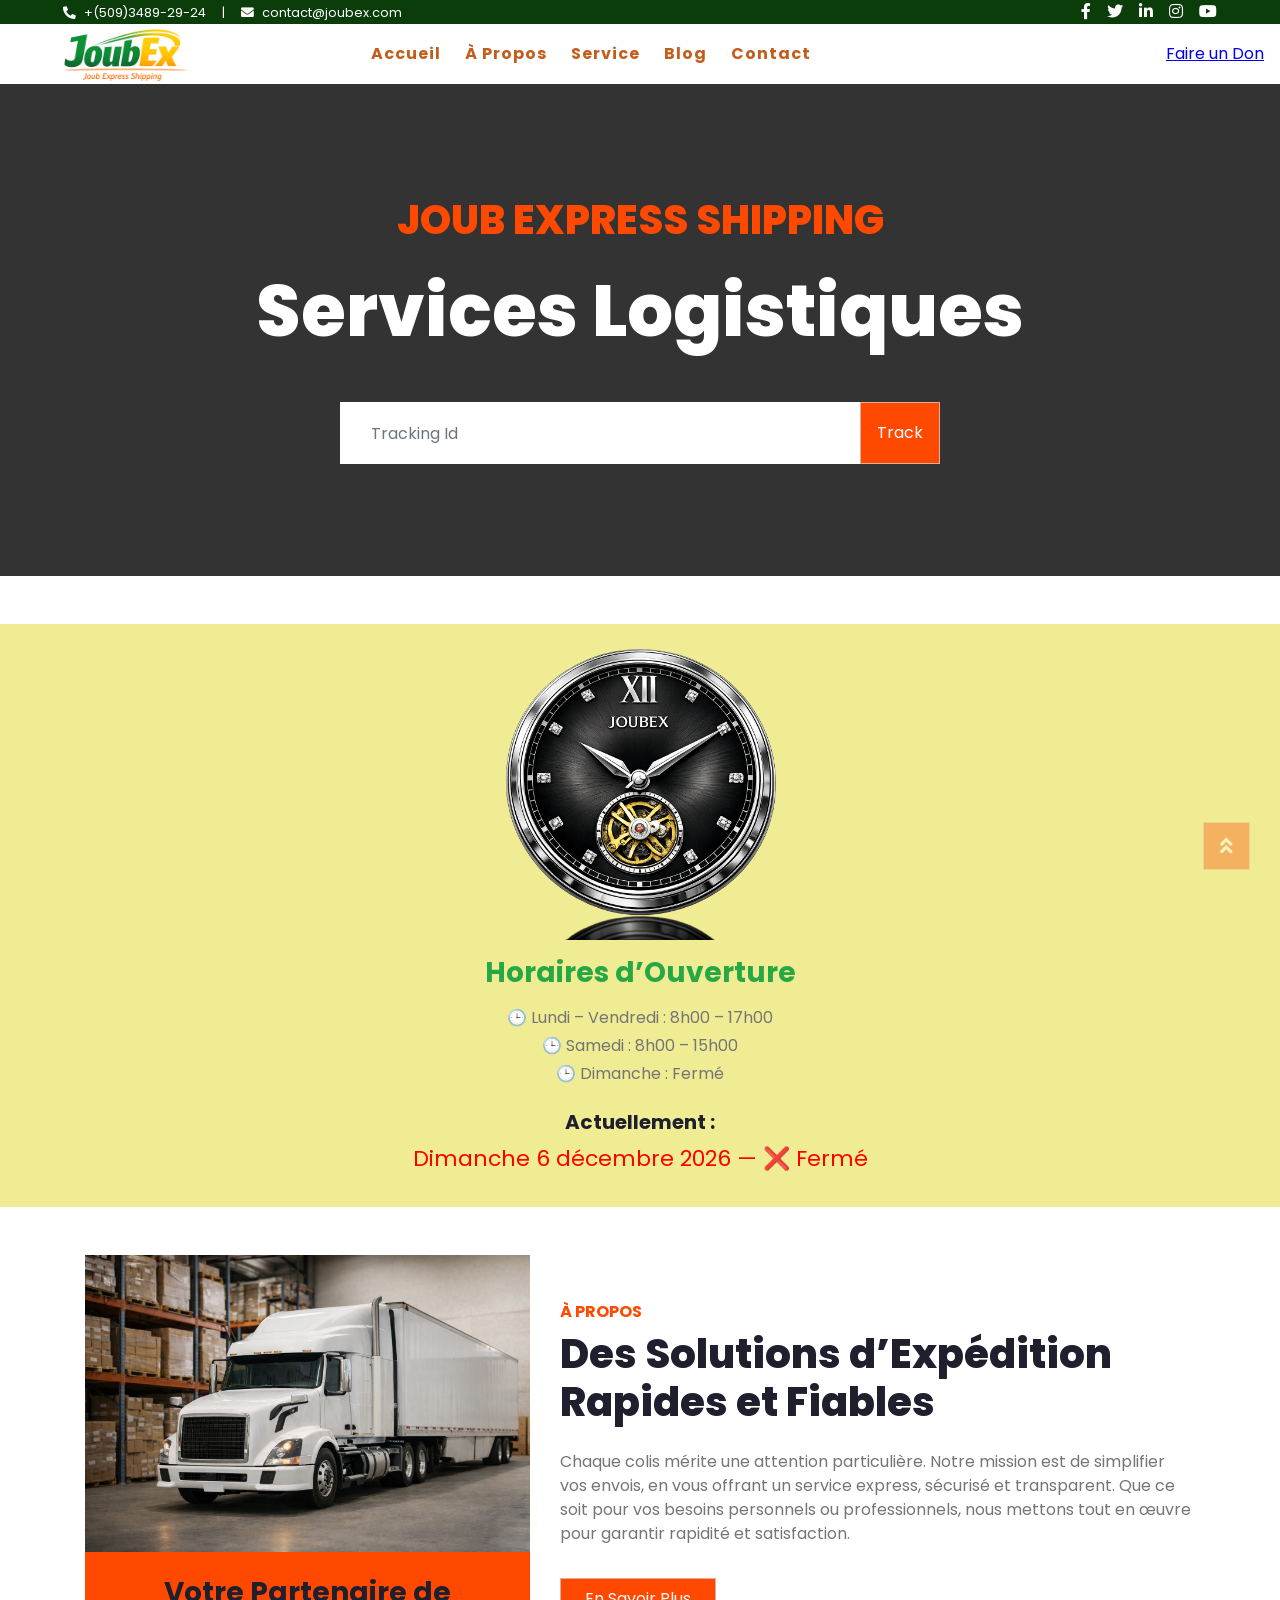
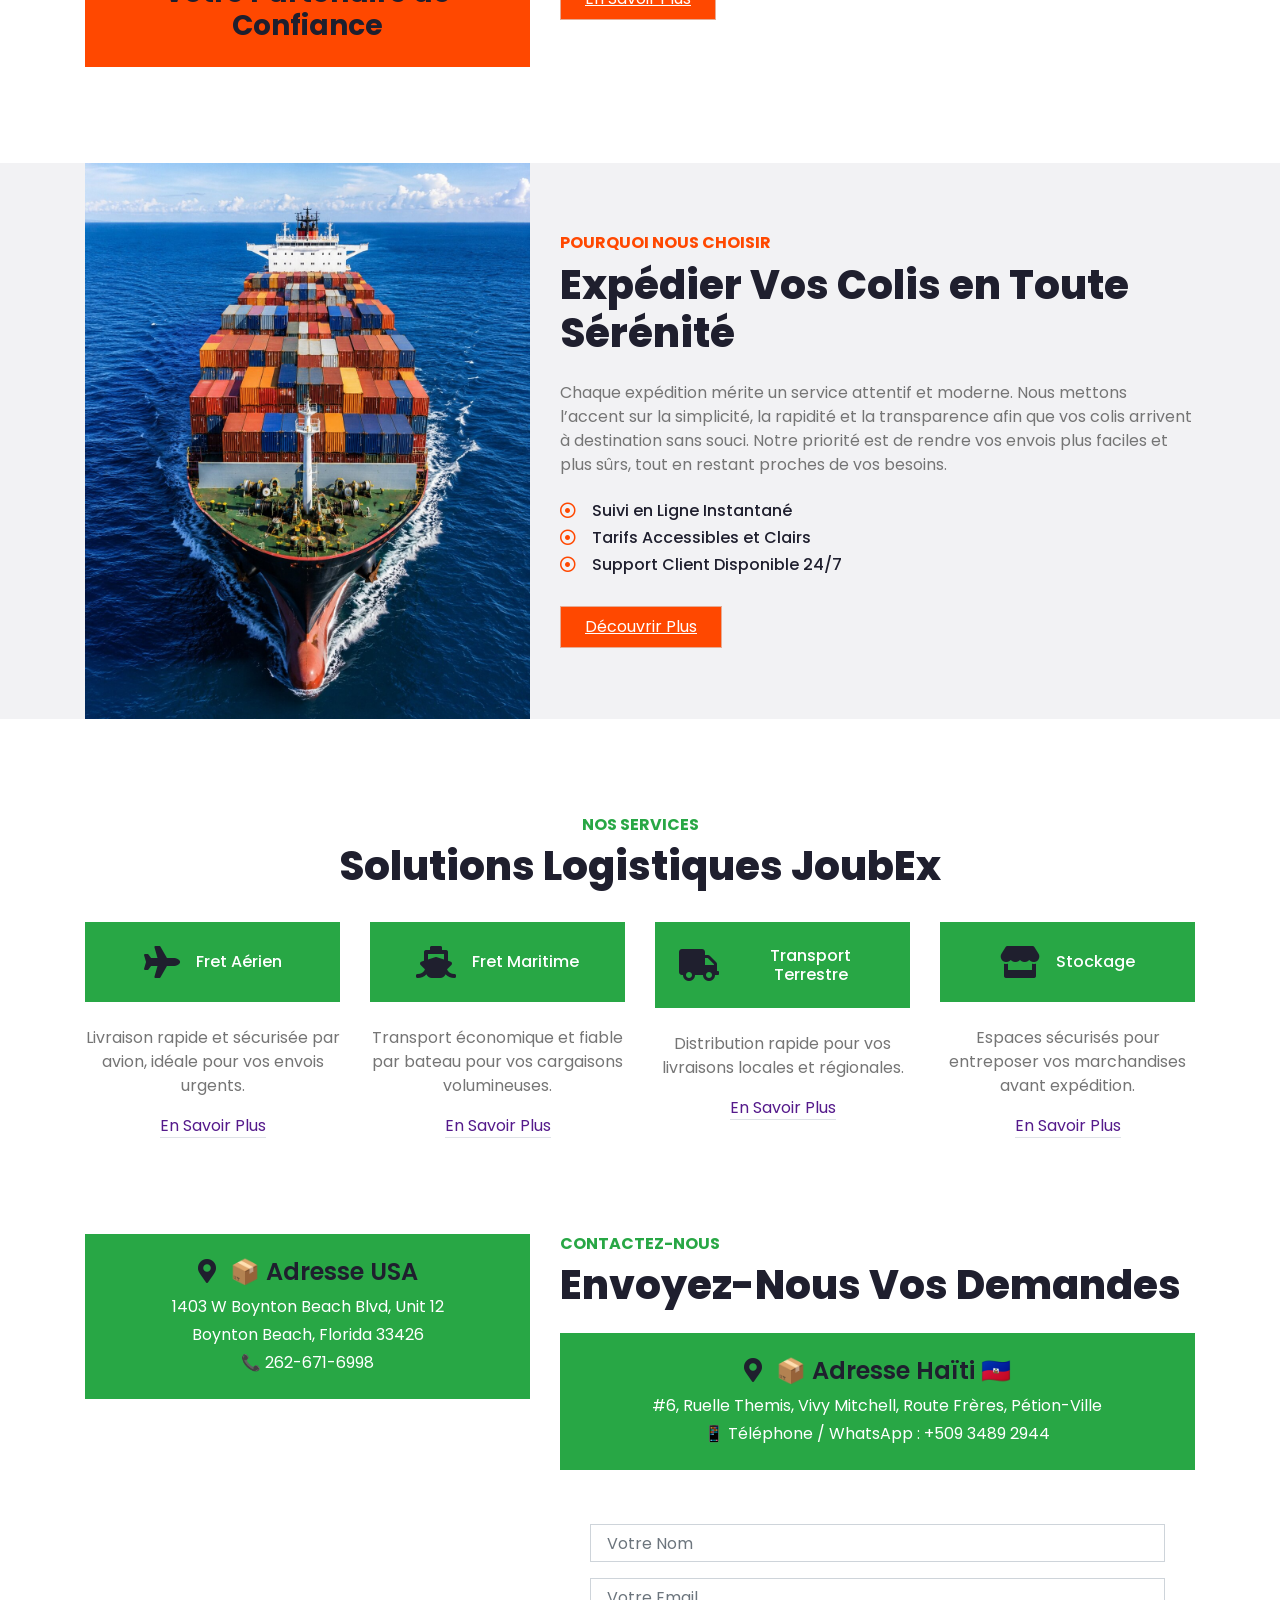
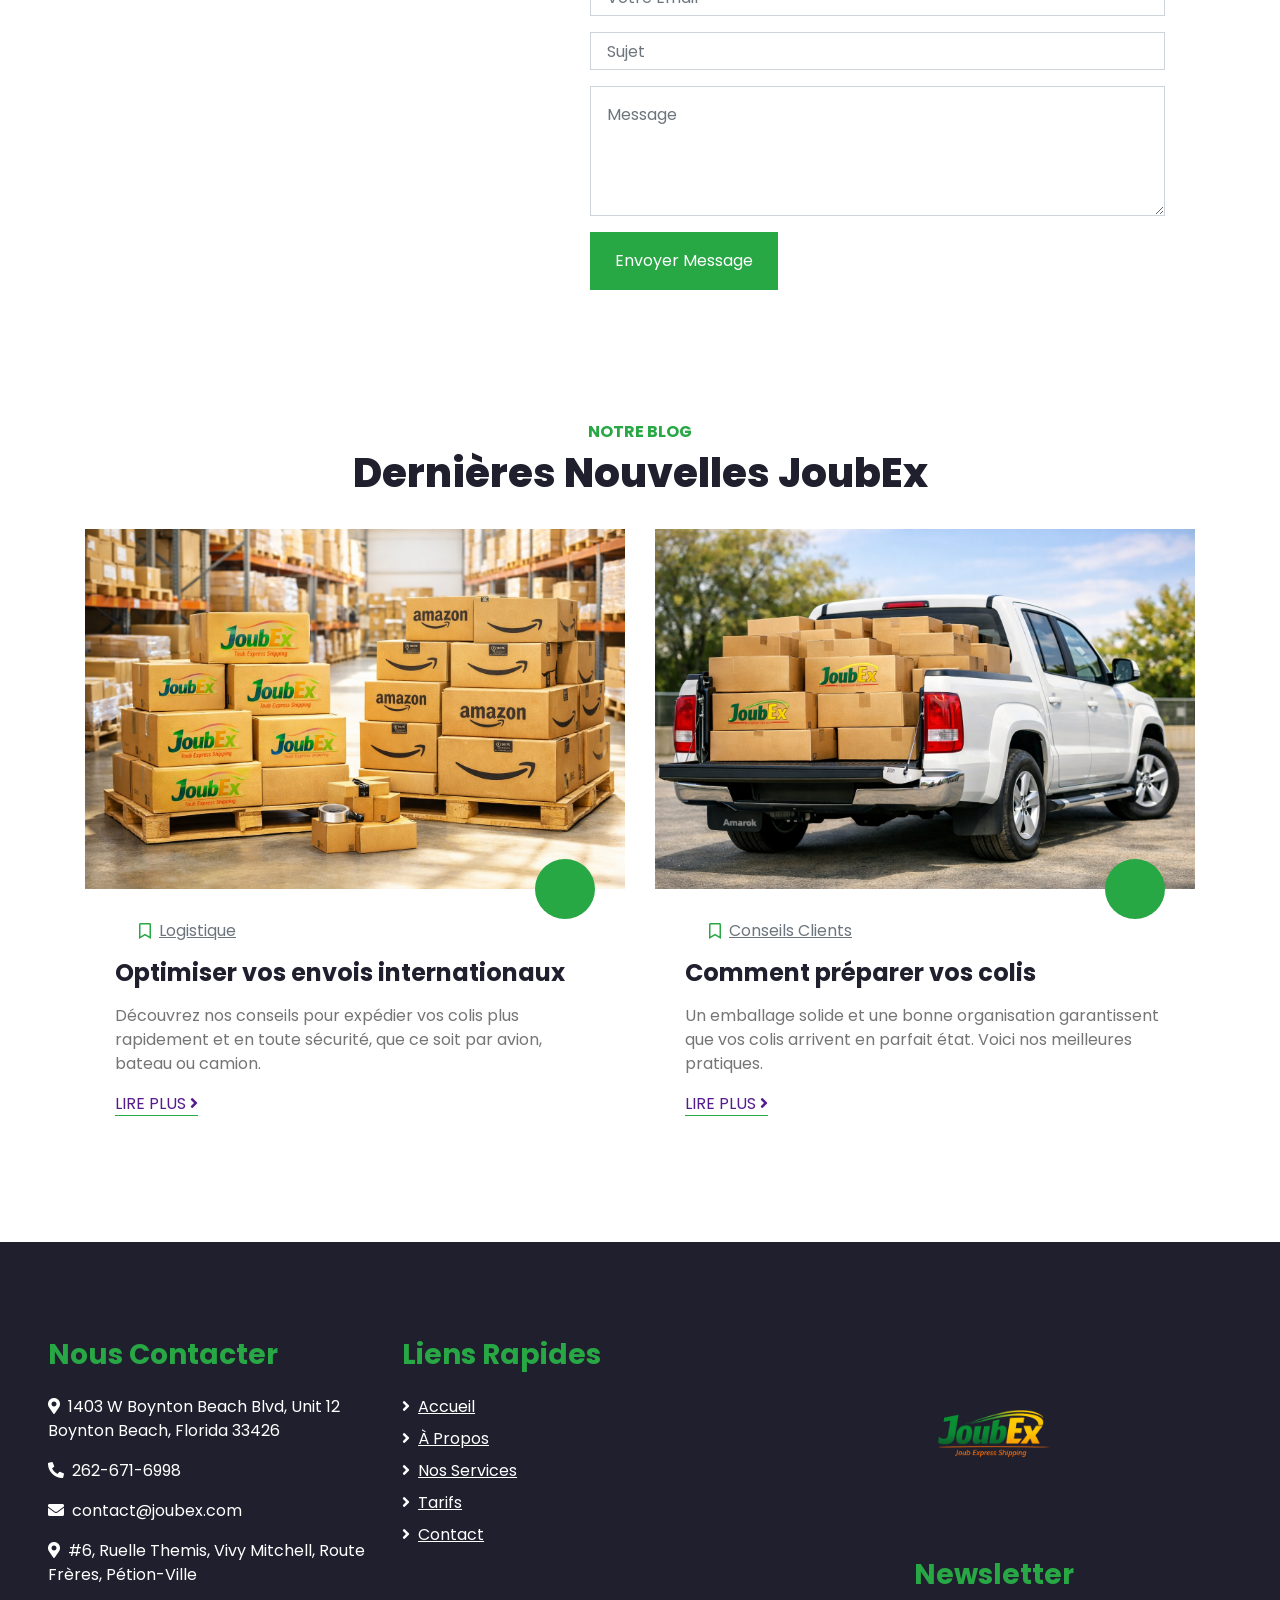
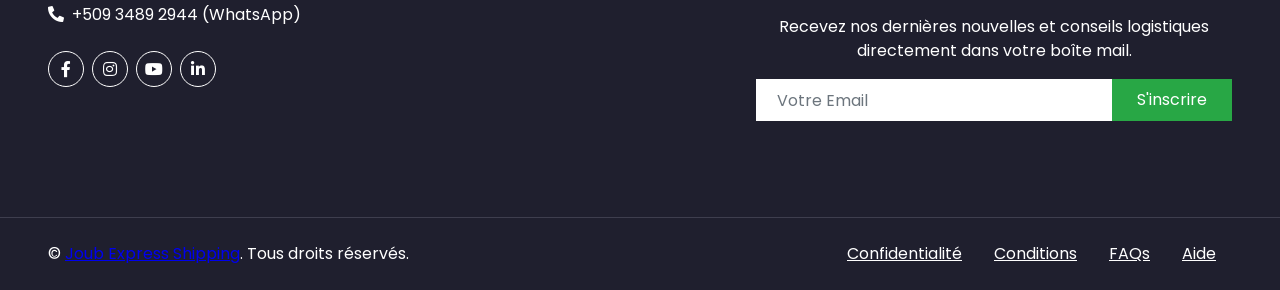
==== index.html @ 60ff749a "first commit" ====
<!DOCTYPE html>
<html lang="en">

<head>
    <meta charset="utf-8">
    <title>JOUBEX</title>
    <meta content="width=device-width, initial-scale=1.0" name="viewport">
    <meta content="JoubEx Shipping, Logistique, Transport" name="keywords">
    <meta content="Solutions logistiques rapides et fiables avec JoubEx" name="description">

    <!-- Favicon JoubEx -->
    
    <!-- Ou ka mete pi gwo si ou vle -->
    <link rel="icon" href="img/download.png">
    <link rel="icon" size="500px">

    <!-- Google Web Fonts -->
    <link rel="preconnect" href="https://fonts.gstatic.com">
    <link href="https://fonts.googleapis.com/css2?family=Poppins:wght@100;200;300;400;500;600;700;800;900&display=swap" rel="stylesheet">

    <!-- Font Awesome -->
    <link href="https://cdnjs.cloudflare.com/ajax/libs/font-awesome/5.10.0/css/all.min.css" rel="stylesheet">

    <!-- Customized Bootstrap Stylesheet -->
    <link href="css/style.css" rel="stylesheet">
</head>




<body>
    <!-- Topbar Start -->
    <div class="container-fluid bg-dark topbar-green">
        <div class="row py px-lg-5">
            <div class="col-lg-6 text-center text-lg-left mb-2 mb-lg-0">
                <div class="d-inline-flex align-items-center text-white">
                    <small><i class="fa fa-phone-alt mr-2"></i>+(509)3489-29-24</small>
                    <small class="px-3">|</small>
                    <small><i class="fa fa-envelope mr-2"></i>contact@joubex.com</small>
                </div>
            </div>
            <div class="col-lg-6 text-center text-lg-right">
                <div class="d-inline-flex align-items-center">
                    <a class="text-white px-2" href="">
                        <i class="fab fa-facebook-f"></i>
                    </a>
                    <a class="text-white px-2" href="">
                        <i class="fab fa-twitter"></i>
                    </a>
                    <a class="text-white px-2" href="">
                        <i class="fab fa-linkedin-in"></i>
                    </a>
                    <a class="text-white px-2" href="">
                        <i class="fab fa-instagram"></i>
                    </a>
                    <a class="text-white pl-2" href="">
                        <i class="fab fa-youtube"></i>
                    </a>
                </div>
            </div>
        </div>
    </div>
    <!-- Topbar End -->


    <!-- Navbar Start -->
    <div class="container-fluid p-0">
        <nav class="navbar navbar-expand-lg bg-light navbar-light px-lg-5 navbar-compact">
            <a href="index.html" class="navbar-brand ml-lg-1 navbar-brand-logo">
                <img src="img/joubex.png" alt="JOUBEX">
            </a>
            <button type="button" class="navbar-toggler" data-toggle="collapse" data-target="#navbarCollapse">
                <span class="navbar-toggler-icon"></span>
            </button>
            <div class="collapse navbar-collapse justify-content-between px-lg-3" id="navbarCollapse">
                <div class="navbar-nav m-auto py-0">
                    <a href="index.html" class="nav-item nav-link active">Accueil</a>
                    <a href="about.html" class="nav-item nav-link">À Propos</a>
                    <a href="service.html" class="nav-item nav-link">Service</a>
                    <a href="blog.html" class="nav-item nav-link">Blog</a>
                    <a href="contact.html" class="nav-item nav-link">Contact</a>
                </div><a href="donate.html">Faire un Don</a>
             </div>
        </nav>
    </div>
    <!-- Navbar End -->


    <!-- Header Start -->
    <div class="jumbotron jumbotron-fluid mb-5">
        <div class="container text-center py-5">
            <h1 class="text-primary mb-4">JOUB EXPRESS SHIPPING</h1>
            <h1 class="text-white display-3 mb-5">Services Logistiques </h1>
            <div class="mx-auto" style="width: 100%; max-width: 600px;">
                <div class="input-group">
                    <input type="text" class="form-control border-light" style="padding: 30px;" placeholder="Tracking Id">
                    <div class="input-group-append">
                        <button class="btn btn-primary px-3">Track</button>
                    </div>
                </div>
            </div>
        </div>
    </div>
    <!-- Header End -->


<!-- Section Horaires en haut -->
<!-- Section Horaires en haut -->
<div class="container-fluid py-3" style="background-color:#efec94;">
  <div class="row">
    <div class="col-12">
      <div class="text-center">
        <!-- Image horloge -->
        <img src="img/horloge.png" alt="Horloge" 
             class="mb-3" 
             style="width:300px; height:auto; margin:0 auto;">
        
        <!-- Horaire -->
        <h5 class="text-success font-weight-bold mb-3" style="font-size:28px;">
          Horaires d’Ouverture
        </h5>
        <p class="mb-1">🕒 Lundi – Vendredi : 8h00 – 17h00</p>
        <p class="mb-1">🕒 Samedi : 8h00 – 15h00</p>
        <p class="mb-0">🕒 Dimanche : Fermé</p>

        <!-- Actuellement -->
        <h5 class="mt-4 font-weight-bold">Actuellement :</h5>
        <p id="currentStatus" style="font-size:22px; font-weight:bold;"></p>
      </div>
    </div>
  </div>
</div>

<script>
  function checkCurrentStatus() {
    const now = new Date();
    const day = now.getDay(); // 0 = Dimanche, 1 = Lundi, ..., 6 = Samedi
    const hour = now.getHours();
    const minute = now.getMinutes();

    // Jou yo an franse
    const jours = ["Dimanche","Lundi","Mardi","Mercredi","Jeudi","Vendredi","Samedi"];
    const jour = jours[day];

    // Dat konplè
    const options = { day: 'numeric', month: 'long', year: 'numeric' };
    const dateStr = now.toLocaleDateString('fr-FR', options);

    let status = "Fermé";

    // Vérification des horaires
    if (day >= 1 && day <= 5) { // Lundi à Vendredi
      if (hour >= 8 && (hour < 17 || (hour === 17 && minute === 0))) {
        status = "✅ Ouvert";
      }
    } else if (day === 6) { // Samedi
      if (hour >= 8 && (hour < 15 || (hour === 15 && minute === 0))) {
        status = "✅ Ouvert";
      }
    } else { // Dimanche
      status = "❌ Fermé";
    }

    const currentStatus = document.getElementById("currentStatus");
    currentStatus.innerText = `${jour} ${dateStr} — ${status}`;
    currentStatus.style.color = status.includes("Ouvert") ? "green" : "red";
  }

  checkCurrentStatus();
  setInterval(checkCurrentStatus, 60000); // rafraîchir chaque minute
</script>







<!-- À Propos Start -->
<div class="container-fluid py-5">
  <div class="container">






    <!-- Section À Propos en bas -->
    <div class="row align-items-center">
      <div class="col-lg-5 pb-4 pb-lg-0">
        <img class="img-fluid w-100" src="img/about.jpg" alt="">
        <div class="bg-primary text-dark text-center p-4">
          <h3 class="m-0">Votre Partenaire de Confiance</h3>
        </div>
      </div>
      <div class="col-lg-7">
        <h6 class="text-primary text-uppercase font-weight-bold">À Propos</h6>
        <h1 class="mb-4">Des Solutions d’Expédition Rapides et Fiables</h1>
        <p class="mb-4">
          Chaque colis mérite une attention particulière. 
          Notre mission est de simplifier vos envois, en vous offrant un service express, sécurisé et transparent. 
          Que ce soit pour vos besoins personnels ou professionnels, nous mettons tout en œuvre pour garantir rapidité et satisfaction.
        </p>
        <a href="" class="btn btn-primary mt-2 py-2 px-4">En Savoir Plus</a>
      </div>
    </div>

  </div>
</div>
<!-- À Propos End -->





<!-- Nos Atouts Start -->
<div class="container-fluid bg-secondary my-5">
    <div class="container">
        <div class="row align-items-center">
            <div class="col-lg-5">
                <img class="img-fluid w-100" src="img/feature.jpg" alt="">
            </div>
            <div class="col-lg-7 py-5 py-lg-0">
                <h6 class="text-primary text-uppercase font-weight-bold">Pourquoi Nous Choisir</h6>
                <h1 class="mb-4">Expédier Vos Colis en Toute Sérénité</h1>
                <p class="mb-4">
                    Chaque expédition mérite un service attentif et moderne. 
                    Nous mettons l’accent sur la simplicité, la rapidité et la transparence afin que vos colis arrivent à destination sans souci. 
                    Notre priorité est de rendre vos envois plus faciles et plus sûrs, tout en restant proches de vos besoins.
                </p>
                <ul class="list-inline">
                    <li><h6><i class="far fa-dot-circle text-primary mr-3"></i>Suivi en Ligne Instantané</h6></li>
                    <li><h6><i class="far fa-dot-circle text-primary mr-3"></i>Tarifs Accessibles et Clairs</h6></li>
                    <li><h6><i class="far fa-dot-circle text-primary mr-3"></i>Support Client Disponible 24/7</h6></li>
                </ul>
                <a href="" class="btn btn-primary mt-3 py-2 px-4">Découvrir Plus</a>
            </div>
        </div>
    </div>
</div>
<!-- Nos Atouts End -->



<!-- Services Start -->
<div class="container-fluid pt-5">
  <div class="container">
    <div class="text-center pb-2">
      <h6 class="text-success text-uppercase font-weight-bold">Nos Services</h6>
      <h1 class="mb-4">Solutions Logistiques JoubEx</h1>
    </div>
    <div class="row">
      
      <!-- Air Freight -->
      <div class="col-lg-3 col-md-6 text-center mb-5">
        <div class="d-flex align-items-center justify-content-center bg-success mb-4 p-4">
          <i class="fa fa-2x fa-plane text-dark pr-3"></i>
          <h6 class="text-white font-weight-medium m-0">Fret Aérien</h6>
        </div>
        <p>Livraison rapide et sécurisée par avion, idéale pour vos envois urgents.</p>
        <a class="border-bottom text-decoration-none" href="">En Savoir Plus</a>
      </div>

      <!-- Ocean Freight -->
      <div class="col-lg-3 col-md-6 text-center mb-5">
        <div class="d-flex align-items-center justify-content-center bg-success mb-4 p-4">
          <i class="fa fa-2x fa-ship text-dark pr-3"></i>
          <h6 class="text-white font-weight-medium m-0">Fret Maritime</h6>
        </div>
        <p>Transport économique et fiable par bateau pour vos cargaisons volumineuses.</p>
        <a class="border-bottom text-decoration-none" href="">En Savoir Plus</a>
      </div>

      <!-- Land Transport -->
      <div class="col-lg-3 col-md-6 text-center mb-5">
        <div class="d-flex align-items-center justify-content-center bg-success mb-4 p-4">
          <i class="fa fa-2x fa-truck text-dark pr-3"></i>
          <h6 class="text-white font-weight-medium m-0">Transport Terrestre</h6>
        </div>
        <p>Distribution rapide pour vos livraisons locales et régionales.</p>
        <a class="border-bottom text-decoration-none" href="">En Savoir Plus</a>
      </div>

      <!-- Cargo Storage -->
      <div class="col-lg-3 col-md-6 text-center mb-5">
        <div class="d-flex align-items-center justify-content-center bg-success mb-4 p-4">
          <i class="fa fa-2x fa-store text-dark pr-3"></i>
          <h6 class="text-white font-weight-medium m-0">Stockage</h6>
        </div>
        <p>Espaces sécurisés pour entreposer vos marchandises avant expédition.</p>
        <a class="border-bottom text-decoration-none" href="">En Savoir Plus</a>
      </div>

    </div>
  </div>
</div>
<!-- Services End -->



<!-- Contact Start -->
<div class="container-fluid py-5">
  <div class="container">
    <div class="row">
      
      <!-- Colonne gauche : Adresse USA + Map -->
      <div class="col-lg-5 pb-4 pb-lg-0">
        <div class="bg-success text-white text-center p-4">
          <h4 class="m-0">
            <i class="fa fa-map-marker-alt mr-2"></i> 📦 Adresse USA
          </h4>
          <p class="mt-2 mb-1">1403 W Boynton Beach Blvd, Unit 12</p>
          <p class="mb-1">Boynton Beach, Florida 33426</p>
          <p class="mb-0">📞 262-671-6998</p>
        </div>
        <!-- Remplacez ce src par le embed Google Maps correct -->
        <iframe 
  src="https://www.google.com/maps/embed?pb=!1m18!1m12!1m3!1d3587.123456789!2d-80.091349!3d26.5282004!2m3!1f0!2f0!3f0!3m2!1i1024!2i768!4f13.1!3m3!1m2!1s0x88d8df5b65e3d0df%3A0x4b9acdc43b89b912!2s1403%20Boynton%20Beach%20Blvd%20Unit%2012%2C%20Boynton%20Beach%2C%20FL%2033426!5e0!3m2!1sfr!2sht!4v1681234567890!5m2!1sfr!2sht" 
  width="100%" height="520" style="border:0;" allowfullscreen="" loading="lazy" 
  referrerpolicy="no-referrer-when-downgrade">
</iframe>

      </div>

      <!-- Colonne droite : Adresse Haïti + Formulaire -->
      <div class="col-lg-7">
        <h6 class="text-success text-uppercase font-weight-bold">Contactez-Nous</h6>
        <h1 class="mb-4">Envoyez-Nous Vos Demandes</h1>

        <div class="bg-success text-white text-center p-4 mb-4">
          <h4 class="m-0">
            <i class="fa fa-map-marker-alt mr-2"></i> 📦 Adresse Haïti 🇭🇹
          </h4>
          <p class="mt-2 mb-1">#6, Ruelle Themis, Vivy Mitchell, Route Frères, Pétion-Ville</p>
          <p class="mb-0">📱 Téléphone / WhatsApp : +509 3489 2944</p>
        </div>

        <!-- Formulaire -->
        <div class="contact-form bg-light" style="padding: 30px;">
         <form id="contactForm" action="https://formspree.io/f/mbdepyda" method="POST">
  <div class="form-group mb-3">
    <input type="text" class="form-control p-3" name="name" placeholder="Votre Nom" required>
  </div>
  <div class="form-group mb-3">
    <input type="email" class="form-control p-3" name="email" placeholder="Votre Email" required>
  </div>
  <div class="form-group mb-3">
    <input type="text" class="form-control p-3" name="subject" placeholder="Sujet" required>
  </div>
  <div class="form-group mb-3">
    <textarea class="form-control p-3" rows="4" name="message" placeholder="Message" required></textarea>
  </div>
  <button class="btn btn-success py-3 px-4" type="submit">Envoyer Message</button>
</form>
        </div>
      </div>

    </div>
  </div>
</div>
<!-- Contact End -->




   <!-- Blog Start -->
<div class="container-fluid pt-5">
  <div class="container">
    <div class="text-center pb-2">
      <h6 class="text-success text-uppercase font-weight-bold">Notre Blog</h6>
      <h1 class="mb-4">Dernières Nouvelles JoubEx</h1>
    </div>
    <div class="row">
      
      <!-- Article 1 -->
      <div class="col-md-6 mb-5">
        <div class="position-relative">
          <img class="img-fluid w-100" src="img/blog-1.jpg" alt="">
          <div class="position-absolute bg-success d-flex flex-column align-items-center justify-content-center rounded-circle"
               style="width: 60px; height: 60px; bottom: -30px; right: 30px;">
            <!-- <h4 class="font-weight-bold mb-n1">12</h4>
            <small class="text-white text-uppercase">Juin</small> -->
          </div>
        </div>
        <div class="bg-light" style="padding: 30px;">
          <div class="d-flex mb-3">
            <!-- <div class="d-flex align-items-center">
              <img class="rounded-circle" style="width: 40px; height: 40px;" src="img/user.jpg" alt="">
              <a class="text-muted ml-2" href="">JoubEx Team</a>
            </div> -->
            <div class="d-flex align-items-center ml-4">
              <i class="far fa-bookmark text-success"></i>
              <a class="text-muted ml-2" href="">Logistique</a>
            </div>
          </div>
          <h4 class="font-weight-bold mb-3">Optimiser vos envois internationaux</h4>
          <p>Découvrez nos conseils pour expédier vos colis plus rapidement et en toute sécurité, que ce soit par avion, bateau ou camion.</p>
          <a class="border-bottom border-success text-uppercase text-decoration-none" href="">Lire Plus <i class="fa fa-angle-right"></i></a>
        </div>
      </div>

      <!-- Article 2 -->
      <div class="col-md-6 mb-5">
        <div class="position-relative">
          <img class="img-fluid w-100" src="img/blog-2.jpg" alt="">
          <div class="position-absolute bg-success d-flex flex-column align-items-center justify-content-center rounded-circle"
               style="width: 60px; height: 60px; bottom: -30px; right: 30px;">
            <!-- <h4 class="font-weight-bold mb-n1">12</h4>
            <small class="text-white text-uppercase">Juin</small> -->
          </div>
        </div>
        <div class="bg-light" style="padding: 30px;">
          <div class="d-flex mb-3">
            <!-- <div class="d-flex align-items-center">
              <img class="rounded-circle" style="width: 40px; height: 40px;" src="img/user.jpg" alt="">
              <a class="text-muted ml-2" href="">JoubEx Team</a>
            </div> -->
            <div class="d-flex align-items-center ml-4">
              <i class="far fa-bookmark text-success"></i>
              <a class="text-muted ml-2" href="">Conseils Clients</a>
            </div>
          </div>
          <h4 class="font-weight-bold mb-3">Comment préparer vos colis</h4>
          <p>Un emballage solide et une bonne organisation garantissent que vos colis arrivent en parfait état. Voici nos meilleures pratiques.</p>
          <a class="border-bottom border-success text-uppercase text-decoration-none" href="">Lire Plus <i class="fa fa-angle-right"></i></a>
        </div>
      </div>

    </div>
  </div>
</div>
<!-- Blog End -->


<!-- Footer Start -->
<div class="container-fluid bg-dark text-white mt-5 py-5 px-sm-3 px-md-5">
  <div class="row pt-5">
    
    <!-- Infos de contact -->
    <div class="col-lg-7 col-md-6">
      <div class="row">
        
        <!-- Get In Touch -->
<div class="col-md-6 mb-5">
  <h3 class="text-success mb-4">Nous Contacter</h3>
  
  <!-- Adresse USA -->
  <p><i class="fa fa-map-marker-alt mr-2"></i>1403 W Boynton Beach Blvd, Unit 12<br>
     Boynton Beach, Florida 33426</p>
  <p><i class="fa fa-phone-alt mr-2"></i>262-671-6998</p>
  <p><i class="fa fa-envelope mr-2"></i>contact@joubex.com</p>
  
  <!-- Adresse Haïti -->
  <p><i class="fa fa-map-marker-alt mr-2"></i>#6, Ruelle Themis, Vivy Mitchell, Route Frères, Pétion-Ville</p>
  <p><i class="fa fa-phone-alt mr-2"></i>+509 3489 2944 (WhatsApp)</p>
  
  <!-- Social Media -->
<div class="d-flex justify-content-start mt-4">
  <!-- Facebook -->
  <a class="btn btn-outline-light btn-social mr-2" href="https://www.facebook.com/joubex">
    <i class="fab fa-facebook-f"></i>
  </a>
  
  <!-- Instagram -->
  <a class="btn btn-outline-light btn-social mr-2" href="https://www.instagram.com/joubex1?igsh=MXU3bWdrYjJiZHRhZA%3D%3D&utm_source=qr" target="_blank">
    <i class="fab fa-instagram"></i>
  </a>
  
  <!-- YouTube -->
  <a class="btn btn-outline-light btn-social mr-2" href="https://youtube.com/@joubexpressshipping?si=JFX0TZjjn_9kTscb" target="_blank">
    <i class="fab fa-youtube"></i>
  </a>
  
  <!-- LinkedIn -->
  <a class="btn btn-outline-light btn-social" href="https://www.linkedin.com/company/joubex" target="_blank">
    <i class="fab fa-linkedin-in"></i>
  </a>
</div>

</div>

        
        <!-- Quick Links -->
        <div class="col-md-6 mb-5">
          <h3 class="text-success mb-4">Liens Rapides</h3>
          <div class="d-flex flex-column justify-content-start">
            <a class="text-white mb-2" href="#"><i class="fa fa-angle-right mr-2"></i>Accueil</a>
            <a class="text-white mb-2" href="#"><i class="fa fa-angle-right mr-2"></i>À Propos</a>
            <a class="text-white mb-2" href="#"><i class="fa fa-angle-right mr-2"></i>Nos Services</a>
            <a class="text-white mb-2" href="#"><i class="fa fa-angle-right mr-2"></i>Tarifs</a>
            <a class="text-white" href="#"><i class="fa fa-angle-right mr-2"></i>Contact</a>
          </div>
        </div>
      </div>
    </div>
    
    <!-- Newsletter + Logo -->
    <div class="col-lg-5 col-md-2 mb-5 text-center">
      <!-- Logo JoubEx -->
      <img src="img/joubex.png" alt="JoubEx Logo" style="width:200px; margin-bottom:20px;">
      
      <h3 class="text-success mb-4">Newsletter</h3>
      <p>Recevez nos dernières nouvelles et conseils logistiques directement dans votre boîte mail.</p>
      <div class="w-100">
        <div class="input-group">
          <input type="text" class="form-control border-light" style="padding: 20px;" placeholder="Votre Email">
          <div class="input-group-append">
            <button class="btn btn-success px-4">S'inscrire</button>
          </div>
        </div>
      </div>
    </div>
    
  </div>
</div>

<!-- Footer Bottom -->
<div class="container-fluid bg-dark text-white border-top py-4 px-sm-3 px-md-5" style="border-color: #3E3E4E !important;">
  <div class="row">
    <div class="col-lg-6 text-center text-md-left mb-3 mb-md-0">
      <p class="m-0 text-white">&copy; <a href="#">Joub Express Shipping</a>. Tous droits réservés.</p>
    </div>
    <div class="col-lg-6 text-center text-md-right">
      <ul class="nav d-inline-flex">
        <li class="nav-item"><a class="nav-link text-white py-0" href="#">Confidentialité</a></li>
        <li class="nav-item"><a class="nav-link text-white py-0" href="#">Conditions</a></li>
        <li class="nav-item"><a class="nav-link text-white py-0" href="#">FAQs</a></li>
        <li class="nav-item"><a class="nav-link text-white py-0" href="#">Aide</a></li>
      </ul>
    </div>
  </div>
</div>
<!-- Footer End -->




    <!-- Back to Top -->
    <a href="#" class="btn btn-lg btn-primary back-to-top"><i class="fa fa-angle-double-up"></i></a>


    <!-- JavaScript Libraries -->
    <script src="https://code.jquery.com/jquery-3.4.1.min.js"></script>
    <script src="https://stackpath.bootstrapcdn.com/bootstrap/4.4.1/js/bootstrap.bundle.min.js"></script>
    <script src="lib/easing/easing.min.js"></script>
    <script src="lib/waypoints/waypoints.min.js"></script>

    <!-- Template Javascript -->
    <script src="js/main.js"></script>
</body>

</html>
---- css/style.css ----
/******* Bootstrap Theming ********/
/*!
 * Bootstrap v4.5.3 (https://getbootstrap.com/)
 * Copyright 2011-2020 The Bootstrap Authors
 * Copyright 2011-2020 Twitter, Inc.
 * Licensed under MIT (https://github.com/twbs/bootstrap/blob/main/LICENSE)
 */
:root {
  --blue: #007bff;
  --indigo: #6610f2;
  --purple: #6f42c1;
  --pink: #e83e8c;
  --red: #dc3545;
  --orange: #fd7e14;
  --yellow: #ffc107;
  --green: #28a745;
  --teal: #20c997;
  --cyan: #17a2b8;
  --white: #fff;
  --gray: #6c757d;
  --gray-dark: #343a40;
  --primary: #FF4800;
  --secondary: #F2F2F4;
  --success: #28a745;
  --info: #17a2b8;
  --warning: #ffc107;
  --danger: #dc3545;
  --light: #FFFFFF;
  --dark: #1F1F2E;
  --breakpoint-xs: 0;
  --breakpoint-sm: 576px;
  --breakpoint-md: 768px;
  --breakpoint-lg: 992px;
  --breakpoint-xl: 1200px;
  --font-family-sans-serif: "Poppins", sans-serif;
  --font-family-monospace: SFMono-Regular, Menlo, Monaco, Consolas, "Liberation Mono", "Courier New", monospace;
}

*,
*::before,
*::after {
  box-sizing: border-box;
}

html {
  font-family: sans-serif;
  line-height: 1.15;
  -webkit-text-size-adjust: 100%;
  -webkit-tap-highlight-color: rgba(0, 0, 0, 0);
}

article, aside, figcaption, figure, footer, header, hgroup, main, nav, section {
  display: block;
}

body {
  margin: 0;
  font-family: "Poppins", sans-serif;
  font-size: 1rem;
  font-weight: 400;
  line-height: 1.5;
  color: #757575;
  text-align: left;
  background-color: #fff;
}

[tabindex="-1"]:focus:not(:focus-visible) {
  outline: 0 !important;
}

hr {
  box-sizing: content-box;
  height: 0;
  overflow: visible;
}

h1, h2, h3, h4, h5, h6 {
  margin-top: 0;
  margin-bottom: 0.5rem;
}

p {
  margin-top: 0;
  margin-bottom: 1rem;
}

abbr[title],
abbr[data-original-title] {
  text-decoration: underline;
  text-decoration: underline dotted;
  cursor: help;
  border-bottom: 0;
  text-decoration-skip-ink: none;
}

address {
  margin-bottom: 1rem;
  font-style: normal;
  line-height: inherit;
}

ol,
ul,
dl {
  margin-top: 0;
  margin-bottom: 1rem;
}

ol ol,
ul ul,
ol ul,
ul ol {
  margin-bottom: 0;
}

dt {
  font-weight: 700;
}

dd {
  margin-bottom: .5rem;
  margin-left: 0;
}

blockquote {
  margin: 0 0 1rem;
}

b,
strong {
  font-weight: bolder;
}

small {
  font-size: 80%;
}

sub,
sup {
  position: relative;
  font-size: 75%;
  line-height: 0;
  vertical-align: baseline;
}

sub {
  bottom: -.25em;
}

sup {
  top: -.5em;
}

/* a {
  color: #FF4800;
  text-decoration: none;
  background-color: transparent;
}

a:hover {
  color: #b33200;
  text-decoration: underline;
} */

a:not([href]):not([class]) {
  color: inherit;
  text-decoration: none;
}

a:not([href]):not([class]):hover {
  color: inherit;
  text-decoration: none;
}

pre,
code,
kbd,
samp {
  font-family: SFMono-Regular, Menlo, Monaco, Consolas, "Liberation Mono", "Courier New", monospace;
  font-size: 1em;
}
.topbar-green a {
    background-color: transparent !important;
    text-decoration: none;
    color: #fff; /* kenbe yo blan nan topbar */
}

.topbar-green a:hover {
    background-color: transparent !important;
    text-decoration: underline;
    color: #ffc107; /* opsyonèl: mete yon ti jòn sou hover */
}

pre {
  margin-top: 0;
  margin-bottom: 1rem;
  overflow: auto;
  -ms-overflow-style: scrollbar;
}

figure {
  margin: 0 0 1rem;
}

img {
  vertical-align: middle;
  border-style: none;
}

svg {
  overflow: hidden;
  vertical-align: middle;
}

table {
  border-collapse: collapse;
}

caption {
  padding-top: 0.75rem;
  padding-bottom: 0.75rem;
  color: #6c757d;
  text-align: left;
  caption-side: bottom;
}

th {
  text-align: inherit;
  text-align: -webkit-match-parent;
}

label {
  display: inline-block;
  margin-bottom: 0.5rem;
}

button {
  border-radius: 0;
}

button:focus {
  outline: 1px dotted;
  outline: 5px auto -webkit-focus-ring-color;
}

input,
button,
select,
optgroup,
textarea {
  margin: 0;
  font-family: inherit;
  font-size: inherit;
  line-height: inherit;
}

button,
input {
  overflow: visible;
}

button,
select {
  text-transform: none;
}

[role="button"] {
  cursor: pointer;
}

select {
  word-wrap: normal;
}

button,
[type="button"],
[type="reset"],
[type="submit"] {
  -webkit-appearance: button;
}

button:not(:disabled),
[type="button"]:not(:disabled),
[type="reset"]:not(:disabled),
[type="submit"]:not(:disabled) {
  cursor: pointer;
}

button::-moz-focus-inner,
[type="button"]::-moz-focus-inner,
[type="reset"]::-moz-focus-inner,
[type="submit"]::-moz-focus-inner {
  padding: 0;
  border-style: none;
}

input[type="radio"],
input[type="checkbox"] {
  box-sizing: border-box;
  padding: 0;
}

textarea {
  overflow: auto;
  resize: vertical;
}

fieldset {
  min-width: 0;
  padding: 0;
  margin: 0;
  border: 0;
}

legend {
  display: block;
  width: 100%;
  max-width: 100%;
  padding: 0;
  margin-bottom: .5rem;
  font-size: 1.5rem;
  line-height: inherit;
  color: inherit;
  white-space: normal;
}

@media (max-width: 1200px) {
  legend {
    font-size: calc(1.275rem + 0.3vw) ;
  }
}

progress {
  vertical-align: baseline;
}

[type="number"]::-webkit-inner-spin-button,
[type="number"]::-webkit-outer-spin-button {
  height: auto;
}

[type="search"] {
  outline-offset: -2px;
  -webkit-appearance: none;
}

[type="search"]::-webkit-search-decoration {
  -webkit-appearance: none;
}

::-webkit-file-upload-button {
  font: inherit;
  -webkit-appearance: button;
}

output {
  display: inline-block;
}

summary {
  display: list-item;
  cursor: pointer;
}

template {
  display: none;
}

[hidden] {
  display: none !important;
}

h1, h2, h3, h4, h5, h6,
.h1, .h2, .h3, .h4, .h5, .h6 {
  margin-bottom: 0.5rem;
  font-weight: 500;
  line-height: 1.2;
  color: #1F1F2E;
}

h1, .h1 {
  font-size: 2.5rem;
}

@media (max-width: 1200px) {
  h1, .h1 {
    font-size: calc(1.375rem + 1.5vw) ;
  }
}

h2, .h2 {
  font-size: 2rem;
}

@media (max-width: 1200px) {
  h2, .h2 {
    font-size: calc(1.325rem + 0.9vw) ;
  }
}

h3, .h3 {
  font-size: 1.75rem;
}

@media (max-width: 1200px) {
  h3, .h3 {
    font-size: calc(1.3rem + 0.6vw) ;
  }
}

h4, .h4 {
  font-size: 1.5rem;
}

@media (max-width: 1200px) {
  h4, .h4 {
    font-size: calc(1.275rem + 0.3vw) ;
  }
}

h5, .h5 {
  font-size: 1.25rem;
}

h6, .h6 {
  font-size: 1rem;
}

.lead {
  font-size: 1.25rem;
  font-weight: 300;
}

.display-1 {
  font-size: 6rem;
  font-weight: 300;
  line-height: 1.2;
}

@media (max-width: 1200px) {
  .display-1 {
    font-size: calc(1.725rem + 5.7vw) ;
  }
}

.display-2 {
  font-size: 5.5rem;
  font-weight: 300;
  line-height: 1.2;
}

@media (max-width: 1200px) {
  .display-2 {
    font-size: calc(1.675rem + 5.1vw) ;
  }
}

.display-3 {
  font-size: 4.5rem;
  font-weight: 300;
  line-height: 1.2;
}

@media (max-width: 1200px) {
  .display-3 {
    font-size: calc(1.575rem + 3.9vw) ;
  }
}

.display-4 {
  font-size: 3.5rem;
  font-weight: 300;
  line-height: 1.2;
}

@media (max-width: 1200px) {
  .display-4 {
    font-size: calc(1.475rem + 2.7vw) ;
  }
}

hr {
  margin-top: 1rem;
  margin-bottom: 1rem;
  border: 0;
  border-top: 1px solid rgba(0, 0, 0, 0.1);
}

small,
.small {
  font-size: 80%;
  font-weight: 400;
}

mark,
.mark {
  padding: 0.2em;
  background-color: #fcf8e3;
}

.list-unstyled {
  padding-left: 0;
  list-style: none;
}

.list-inline {
  padding-left: 0;
  list-style: none;
}

.list-inline-item {
  display: inline-block;
}

.list-inline-item:not(:last-child) {
  margin-right: 0.5rem;
}

.initialism {
  font-size: 90%;
  text-transform: uppercase;
}

.blockquote {
  margin-bottom: 1rem;
  font-size: 1.25rem;
}

.blockquote-footer {
  display: block;
  font-size: 80%;
  color: #6c757d;
}

.blockquote-footer::before {
  content: "\2014\00A0";
}

.img-fluid {
  max-width: 100%;
  height: auto;
}

.img-thumbnail {
  padding: 0.25rem;
  background-color: #fff;
  border: 1px solid #dee2e6;
  max-width: 100%;
  height: auto;
}

.figure {
  display: inline-block;
}

.figure-img {
  margin-bottom: 0.5rem;
  line-height: 1;
}

.figure-caption {
  font-size: 90%;
  color: #6c757d;
}

code {
  font-size: 87.5%;
  color: #e83e8c;
  word-wrap: break-word;
}

a > code {
  color: inherit;
}

kbd {
  padding: 0.2rem 0.4rem;
  font-size: 87.5%;
  color: #fff;
  background-color: #212529;
}

kbd kbd {
  padding: 0;
  font-size: 100%;
  font-weight: 700;
}

pre {
  display: block;
  font-size: 87.5%;
  color: #212529;
}

pre code {
  font-size: inherit;
  color: inherit;
  word-break: normal;
}

.pre-scrollable {
  max-height: 340px;
  overflow-y: scroll;
}

.container,
.container-fluid,
.container-sm,
.container-md,
.container-lg,
.container-xl {
  width: 100%;
  padding-right: 15px;
  padding-left: 15px;
  margin-right: auto;
  margin-left: auto;
}

@media (min-width: 576px) {
  .container, .container-sm {
    max-width: 540px;
  }
}

@media (min-width: 768px) {
  .container, .container-sm, .container-md {
    max-width: 720px;
  }
}

@media (min-width: 992px) {
  .container, .container-sm, .container-md, .container-lg {
    max-width: 960px;
  }
}

@media (min-width: 1200px) {
  .container, .container-sm, .container-md, .container-lg, .container-xl {
    max-width: 1140px;
  }
}

.row {
  display: flex;
  flex-wrap: wrap;
  margin-right: -15px;
  margin-left: -15px;
}

.no-gutters {
  margin-right: 0;
  margin-left: 0;
}

.no-gutters > .col,
.no-gutters > [class*="col-"] {
  padding-right: 0;
  padding-left: 0;
}

.col-1, .col-2, .col-3, .col-4, .col-5, .col-6, .col-7, .col-8, .col-9, .col-10, .col-11, .col-12, .col,
.col-auto, .col-sm-1, .col-sm-2, .col-sm-3, .col-sm-4, .col-sm-5, .col-sm-6, .col-sm-7, .col-sm-8, .col-sm-9, .col-sm-10, .col-sm-11, .col-sm-12, .col-sm,
.col-sm-auto, .col-md-1, .col-md-2, .col-md-3, .col-md-4, .col-md-5, .col-md-6, .col-md-7, .col-md-8, .col-md-9, .col-md-10, .col-md-11, .col-md-12, .col-md,
.col-md-auto, .col-lg-1, .col-lg-2, .col-lg-3, .col-lg-4, .col-lg-5, .col-lg-6, .col-lg-7, .col-lg-8, .col-lg-9, .col-lg-10, .col-lg-11, .col-lg-12, .col-lg,
.col-lg-auto, .col-xl-1, .col-xl-2, .col-xl-3, .col-xl-4, .col-xl-5, .col-xl-6, .col-xl-7, .col-xl-8, .col-xl-9, .col-xl-10, .col-xl-11, .col-xl-12, .col-xl,
.col-xl-auto {
  position: relative;
  width: 100%;
  padding-right: 15px;
  padding-left: 15px;
}

.col {
  flex-basis: 0;
  flex-grow: 1;
  max-width: 100%;
}

.row-cols-1 > * {
  flex: 0 0 100%;
  max-width: 100%;
}

.row-cols-2 > * {
  flex: 0 0 50%;
  max-width: 50%;
}

.row-cols-3 > * {
  flex: 0 0 33.33333%;
  max-width: 33.33333%;
}

.row-cols-4 > * {
  flex: 0 0 25%;
  max-width: 25%;
}

.row-cols-5 > * {
  flex: 0 0 20%;
  max-width: 20%;
}

.row-cols-6 > * {
  flex: 0 0 16.66667%;
  max-width: 16.66667%;
}

.col-auto {
  flex: 0 0 auto;
  width: auto;
  max-width: 100%;
}

.col-1 {
  flex: 0 0 8.33333%;
  max-width: 8.33333%;
}

.col-2 {
  flex: 0 0 16.66667%;
  max-width: 16.66667%;
}

.col-3 {
  flex: 0 0 25%;
  max-width: 25%;
}

.col-4 {
  flex: 0 0 33.33333%;
  max-width: 33.33333%;
}

.col-5 {
  flex: 0 0 41.66667%;
  max-width: 41.66667%;
}

.col-6 {
  flex: 0 0 50%;
  max-width: 50%;
}

.col-7 {
  flex: 0 0 58.33333%;
  max-width: 58.33333%;
}

.col-8 {
  flex: 0 0 66.66667%;
  max-width: 66.66667%;
}

.col-9 {
  flex: 0 0 75%;
  max-width: 75%;
}

.col-10 {
  flex: 0 0 83.33333%;
  max-width: 83.33333%;
}

.col-11 {
  flex: 0 0 91.66667%;
  max-width: 91.66667%;
}

.col-12 {
  flex: 0 0 100%;
  max-width: 100%;
}

.order-first {
  order: -1;
}

.order-last {
  order: 13;
}

.order-0 {
  order: 0;
}

.order-1 {
  order: 1;
}

.order-2 {
  order: 2;
}

.order-3 {
  order: 3;
}

.order-4 {
  order: 4;
}

.order-5 {
  order: 5;
}

.order-6 {
  order: 6;
}

.order-7 {
  order: 7;
}

.order-8 {
  order: 8;
}

.order-9 {
  order: 9;
}

.order-10 {
  order: 10;
}

.order-11 {
  order: 11;
}

.order-12 {
  order: 12;
}

.offset-1 {
  margin-left: 8.33333%;
}

.offset-2 {
  margin-left: 16.66667%;
}

.offset-3 {
  margin-left: 25%;
}

.offset-4 {
  margin-left: 33.33333%;
}

.offset-5 {
  margin-left: 41.66667%;
}

.offset-6 {
  margin-left: 50%;
}

.offset-7 {
  margin-left: 58.33333%;
}

.offset-8 {
  margin-left: 66.66667%;
}

.offset-9 {
  margin-left: 75%;
}

.offset-10 {
  margin-left: 83.33333%;
}

.offset-11 {
  margin-left: 91.66667%;
}

@media (min-width: 576px) {
  .col-sm {
    flex-basis: 0;
    flex-grow: 1;
    max-width: 100%;
  }
  .row-cols-sm-1 > * {
    flex: 0 0 100%;
    max-width: 100%;
  }
  .row-cols-sm-2 > * {
    flex: 0 0 50%;
    max-width: 50%;
  }
  .row-cols-sm-3 > * {
    flex: 0 0 33.33333%;
    max-width: 33.33333%;
  }
  .row-cols-sm-4 > * {
    flex: 0 0 25%;
    max-width: 25%;
  }
  .row-cols-sm-5 > * {
    flex: 0 0 20%;
    max-width: 20%;
  }
  .row-cols-sm-6 > * {
    flex: 0 0 16.66667%;
    max-width: 16.66667%;
  }
  .col-sm-auto {
    flex: 0 0 auto;
    width: auto;
    max-width: 100%;
  }
  .col-sm-1 {
    flex: 0 0 8.33333%;
    max-width: 8.33333%;
  }
  .col-sm-2 {
    flex: 0 0 16.66667%;
    max-width: 16.66667%;
  }
  .col-sm-3 {
    flex: 0 0 25%;
    max-width: 25%;
  }
  .col-sm-4 {
    flex: 0 0 33.33333%;
    max-width: 33.33333%;
  }
  .col-sm-5 {
    flex: 0 0 41.66667%;
    max-width: 41.66667%;
  }
  .col-sm-6 {
    flex: 0 0 50%;
    max-width: 50%;
  }
  .col-sm-7 {
    flex: 0 0 58.33333%;
    max-width: 58.33333%;
  }
  .col-sm-8 {
    flex: 0 0 66.66667%;
    max-width: 66.66667%;
  }
  .col-sm-9 {
    flex: 0 0 75%;
    max-width: 75%;
  }
  .col-sm-10 {
    flex: 0 0 83.33333%;
    max-width: 83.33333%;
  }
  .col-sm-11 {
    flex: 0 0 91.66667%;
    max-width: 91.66667%;
  }
  .col-sm-12 {
    flex: 0 0 100%;
    max-width: 100%;
  }
  .order-sm-first {
    order: -1;
  }
  .order-sm-last {
    order: 13;
  }
  .order-sm-0 {
    order: 0;
  }
  .order-sm-1 {
    order: 1;
  }
  .order-sm-2 {
    order: 2;
  }
  .order-sm-3 {
    order: 3;
  }
  .order-sm-4 {
    order: 4;
  }
  .order-sm-5 {
    order: 5;
  }
  .order-sm-6 {
    order: 6;
  }
  .order-sm-7 {
    order: 7;
  }
  .order-sm-8 {
    order: 8;
  }
  .order-sm-9 {
    order: 9;
  }
  .order-sm-10 {
    order: 10;
  }
  .order-sm-11 {
    order: 11;
  }
  .order-sm-12 {
    order: 12;
  }
  .offset-sm-0 {
    margin-left: 0;
  }
  .offset-sm-1 {
    margin-left: 8.33333%;
  }
  .offset-sm-2 {
    margin-left: 16.66667%;
  }
  .offset-sm-3 {
    margin-left: 25%;
  }
  .offset-sm-4 {
    margin-left: 33.33333%;
  }
  .offset-sm-5 {
    margin-left: 41.66667%;
  }
  .offset-sm-6 {
    margin-left: 50%;
  }
  .offset-sm-7 {
    margin-left: 58.33333%;
  }
  .offset-sm-8 {
    margin-left: 66.66667%;
  }
  .offset-sm-9 {
    margin-left: 75%;
  }
  .offset-sm-10 {
    margin-left: 83.33333%;
  }
  .offset-sm-11 {
    margin-left: 91.66667%;
  }
}

@media (min-width: 768px) {
  .col-md {
    flex-basis: 0;
    flex-grow: 1;
    max-width: 100%;
  }
  .row-cols-md-1 > * {
    flex: 0 0 100%;
    max-width: 100%;
  }
  .row-cols-md-2 > * {
    flex: 0 0 50%;
    max-width: 50%;
  }
  .row-cols-md-3 > * {
    flex: 0 0 33.33333%;
    max-width: 33.33333%;
  }
  .row-cols-md-4 > * {
    flex: 0 0 25%;
    max-width: 25%;
  }
  .row-cols-md-5 > * {
    flex: 0 0 20%;
    max-width: 20%;
  }
  .row-cols-md-6 > * {
    flex: 0 0 16.66667%;
    max-width: 16.66667%;
  }
  .col-md-auto {
    flex: 0 0 auto;
    width: auto;
    max-width: 100%;
  }
  .col-md-1 {
    flex: 0 0 8.33333%;
    max-width: 8.33333%;
  }
  .col-md-2 {
    flex: 0 0 16.66667%;
    max-width: 16.66667%;
  }
  .col-md-3 {
    flex: 0 0 25%;
    max-width: 25%;
  }
  .col-md-4 {
    flex: 0 0 33.33333%;
    max-width: 33.33333%;
  }
  .col-md-5 {
    flex: 0 0 41.66667%;
    max-width: 41.66667%;
  }
  .col-md-6 {
    flex: 0 0 50%;
    max-width: 50%;
  }
  .col-md-7 {
    flex: 0 0 58.33333%;
    max-width: 58.33333%;
  }
  .col-md-8 {
    flex: 0 0 66.66667%;
    max-width: 66.66667%;
  }
  .col-md-9 {
    flex: 0 0 75%;
    max-width: 75%;
  }
  .col-md-10 {
    flex: 0 0 83.33333%;
    max-width: 83.33333%;
  }
  .col-md-11 {
    flex: 0 0 91.66667%;
    max-width: 91.66667%;
  }
  .col-md-12 {
    flex: 0 0 100%;
    max-width: 100%;
  }
  .order-md-first {
    order: -1;
  }
  .order-md-last {
    order: 13;
  }
  .order-md-0 {
    order: 0;
  }
  .order-md-1 {
    order: 1;
  }
  .order-md-2 {
    order: 2;
  }
  .order-md-3 {
    order: 3;
  }
  .order-md-4 {
    order: 4;
  }
  .order-md-5 {
    order: 5;
  }
  .order-md-6 {
    order: 6;
  }
  .order-md-7 {
    order: 7;
  }
  .order-md-8 {
    order: 8;
  }
  .order-md-9 {
    order: 9;
  }
  .order-md-10 {
    order: 10;
  }
  .order-md-11 {
    order: 11;
  }
  .order-md-12 {
    order: 12;
  }
  .offset-md-0 {
    margin-left: 0;
  }
  .offset-md-1 {
    margin-left: 8.33333%;
  }
  .offset-md-2 {
    margin-left: 16.66667%;
  }
  .offset-md-3 {
    margin-left: 25%;
  }
  .offset-md-4 {
    margin-left: 33.33333%;
  }
  .offset-md-5 {
    margin-left: 41.66667%;
  }
  .offset-md-6 {
    margin-left: 50%;
  }
  .offset-md-7 {
    margin-left: 58.33333%;
  }
  .offset-md-8 {
    margin-left: 66.66667%;
  }
  .offset-md-9 {
    margin-left: 75%;
  }
  .offset-md-10 {
    margin-left: 83.33333%;
  }
  .offset-md-11 {
    margin-left: 91.66667%;
  }
}

@media (min-width: 992px) {
  .col-lg {
    flex-basis: 0;
    flex-grow: 1;
    max-width: 100%;
  }
  .row-cols-lg-1 > * {
    flex: 0 0 100%;
    max-width: 100%;
  }
  .row-cols-lg-2 > * {
    flex: 0 0 50%;
    max-width: 50%;
  }
  .row-cols-lg-3 > * {
    flex: 0 0 33.33333%;
    max-width: 33.33333%;
  }
  .row-cols-lg-4 > * {
    flex: 0 0 25%;
    max-width: 25%;
  }
  .row-cols-lg-5 > * {
    flex: 0 0 20%;
    max-width: 20%;
  }
  .row-cols-lg-6 > * {
    flex: 0 0 16.66667%;
    max-width: 16.66667%;
  }
  .col-lg-auto {
    flex: 0 0 auto;
    width: auto;
    max-width: 100%;
  }
  .col-lg-1 {
    flex: 0 0 8.33333%;
    max-width: 8.33333%;
  }
  .col-lg-2 {
    flex: 0 0 16.66667%;
    max-width: 16.66667%;
  }
  .col-lg-3 {
    flex: 0 0 25%;
    max-width: 25%;
  }
  .col-lg-4 {
    flex: 0 0 33.33333%;
    max-width: 33.33333%;
  }
  .col-lg-5 {
    flex: 0 0 41.66667%;
    max-width: 41.66667%;
  }
  .col-lg-6 {
    flex: 0 0 50%;
    max-width: 50%;
  }
  .col-lg-7 {
    flex: 0 0 58.33333%;
    max-width: 58.33333%;
  }
  .col-lg-8 {
    flex: 0 0 66.66667%;
    max-width: 66.66667%;
  }
  .col-lg-9 {
    flex: 0 0 75%;
    max-width: 75%;
  }
  .col-lg-10 {
    flex: 0 0 83.33333%;
    max-width: 83.33333%;
  }
  .col-lg-11 {
    flex: 0 0 91.66667%;
    max-width: 91.66667%;
  }
  .col-lg-12 {
    flex: 0 0 100%;
    max-width: 100%;
  }
  .order-lg-first {
    order: -1;
  }
  .order-lg-last {
    order: 13;
  }
  .order-lg-0 {
    order: 0;
  }
  .order-lg-1 {
    order: 1;
  }
  .order-lg-2 {
    order: 2;
  }
  .order-lg-3 {
    order: 3;
  }
  .order-lg-4 {
    order: 4;
  }
  .order-lg-5 {
    order: 5;
  }
  .order-lg-6 {
    order: 6;
  }
  .order-lg-7 {
    order: 7;
  }
  .order-lg-8 {
    order: 8;
  }
  .order-lg-9 {
    order: 9;
  }
  .order-lg-10 {
    order: 10;
  }
  .order-lg-11 {
    order: 11;
  }
  .order-lg-12 {
    order: 12;
  }
  .offset-lg-0 {
    margin-left: 0;
  }
  .offset-lg-1 {
    margin-left: 8.33333%;
  }
  .offset-lg-2 {
    margin-left: 16.66667%;
  }
  .offset-lg-3 {
    margin-left: 25%;
  }
  .offset-lg-4 {
    margin-left: 33.33333%;
  }
  .offset-lg-5 {
    margin-left: 41.66667%;
  }
  .offset-lg-6 {
    margin-left: 50%;
  }
  .offset-lg-7 {
    margin-left: 58.33333%;
  }
  .offset-lg-8 {
    margin-left: 66.66667%;
  }
  .offset-lg-9 {
    margin-left: 75%;
  }
  .offset-lg-10 {
    margin-left: 83.33333%;
  }
  .offset-lg-11 {
    margin-left: 91.66667%;
  }
}

@media (min-width: 1200px) {
  .col-xl {
    flex-basis: 0;
    flex-grow: 1;
    max-width: 100%;
  }
  .row-cols-xl-1 > * {
    flex: 0 0 100%;
    max-width: 100%;
  }
  .row-cols-xl-2 > * {
    flex: 0 0 50%;
    max-width: 50%;
  }
  .row-cols-xl-3 > * {
    flex: 0 0 33.33333%;
    max-width: 33.33333%;
  }
  .row-cols-xl-4 > * {
    flex: 0 0 25%;
    max-width: 25%;
  }
  .row-cols-xl-5 > * {
    flex: 0 0 20%;
    max-width: 20%;
  }
  .row-cols-xl-6 > * {
    flex: 0 0 16.66667%;
    max-width: 16.66667%;
  }
  .col-xl-auto {
    flex: 0 0 auto;
    width: auto;
    max-width: 100%;
  }
  .col-xl-1 {
    flex: 0 0 8.33333%;
    max-width: 8.33333%;
  }
  .col-xl-2 {
    flex: 0 0 16.66667%;
    max-width: 16.66667%;
  }
  .col-xl-3 {
    flex: 0 0 25%;
    max-width: 25%;
  }
  .col-xl-4 {
    flex: 0 0 33.33333%;
    max-width: 33.33333%;
  }
  .col-xl-5 {
    flex: 0 0 41.66667%;
    max-width: 41.66667%;
  }
  .col-xl-6 {
    flex: 0 0 50%;
    max-width: 50%;
  }
  .col-xl-7 {
    flex: 0 0 58.33333%;
    max-width: 58.33333%;
  }
  .col-xl-8 {
    flex: 0 0 66.66667%;
    max-width: 66.66667%;
  }
  .col-xl-9 {
    flex: 0 0 75%;
    max-width: 75%;
  }
  .col-xl-10 {
    flex: 0 0 83.33333%;
    max-width: 83.33333%;
  }
  .col-xl-11 {
    flex: 0 0 91.66667%;
    max-width: 91.66667%;
  }
  .col-xl-12 {
    flex: 0 0 100%;
    max-width: 100%;
  }
  .order-xl-first {
    order: -1;
  }
  .order-xl-last {
    order: 13;
  }
  .order-xl-0 {
    order: 0;
  }
  .order-xl-1 {
    order: 1;
  }
  .order-xl-2 {
    order: 2;
  }
  .order-xl-3 {
    order: 3;
  }
  .order-xl-4 {
    order: 4;
  }
  .order-xl-5 {
    order: 5;
  }
  .order-xl-6 {
    order: 6;
  }
  .order-xl-7 {
    order: 7;
  }
  .order-xl-8 {
    order: 8;
  }
  .order-xl-9 {
    order: 9;
  }
  .order-xl-10 {
    order: 10;
  }
  .order-xl-11 {
    order: 11;
  }
  .order-xl-12 {
    order: 12;
  }
  .offset-xl-0 {
    margin-left: 0;
  }
  .offset-xl-1 {
    margin-left: 8.33333%;
  }
  .offset-xl-2 {
    margin-left: 16.66667%;
  }
  .offset-xl-3 {
    margin-left: 25%;
  }
  .offset-xl-4 {
    margin-left: 33.33333%;
  }
  .offset-xl-5 {
    margin-left: 41.66667%;
  }
  .offset-xl-6 {
    margin-left: 50%;
  }
  .offset-xl-7 {
    margin-left: 58.33333%;
  }
  .offset-xl-8 {
    margin-left: 66.66667%;
  }
  .offset-xl-9 {
    margin-left: 75%;
  }
  .offset-xl-10 {
    margin-left: 83.33333%;
  }
  .offset-xl-11 {
    margin-left: 91.66667%;
  }
}

.table {
  width: 100%;
  margin-bottom: 1rem;
  color: #757575;
}

.table th,
.table td {
  padding: 0.75rem;
  vertical-align: top;
  border-top: 1px solid #dee2e6;
}

.table thead th {
  vertical-align: bottom;
  border-bottom: 2px solid #dee2e6;
}

.table tbody + tbody {
  border-top: 2px solid #dee2e6;
}

.table-sm th,
.table-sm td {
  padding: 0.3rem;
}

.table-bordered {
  border: 1px solid #dee2e6;
}

.table-bordered th,
.table-bordered td {
  border: 1px solid #dee2e6;
}

.table-bordered thead th,
.table-bordered thead td {
  border-bottom-width: 2px;
}

.table-borderless th,
.table-borderless td,
.table-borderless thead th,
.table-borderless tbody + tbody {
  border: 0;
}

.table-striped tbody tr:nth-of-type(odd) {
  background-color: rgba(0, 0, 0, 0.05);
}

.table-hover tbody tr:hover {
  color: #757575;
  background-color: rgba(0, 0, 0, 0.075);
}

.table-primary,
.table-primary > th,
.table-primary > td {
  background-color: #ffccb8;
}

.table-primary th,
.table-primary td,
.table-primary thead th,
.table-primary tbody + tbody {
  border-color: lightsalmon;
}

.table-hover .table-primary:hover {
  background-color: #ffba9f;
}

.table-hover .table-primary:hover > td,
.table-hover .table-primary:hover > th {
  background-color: #ffba9f;
}

.table-secondary,
.table-secondary > th,
.table-secondary > td {
  background-color: #fbfbfc;
}

.table-secondary th,
.table-secondary td,
.table-secondary thead th,
.table-secondary tbody + tbody {
  border-color: #f8f8f9;
}

.table-hover .table-secondary:hover {
  background-color: #ececf1;
}

.table-hover .table-secondary:hover > td,
.table-hover .table-secondary:hover > th {
  background-color: #ececf1;
}

.table-success,
.table-success > th,
.table-success > td {
  background-color: #c3e6cb;
}

.table-success th,
.table-success td,
.table-success thead th,
.table-success tbody + tbody {
  border-color: #8fd19e;
}

.table-hover .table-success:hover {
  background-color: #b1dfbb;
}

.table-hover .table-success:hover > td,
.table-hover .table-success:hover > th {
  background-color: #b1dfbb;
}

.table-info,
.table-info > th,
.table-info > td {
  background-color: #bee5eb;
}

.table-info th,
.table-info td,
.table-info thead th,
.table-info tbody + tbody {
  border-color: #86cfda;
}

.table-hover .table-info:hover {
  background-color: #abdde5;
}

.table-hover .table-info:hover > td,
.table-hover .table-info:hover > th {
  background-color: #abdde5;
}

.table-warning,
.table-warning > th,
.table-warning > td {
  background-color: #ffeeba;
}

.table-warning th,
.table-warning td,
.table-warning thead th,
.table-warning tbody + tbody {
  border-color: #ffdf7e;
}

.table-hover .table-warning:hover {
  background-color: #ffe8a1;
}

.table-hover .table-warning:hover > td,
.table-hover .table-warning:hover > th {
  background-color: #ffe8a1;
}

.table-danger,
.table-danger > th,
.table-danger > td {
  background-color: #f5c6cb;
}

.table-danger th,
.table-danger td,
.table-danger thead th,
.table-danger tbody + tbody {
  border-color: #ed969e;
}

.table-hover .table-danger:hover {
  background-color: #f1b0b7;
}

.table-hover .table-danger:hover > td,
.table-hover .table-danger:hover > th {
  background-color: #f1b0b7;
}

.table-light,
.table-light > th,
.table-light > td {
  background-color: white;
}

.table-light th,
.table-light td,
.table-light thead th,
.table-light tbody + tbody {
  border-color: white;
}

.table-hover .table-light:hover {
  background-color: #f2f2f2;
}

.table-hover .table-light:hover > td,
.table-hover .table-light:hover > th {
  background-color: #f2f2f2;
}

.table-dark,
.table-dark > th,
.table-dark > td {
  background-color: #c0c0c4;
}

.table-dark th,
.table-dark td,
.table-dark thead th,
.table-dark tbody + tbody {
  border-color: #8b8b92;
}

.table-hover .table-dark:hover {
  background-color: #b3b3b8;
}

.table-hover .table-dark:hover > td,
.table-hover .table-dark:hover > th {
  background-color: #b3b3b8;
}

.table-active,
.table-active > th,
.table-active > td {
  background-color: rgba(0, 0, 0, 0.075);
}

.table-hover .table-active:hover {
  background-color: rgba(0, 0, 0, 0.075);
}

.table-hover .table-active:hover > td,
.table-hover .table-active:hover > th {
  background-color: rgba(0, 0, 0, 0.075);
}

.table .thead-dark th {
  color: #fff;
  background-color: #343a40;
  border-color: #454d55;
}

.table .thead-light th {
  color: #495057;
  background-color: #e9ecef;
  border-color: #dee2e6;
}

.table-dark {
  color: #fff;
  background-color: #343a40;
}

.table-dark th,
.table-dark td,
.table-dark thead th {
  border-color: #454d55;
}

.table-dark.table-bordered {
  border: 0;
}

.table-dark.table-striped tbody tr:nth-of-type(odd) {
  background-color: rgba(255, 255, 255, 0.05);
}

.table-dark.table-hover tbody tr:hover {
  color: #fff;
  background-color: rgba(255, 255, 255, 0.075);
}

@media (max-width: 575.98px) {
  .table-responsive-sm {
    display: block;
    width: 100%;
    overflow-x: auto;
    -webkit-overflow-scrolling: touch;
  }
  .table-responsive-sm > .table-bordered {
    border: 0;
  }
}

@media (max-width: 767.98px) {
  .table-responsive-md {
    display: block;
    width: 100%;
    overflow-x: auto;
    -webkit-overflow-scrolling: touch;
  }
  .table-responsive-md > .table-bordered {
    border: 0;
  }
}

@media (max-width: 991.98px) {
  .table-responsive-lg {
    display: block;
    width: 100%;
    overflow-x: auto;
    -webkit-overflow-scrolling: touch;
  }
  .table-responsive-lg > .table-bordered {
    border: 0;
  }
}

@media (max-width: 1199.98px) {
  .table-responsive-xl {
    display: block;
    width: 100%;
    overflow-x: auto;
    -webkit-overflow-scrolling: touch;
  }
  .table-responsive-xl > .table-bordered {
    border: 0;
  }
}

.table-responsive {
  display: block;
  width: 100%;
  overflow-x: auto;
  -webkit-overflow-scrolling: touch;
}

.table-responsive > .table-bordered {
  border: 0;
}

.form-control {
  display: block;
  width: 100%;
  height: calc(1.5em + 0.75rem + 2px);
  padding: 0.375rem 0.75rem;
  font-size: 1rem;
  font-weight: 400;
  line-height: 1.5;
  color: #495057;
  background-color: #fff;
  background-clip: padding-box;
  border: 1px solid #ced4da;
  border-radius: 0;
  transition: border-color 0.15s ease-in-out, box-shadow 0.15s ease-in-out;
}

@media (prefers-reduced-motion: reduce) {
  .form-control {
    transition: none;
  }
}

.form-control::-ms-expand {
  background-color: transparent;
  border: 0;
}

.form-control:-moz-focusring {
  color: transparent;
  text-shadow: 0 0 0 #495057;
}

.form-control:focus {
  color: #495057;
  background-color: #fff;
  border-color: #ffa480;
  outline: 0;
  box-shadow: 0 0 0 0.2rem rgba(255, 72, 0, 0.25);
}

.form-control::placeholder {
  color: #6c757d;
  opacity: 1;
}

.form-control:disabled, .form-control[readonly] {
  background-color: #e9ecef;
  opacity: 1;
}

input[type="date"].form-control,
input[type="time"].form-control,
input[type="datetime-local"].form-control,
input[type="month"].form-control {
  appearance: none;
}

select.form-control:focus::-ms-value {
  color: #495057;
  background-color: #fff;
}

.form-control-file,
.form-control-range {
  display: block;
  width: 100%;
}

.col-form-label {
  padding-top: calc(0.375rem + 1px);
  padding-bottom: calc(0.375rem + 1px);
  margin-bottom: 0;
  font-size: inherit;
  line-height: 1.5;
}

.col-form-label-lg {
  padding-top: calc(0.5rem + 1px);
  padding-bottom: calc(0.5rem + 1px);
  font-size: 1.25rem;
  line-height: 1.5;
}

.col-form-label-sm {
  padding-top: calc(0.25rem + 1px);
  padding-bottom: calc(0.25rem + 1px);
  font-size: 0.875rem;
  line-height: 1.5;
}

.form-control-plaintext {
  display: block;
  width: 100%;
  padding: 0.375rem 0;
  margin-bottom: 0;
  font-size: 1rem;
  line-height: 1.5;
  color: #757575;
  background-color: transparent;
  border: solid transparent;
  border-width: 1px 0;
}

.form-control-plaintext.form-control-sm, .form-control-plaintext.form-control-lg {
  padding-right: 0;
  padding-left: 0;
}

.form-control-sm {
  height: calc(1.5em + 0.5rem + 2px);
  padding: 0.25rem 0.5rem;
  font-size: 0.875rem;
  line-height: 1.5;
}

.form-control-lg {
  height: calc(1.5em + 1rem + 2px);
  padding: 0.5rem 1rem;
  font-size: 1.25rem;
  line-height: 1.5;
}

select.form-control[size], select.form-control[multiple] {
  height: auto;
}

textarea.form-control {
  height: auto;
}

.form-group {
  margin-bottom: 1rem;
}

.form-text {
  display: block;
  margin-top: 0.25rem;
}

.form-row {
  display: flex;
  flex-wrap: wrap;
  margin-right: -5px;
  margin-left: -5px;
}

.form-row > .col,
.form-row > [class*="col-"] {
  padding-right: 5px;
  padding-left: 5px;
}

.form-check {
  position: relative;
  display: block;
  padding-left: 1.25rem;
}

.form-check-input {
  position: absolute;
  margin-top: 0.3rem;
  margin-left: -1.25rem;
}

.form-check-input[disabled] ~ .form-check-label,
.form-check-input:disabled ~ .form-check-label {
  color: #6c757d;
}

.form-check-label {
  margin-bottom: 0;
}

.form-check-inline {
  display: inline-flex;
  align-items: center;
  padding-left: 0;
  margin-right: 0.75rem;
}

.form-check-inline .form-check-input {
  position: static;
  margin-top: 0;
  margin-right: 0.3125rem;
  margin-left: 0;
}

.valid-feedback {
  display: none;
  width: 100%;
  margin-top: 0.25rem;
  font-size: 80%;
  color: #28a745;
}

.valid-tooltip {
  position: absolute;
  top: 100%;
  left: 0;
  z-index: 5;
  display: none;
  max-width: 100%;
  padding: 0.25rem 0.5rem;
  margin-top: .1rem;
  font-size: 0.875rem;
  line-height: 1.5;
  color: #fff;
  background-color: rgba(40, 167, 69, 0.9);
}

.was-validated :valid ~ .valid-feedback,
.was-validated :valid ~ .valid-tooltip,
.is-valid ~ .valid-feedback,
.is-valid ~ .valid-tooltip {
  display: block;
}

.was-validated .form-control:valid, .form-control.is-valid {
  border-color: #28a745;
  padding-right: calc(1.5em + 0.75rem);
  background-image: url("data:image/svg+xml,%3csvg xmlns='http://www.w3.org/2000/svg' width='8' height='8' viewBox='0 0 8 8'%3e%3cpath fill='%2328a745' d='M2.3 6.73L.6 4.53c-.4-1.04.46-1.4 1.1-.8l1.1 1.4 3.4-3.8c.6-.63 1.6-.27 1.2.7l-4 4.6c-.43.5-.8.4-1.1.1z'/%3e%3c/svg%3e");
  background-repeat: no-repeat;
  background-position: right calc(0.375em + 0.1875rem) center;
  background-size: calc(0.75em + 0.375rem) calc(0.75em + 0.375rem);
}

.was-validated .form-control:valid:focus, .form-control.is-valid:focus {
  border-color: #28a745;
  box-shadow: 0 0 0 0.2rem rgba(40, 167, 69, 0.25);
}

.was-validated textarea.form-control:valid, textarea.form-control.is-valid {
  padding-right: calc(1.5em + 0.75rem);
  background-position: top calc(0.375em + 0.1875rem) right calc(0.375em + 0.1875rem);
}

.was-validated .custom-select:valid, .custom-select.is-valid {
  border-color: #28a745;
  padding-right: calc(0.75em + 2.3125rem);
  background: url("data:image/svg+xml,%3csvg xmlns='http://www.w3.org/2000/svg' width='4' height='5' viewBox='0 0 4 5'%3e%3cpath fill='%23343a40' d='M2 0L0 2h4zm0 5L0 3h4z'/%3e%3c/svg%3e") no-repeat right 0.75rem center/8px 10px, url("data:image/svg+xml,%3csvg xmlns='http://www.w3.org/2000/svg' width='8' height='8' viewBox='0 0 8 8'%3e%3cpath fill='%2328a745' d='M2.3 6.73L.6 4.53c-.4-1.04.46-1.4 1.1-.8l1.1 1.4 3.4-3.8c.6-.63 1.6-.27 1.2.7l-4 4.6c-.43.5-.8.4-1.1.1z'/%3e%3c/svg%3e") #fff no-repeat center right 1.75rem/calc(0.75em + 0.375rem) calc(0.75em + 0.375rem);
}

.was-validated .custom-select:valid:focus, .custom-select.is-valid:focus {
  border-color: #28a745;
  box-shadow: 0 0 0 0.2rem rgba(40, 167, 69, 0.25);
}

.was-validated .form-check-input:valid ~ .form-check-label, .form-check-input.is-valid ~ .form-check-label {
  color: #28a745;
}

.was-validated .form-check-input:valid ~ .valid-feedback,
.was-validated .form-check-input:valid ~ .valid-tooltip, .form-check-input.is-valid ~ .valid-feedback,
.form-check-input.is-valid ~ .valid-tooltip {
  display: block;
}

.was-validated .custom-control-input:valid ~ .custom-control-label, .custom-control-input.is-valid ~ .custom-control-label {
  color: #28a745;
}

.was-validated .custom-control-input:valid ~ .custom-control-label::before, .custom-control-input.is-valid ~ .custom-control-label::before {
  border-color: #28a745;
}

.was-validated .custom-control-input:valid:checked ~ .custom-control-label::before, .custom-control-input.is-valid:checked ~ .custom-control-label::before {
  border-color: #34ce57;
  background-color: #34ce57;
}

.was-validated .custom-control-input:valid:focus ~ .custom-control-label::before, .custom-control-input.is-valid:focus ~ .custom-control-label::before {
  box-shadow: 0 0 0 0.2rem rgba(40, 167, 69, 0.25);
}

.was-validated .custom-control-input:valid:focus:not(:checked) ~ .custom-control-label::before, .custom-control-input.is-valid:focus:not(:checked) ~ .custom-control-label::before {
  border-color: #28a745;
}

.was-validated .custom-file-input:valid ~ .custom-file-label, .custom-file-input.is-valid ~ .custom-file-label {
  border-color: #28a745;
}

.was-validated .custom-file-input:valid:focus ~ .custom-file-label, .custom-file-input.is-valid:focus ~ .custom-file-label {
  border-color: #28a745;
  box-shadow: 0 0 0 0.2rem rgba(40, 167, 69, 0.25);
}

.invalid-feedback {
  display: none;
  width: 100%;
  margin-top: 0.25rem;
  font-size: 80%;
  color: #dc3545;
}

.invalid-tooltip {
  position: absolute;
  top: 100%;
  left: 0;
  z-index: 5;
  display: none;
  max-width: 100%;
  padding: 0.25rem 0.5rem;
  margin-top: .1rem;
  font-size: 0.875rem;
  line-height: 1.5;
  color: #fff;
  background-color: rgba(220, 53, 69, 0.9);
}

.was-validated :invalid ~ .invalid-feedback,
.was-validated :invalid ~ .invalid-tooltip,
.is-invalid ~ .invalid-feedback,
.is-invalid ~ .invalid-tooltip {
  display: block;
}

.was-validated .form-control:invalid, .form-control.is-invalid {
  border-color: #dc3545;
  padding-right: calc(1.5em + 0.75rem);
  background-image: url("data:image/svg+xml,%3csvg xmlns='http://www.w3.org/2000/svg' width='12' height='12' fill='none' stroke='%23dc3545' viewBox='0 0 12 12'%3e%3ccircle cx='6' cy='6' r='4.5'/%3e%3cpath stroke-linejoin='round' d='M5.8 3.6h.4L6 6.5z'/%3e%3ccircle cx='6' cy='8.2' r='.6' fill='%23dc3545' stroke='none'/%3e%3c/svg%3e");
  background-repeat: no-repeat;
  background-position: right calc(0.375em + 0.1875rem) center;
  background-size: calc(0.75em + 0.375rem) calc(0.75em + 0.375rem);
}

.was-validated .form-control:invalid:focus, .form-control.is-invalid:focus {
  border-color: #dc3545;
  box-shadow: 0 0 0 0.2rem rgba(220, 53, 69, 0.25);
}

.was-validated textarea.form-control:invalid, textarea.form-control.is-invalid {
  padding-right: calc(1.5em + 0.75rem);
  background-position: top calc(0.375em + 0.1875rem) right calc(0.375em + 0.1875rem);
}

.was-validated .custom-select:invalid, .custom-select.is-invalid {
  border-color: #dc3545;
  padding-right: calc(0.75em + 2.3125rem);
  background: url("data:image/svg+xml,%3csvg xmlns='http://www.w3.org/2000/svg' width='4' height='5' viewBox='0 0 4 5'%3e%3cpath fill='%23343a40' d='M2 0L0 2h4zm0 5L0 3h4z'/%3e%3c/svg%3e") no-repeat right 0.75rem center/8px 10px, url("data:image/svg+xml,%3csvg xmlns='http://www.w3.org/2000/svg' width='12' height='12' fill='none' stroke='%23dc3545' viewBox='0 0 12 12'%3e%3ccircle cx='6' cy='6' r='4.5'/%3e%3cpath stroke-linejoin='round' d='M5.8 3.6h.4L6 6.5z'/%3e%3ccircle cx='6' cy='8.2' r='.6' fill='%23dc3545' stroke='none'/%3e%3c/svg%3e") #fff no-repeat center right 1.75rem/calc(0.75em + 0.375rem) calc(0.75em + 0.375rem);
}

.was-validated .custom-select:invalid:focus, .custom-select.is-invalid:focus {
  border-color: #dc3545;
  box-shadow: 0 0 0 0.2rem rgba(220, 53, 69, 0.25);
}

.was-validated .form-check-input:invalid ~ .form-check-label, .form-check-input.is-invalid ~ .form-check-label {
  color: #dc3545;
}

.was-validated .form-check-input:invalid ~ .invalid-feedback,
.was-validated .form-check-input:invalid ~ .invalid-tooltip, .form-check-input.is-invalid ~ .invalid-feedback,
.form-check-input.is-invalid ~ .invalid-tooltip {
  display: block;
}

.was-validated .custom-control-input:invalid ~ .custom-control-label, .custom-control-input.is-invalid ~ .custom-control-label {
  color: #dc3545;
}

.was-validated .custom-control-input:invalid ~ .custom-control-label::before, .custom-control-input.is-invalid ~ .custom-control-label::before {
  border-color: #dc3545;
}

.was-validated .custom-control-input:invalid:checked ~ .custom-control-label::before, .custom-control-input.is-invalid:checked ~ .custom-control-label::before {
  border-color: #e4606d;
  background-color: #e4606d;
}

.was-validated .custom-control-input:invalid:focus ~ .custom-control-label::before, .custom-control-input.is-invalid:focus ~ .custom-control-label::before {
  box-shadow: 0 0 0 0.2rem rgba(220, 53, 69, 0.25);
}

.was-validated .custom-control-input:invalid:focus:not(:checked) ~ .custom-control-label::before, .custom-control-input.is-invalid:focus:not(:checked) ~ .custom-control-label::before {
  border-color: #dc3545;
}

.was-validated .custom-file-input:invalid ~ .custom-file-label, .custom-file-input.is-invalid ~ .custom-file-label {
  border-color: #dc3545;
}

.was-validated .custom-file-input:invalid:focus ~ .custom-file-label, .custom-file-input.is-invalid:focus ~ .custom-file-label {
  border-color: #dc3545;
  box-shadow: 0 0 0 0.2rem rgba(220, 53, 69, 0.25);
}

.form-inline {
  display: flex;
  flex-flow: row wrap;
  align-items: center;
}

.form-inline .form-check {
  width: 100%;
}

@media (min-width: 576px) {
  .form-inline label {
    display: flex;
    align-items: center;
    justify-content: center;
    margin-bottom: 0;
  }
  .form-inline .form-group {
    display: flex;
    flex: 0 0 auto;
    flex-flow: row wrap;
    align-items: center;
    margin-bottom: 0;
  }
  .form-inline .form-control {
    display: inline-block;
    width: auto;
    vertical-align: middle;
  }
  .form-inline .form-control-plaintext {
    display: inline-block;
  }
  .form-inline .input-group,
  .form-inline .custom-select {
    width: auto;
  }
  .form-inline .form-check {
    display: flex;
    align-items: center;
    justify-content: center;
    width: auto;
    padding-left: 0;
  }
  .form-inline .form-check-input {
    position: relative;
    flex-shrink: 0;
    margin-top: 0;
    margin-right: 0.25rem;
    margin-left: 0;
  }
  .form-inline .custom-control {
    align-items: center;
    justify-content: center;
  }
  .form-inline .custom-control-label {
    margin-bottom: 0;
  }
}

.btn {
  display: inline-block;
  font-weight: 400;
  color: #757575;
  text-align: center;
  vertical-align: middle;
  user-select: none;
  background-color: transparent;
  border: 1px solid transparent;
  padding: 0.375rem 0.75rem;
  font-size: 1rem;
  line-height: 1.5;
  border-radius: 0;
  transition: color 0.15s ease-in-out, background-color 0.15s ease-in-out, border-color 0.15s ease-in-out, box-shadow 0.15s ease-in-out;
}

@media (prefers-reduced-motion: reduce) {
  .btn {
    transition: none;
  }
}

.btn:hover {
  color: #757575;
  text-decoration: none;
}

.btn:focus, .btn.focus {
  outline: 0;
  box-shadow: 0 0 0 0.2rem rgba(255, 72, 0, 0.25);
}

.btn.disabled, .btn:disabled {
  opacity: 0.65;
}

.btn:not(:disabled):not(.disabled) {
  cursor: pointer;
}

a.btn.disabled,
fieldset:disabled a.btn {
  pointer-events: none;
}

.btn-primary {
  color: #fff;
  background-color: #FF4800;
  border-color: #e6ac95;
}

.btn-primary:hover {
  color: #fff;
  background-color: #d93d00;
  border-color: #cc3a00;
}

.btn-primary:focus, .btn-primary.focus {
  color: #fff;
  background-color: #d93d00;
  border-color: #cc3a00;
  box-shadow: 0 0 0 0.2rem rgba(255, 99, 38, 0.5);
}

.btn-primary.disabled, .btn-primary:disabled {
  color: #fff;
  background-color: #FF4800;
  border-color: #FF4800;
}

.topbar-green a {
    background-color: transparent !important; /* retire background orange */
    text-decoration: none; /* pa mete souliye pa default */
}

.topbar-green a:hover {
    background-color: transparent !important; /* asire pa gen background sou hover */
    text-decoration: underline; /* mete souliye sèlman sou hover */
}


.btn-primary:not(:disabled):not(.disabled):active, .btn-primary:not(:disabled):not(.disabled).active,
.show > .btn-primary.dropdown-toggle {
  color: #fff;
  background-color: #cc3a00;
  border-color: #bf3600;
}

.btn-primary:not(:disabled):not(.disabled):active:focus, .btn-primary:not(:disabled):not(.disabled).active:focus,
.show > .btn-primary.dropdown-toggle:focus {
  box-shadow: 0 0 0 0.2rem rgba(255, 99, 38, 0.5);
}

.btn-secondary {
  color: #212529;
  background-color: #F2F2F4;
  border-color: #F2F2F4;
}

.btn-secondary:hover {
  color: #212529;
  background-color: #dddde2;
  border-color: #d6d6dd;
}

.btn-secondary:focus, .btn-secondary.focus {
  color: #212529;
  background-color: #dddde2;
  border-color: #d6d6dd;
  box-shadow: 0 0 0 0.2rem rgba(211, 211, 214, 0.5);
}

.btn-secondary.disabled, .btn-secondary:disabled {
  color: #212529;
  background-color: #F2F2F4;
  border-color: #F2F2F4;
}

.btn-secondary:not(:disabled):not(.disabled):active, .btn-secondary:not(:disabled):not(.disabled).active,
.show > .btn-secondary.dropdown-toggle {
  color: #212529;
  background-color: #d6d6dd;
  border-color: #cfcfd7;
}

.btn-secondary:not(:disabled):not(.disabled):active:focus, .btn-secondary:not(:disabled):not(.disabled).active:focus,
.show > .btn-secondary.dropdown-toggle:focus {
  box-shadow: 0 0 0 0.2rem rgba(211, 211, 214, 0.5);
}

.btn-success {
  color: #fff;
  background-color: #28a745;
  border-color: #28a745;
}

.btn-success:hover {
  color: #fff;
  background-color: #218838;
  border-color: #1e7e34;
}

.btn-success:focus, .btn-success.focus {
  color: #fff;
  background-color: #218838;
  border-color: #1e7e34;
  box-shadow: 0 0 0 0.2rem rgba(72, 180, 97, 0.5);
}

.btn-success.disabled, .btn-success:disabled {
  color: #fff;
  background-color: #28a745;
  border-color: #28a745;
}

.btn-success:not(:disabled):not(.disabled):active, .btn-success:not(:disabled):not(.disabled).active,
.show > .btn-success.dropdown-toggle {
  color: #fff;
  background-color: #1e7e34;
  border-color: #1c7430;
}

.btn-success:not(:disabled):not(.disabled):active:focus, .btn-success:not(:disabled):not(.disabled).active:focus,
.show > .btn-success.dropdown-toggle:focus {
  box-shadow: 0 0 0 0.2rem rgba(72, 180, 97, 0.5);
}

.btn-info {
  color: #fff;
  background-color: #17a2b8;
  border-color: #17a2b8;
}

.btn-info:hover {
  color: #fff;
  background-color: #138496;
  border-color: #117a8b;
}

.btn-info:focus, .btn-info.focus {
  color: #fff;
  background-color: #138496;
  border-color: #117a8b;
  box-shadow: 0 0 0 0.2rem rgba(58, 176, 195, 0.5);
}

.btn-info.disabled, .btn-info:disabled {
  color: #fff;
  background-color: #17a2b8;
  border-color: #17a2b8;
}

.btn-info:not(:disabled):not(.disabled):active, .btn-info:not(:disabled):not(.disabled).active,
.show > .btn-info.dropdown-toggle {
  color: #fff;
  background-color: #117a8b;
  border-color: #10707f;
}

.btn-info:not(:disabled):not(.disabled):active:focus, .btn-info:not(:disabled):not(.disabled).active:focus,
.show > .btn-info.dropdown-toggle:focus {
  box-shadow: 0 0 0 0.2rem rgba(58, 176, 195, 0.5);
}

.btn-warning {
  color: #212529;
  background-color: #ffc107;
  border-color: #ffc107;
}

.btn-warning:hover {
  color: #212529;
  background-color: #e0a800;
  border-color: #d39e00;
}

.btn-warning:focus, .btn-warning.focus {
  color: #212529;
  background-color: #e0a800;
  border-color: #d39e00;
  box-shadow: 0 0 0 0.2rem rgba(222, 170, 12, 0.5);
}

.btn-warning.disabled, .btn-warning:disabled {
  color: #212529;
  background-color: #ffc107;
  border-color: #ffc107;
}

.btn-warning:not(:disabled):not(.disabled):active, .btn-warning:not(:disabled):not(.disabled).active,
.show > .btn-warning.dropdown-toggle {
  color: #212529;
  background-color: #d39e00;
  border-color: #c69500;
}

.btn-warning:not(:disabled):not(.disabled):active:focus, .btn-warning:not(:disabled):not(.disabled).active:focus,
.show > .btn-warning.dropdown-toggle:focus {
  box-shadow: 0 0 0 0.2rem rgba(222, 170, 12, 0.5);
}

.btn-danger {
  color: #fff;
  background-color: #dc3545;
  border-color: #dc3545;
}

.btn-danger:hover {
  color: #fff;
  background-color: #c82333;
  border-color: #bd2130;
}

.btn-danger:focus, .btn-danger.focus {
  color: #fff;
  background-color: #c82333;
  border-color: #bd2130;
  box-shadow: 0 0 0 0.2rem rgba(225, 83, 97, 0.5);
}

.btn-danger.disabled, .btn-danger:disabled {
  color: #fff;
  background-color: #dc3545;
  border-color: #dc3545;
}

.btn-danger:not(:disabled):not(.disabled):active, .btn-danger:not(:disabled):not(.disabled).active,
.show > .btn-danger.dropdown-toggle {
  color: #fff;
  background-color: #bd2130;
  border-color: #b21f2d;
}

.btn-danger:not(:disabled):not(.disabled):active:focus, .btn-danger:not(:disabled):not(.disabled).active:focus,
.show > .btn-danger.dropdown-toggle:focus {
  box-shadow: 0 0 0 0.2rem rgba(225, 83, 97, 0.5);
}

.btn-light {
  color: #212529;
  background-color: #FFFFFF;
  border-color: #FFFFFF;
}

.btn-light:hover {
  color: #212529;
  background-color: #ececec;
  border-color: #e6e6e6;
}

.btn-light:focus, .btn-light.focus {
  color: #212529;
  background-color: #ececec;
  border-color: #e6e6e6;
  box-shadow: 0 0 0 0.2rem rgba(222, 222, 223, 0.5);
}

.btn-light.disabled, .btn-light:disabled {
  color: #212529;
  background-color: #FFFFFF;
  border-color: #FFFFFF;
}

.btn-light:not(:disabled):not(.disabled):active, .btn-light:not(:disabled):not(.disabled).active,
.show > .btn-light.dropdown-toggle {
  color: #212529;
  background-color: #e6e6e6;
  border-color: #dfdfdf;
}

.btn-light:not(:disabled):not(.disabled):active:focus, .btn-light:not(:disabled):not(.disabled).active:focus,
.show > .btn-light.dropdown-toggle:focus {
  box-shadow: 0 0 0 0.2rem rgba(222, 222, 223, 0.5);
}

.btn-dark {
  color: #fff;
  background-color: #1F1F2E;
  border-color: #1F1F2E;
}

.btn-dark:hover {
  color: #fff;
  background-color: #101017;
  border-color: #0a0a10;
}

.btn-dark:focus, .btn-dark.focus {
  color: #fff;
  background-color: #101017;
  border-color: #0a0a10;
  box-shadow: 0 0 0 0.2rem rgba(65, 65, 77, 0.5);
}

.btn-dark.disabled, .btn-dark:disabled {
  color: #fff;
  background-color: #1F1F2E;
  border-color: #1F1F2E;
}

.btn-dark:not(:disabled):not(.disabled):active, .btn-dark:not(:disabled):not(.disabled).active,
.show > .btn-dark.dropdown-toggle {
  color: #fff;
  background-color: #0a0a10;
  border-color: #050508;
}

.btn-dark:not(:disabled):not(.disabled):active:focus, .btn-dark:not(:disabled):not(.disabled).active:focus,
.show > .btn-dark.dropdown-toggle:focus {
  box-shadow: 0 0 0 0.2rem rgba(65, 65, 77, 0.5);
}

.btn-outline-primary {
  color: #FF4800;
  border-color: #FF4800;
}

.btn-outline-primary:hover {
  color: #fff;
  background-color: #FF4800;
  border-color: #FF4800;
}

.btn-outline-primary:focus, .btn-outline-primary.focus {
  box-shadow: 0 0 0 0.2rem rgba(255, 72, 0, 0.5);
}

.btn-outline-primary.disabled, .btn-outline-primary:disabled {
  color: #FF4800;
  background-color: transparent;
}

.btn-outline-primary:not(:disabled):not(.disabled):active, .btn-outline-primary:not(:disabled):not(.disabled).active,
.show > .btn-outline-primary.dropdown-toggle {
  color: #fff;
  background-color: #FF4800;
  border-color: #FF4800;
}

.btn-outline-primary:not(:disabled):not(.disabled):active:focus, .btn-outline-primary:not(:disabled):not(.disabled).active:focus,
.show > .btn-outline-primary.dropdown-toggle:focus {
  box-shadow: 0 0 0 0.2rem rgba(255, 72, 0, 0.5);
}

.btn-outline-secondary {
  color: #F2F2F4;
  border-color: #F2F2F4;
}

.btn-outline-secondary:hover {
  color: #212529;
  background-color: #F2F2F4;
  border-color: #F2F2F4;
}

.btn-outline-secondary:focus, .btn-outline-secondary.focus {
  box-shadow: 0 0 0 0.2rem rgba(242, 242, 244, 0.5);
}

.btn-outline-secondary.disabled, .btn-outline-secondary:disabled {
  color: #F2F2F4;
  background-color: transparent;
}

.btn-outline-secondary:not(:disabled):not(.disabled):active, .btn-outline-secondary:not(:disabled):not(.disabled).active,
.show > .btn-outline-secondary.dropdown-toggle {
  color: #212529;
  background-color: #F2F2F4;
  border-color: #F2F2F4;
}

.btn-outline-secondary:not(:disabled):not(.disabled):active:focus, .btn-outline-secondary:not(:disabled):not(.disabled).active:focus,
.show > .btn-outline-secondary.dropdown-toggle:focus {
  box-shadow: 0 0 0 0.2rem rgba(242, 242, 244, 0.5);
}

.btn-outline-success {
  color: #28a745;
  border-color: #28a745;
}

.btn-outline-success:hover {
  color: #fff;
  background-color: #28a745;
  border-color: #28a745;
}

.btn-outline-success:focus, .btn-outline-success.focus {
  box-shadow: 0 0 0 0.2rem rgba(40, 167, 69, 0.5);
}

.btn-outline-success.disabled, .btn-outline-success:disabled {
  color: #28a745;
  background-color: transparent;
}

.btn-outline-success:not(:disabled):not(.disabled):active, .btn-outline-success:not(:disabled):not(.disabled).active,
.show > .btn-outline-success.dropdown-toggle {
  color: #fff;
  background-color: #28a745;
  border-color: #28a745;
}

.btn-outline-success:not(:disabled):not(.disabled):active:focus, .btn-outline-success:not(:disabled):not(.disabled).active:focus,
.show > .btn-outline-success.dropdown-toggle:focus {
  box-shadow: 0 0 0 0.2rem rgba(40, 167, 69, 0.5);
}

.btn-outline-info {
  color: #17a2b8;
  border-color: #17a2b8;
}

.btn-outline-info:hover {
  color: #fff;
  background-color: #17a2b8;
  border-color: #17a2b8;
}

.btn-outline-info:focus, .btn-outline-info.focus {
  box-shadow: 0 0 0 0.2rem rgba(23, 162, 184, 0.5);
}

.btn-outline-info.disabled, .btn-outline-info:disabled {
  color: #17a2b8;
  background-color: transparent;
}

.btn-outline-info:not(:disabled):not(.disabled):active, .btn-outline-info:not(:disabled):not(.disabled).active,
.show > .btn-outline-info.dropdown-toggle {
  color: #fff;
  background-color: #17a2b8;
  border-color: #17a2b8;
}

.btn-outline-info:not(:disabled):not(.disabled):active:focus, .btn-outline-info:not(:disabled):not(.disabled).active:focus,
.show > .btn-outline-info.dropdown-toggle:focus {
  box-shadow: 0 0 0 0.2rem rgba(23, 162, 184, 0.5);
}

.btn-outline-warning {
  color: #ffc107;
  border-color: #ffc107;
}

.btn-outline-warning:hover {
  color: #212529;
  background-color: #ffc107;
  border-color: #ffc107;
}

.btn-outline-warning:focus, .btn-outline-warning.focus {
  box-shadow: 0 0 0 0.2rem rgba(255, 193, 7, 0.5);
}

.btn-outline-warning.disabled, .btn-outline-warning:disabled {
  color: #ffc107;
  background-color: transparent;
}

.btn-outline-warning:not(:disabled):not(.disabled):active, .btn-outline-warning:not(:disabled):not(.disabled).active,
.show > .btn-outline-warning.dropdown-toggle {
  color: #212529;
  background-color: #ffc107;
  border-color: #ffc107;
}

.btn-outline-warning:not(:disabled):not(.disabled):active:focus, .btn-outline-warning:not(:disabled):not(.disabled).active:focus,
.show > .btn-outline-warning.dropdown-toggle:focus {
  box-shadow: 0 0 0 0.2rem rgba(255, 193, 7, 0.5);
}

.btn-outline-danger {
  color: #dc3545;
  border-color: #dc3545;
}

.btn-outline-danger:hover {
  color: #fff;
  background-color: #dc3545;
  border-color: #dc3545;
}

.btn-outline-danger:focus, .btn-outline-danger.focus {
  box-shadow: 0 0 0 0.2rem rgba(220, 53, 69, 0.5);
}

.btn-outline-danger.disabled, .btn-outline-danger:disabled {
  color: #dc3545;
  background-color: transparent;
}

.btn-outline-danger:not(:disabled):not(.disabled):active, .btn-outline-danger:not(:disabled):not(.disabled).active,
.show > .btn-outline-danger.dropdown-toggle {
  color: #fff;
  background-color: #dc3545;
  border-color: #dc3545;
}

.btn-outline-danger:not(:disabled):not(.disabled):active:focus, .btn-outline-danger:not(:disabled):not(.disabled).active:focus,
.show > .btn-outline-danger.dropdown-toggle:focus {
  box-shadow: 0 0 0 0.2rem rgba(220, 53, 69, 0.5);
}

.btn-outline-light {
  color: #FFFFFF;
  border-color: #FFFFFF;
}

.btn-outline-light:hover {
  color: #212529;
  background-color: #FFFFFF;
  border-color: #FFFFFF;
}

.btn-outline-light:focus, .btn-outline-light.focus {
  box-shadow: 0 0 0 0.2rem rgba(255, 255, 255, 0.5);
}

.btn-outline-light.disabled, .btn-outline-light:disabled {
  color: #FFFFFF;
  background-color: transparent;
}

.btn-outline-light:not(:disabled):not(.disabled):active, .btn-outline-light:not(:disabled):not(.disabled).active,
.show > .btn-outline-light.dropdown-toggle {
  color: #212529;
  background-color: #FFFFFF;
  border-color: #FFFFFF;
}

.btn-outline-light:not(:disabled):not(.disabled):active:focus, .btn-outline-light:not(:disabled):not(.disabled).active:focus,
.show > .btn-outline-light.dropdown-toggle:focus {
  box-shadow: 0 0 0 0.2rem rgba(255, 255, 255, 0.5);
}

.btn-outline-dark {
  color: #1F1F2E;
  border-color: #1F1F2E;
}

.btn-outline-dark:hover {
  color: #fff;
  background-color: #1F1F2E;
  border-color: #1F1F2E;
}

.btn-outline-dark:focus, .btn-outline-dark.focus {
  box-shadow: 0 0 0 0.2rem rgba(31, 31, 46, 0.5);
}

.btn-outline-dark.disabled, .btn-outline-dark:disabled {
  color: #1F1F2E;
  background-color: transparent;
}

.btn-outline-dark:not(:disabled):not(.disabled):active, .btn-outline-dark:not(:disabled):not(.disabled).active,
.show > .btn-outline-dark.dropdown-toggle {
  color: #fff;
  background-color: #1F1F2E;
  border-color: #1F1F2E;
}

.btn-outline-dark:not(:disabled):not(.disabled):active:focus, .btn-outline-dark:not(:disabled):not(.disabled).active:focus,
.show > .btn-outline-dark.dropdown-toggle:focus {
  box-shadow: 0 0 0 0.2rem rgba(31, 31, 46, 0.5);
}

.btn-link {
  font-weight: 400;
  color: #FF4800;
  text-decoration: none;
}

.btn-link:hover {
  color: #b33200;
  text-decoration: underline;
}

.btn-link:focus, .btn-link.focus {
  text-decoration: underline;
}

.btn-link:disabled, .btn-link.disabled {
  color: #6c757d;
  pointer-events: none;
}

.btn-lg, .btn-group-lg > .btn {
  padding: 0.5rem 1rem;
  font-size: 1.25rem;
  line-height: 1.5;
  border-radius: 0;
}

.btn-sm, .btn-group-sm > .btn {
  padding: 0.25rem 0.5rem;
  font-size: 0.875rem;
  line-height: 1.5;
  border-radius: 0;
}

.btn-block {
  display: block;
  width: 100%;
}

.btn-block + .btn-block {
  margin-top: 0.5rem;
}

input[type="submit"].btn-block,
input[type="reset"].btn-block,
input[type="button"].btn-block {
  width: 100%;
}

.fade {
  transition: opacity 0.15s linear;
}

@media (prefers-reduced-motion: reduce) {
  .fade {
    transition: none;
  }
}

.fade:not(.show) {
  opacity: 0;
}

.collapse:not(.show) {
  display: none;
}

.collapsing {
  position: relative;
  height: 0;
  overflow: hidden;
  transition: height 0.35s ease;
}

@media (prefers-reduced-motion: reduce) {
  .collapsing {
    transition: none;
  }
}

.dropup,
.dropright,
.dropdown,
.dropleft {
  position: relative;
}

.dropdown-toggle {
  white-space: nowrap;
}

.dropdown-toggle::after {
  display: inline-block;
  margin-left: 0.255em;
  vertical-align: 0.255em;
  content: "";
  border-top: 0.3em solid;
  border-right: 0.3em solid transparent;
  border-bottom: 0;
  border-left: 0.3em solid transparent;
}

.dropdown-toggle:empty::after {
  margin-left: 0;
}

.dropdown-menu {
  position: absolute;
  top: 100%;
  left: 0;
  z-index: 1000;
  display: none;
  float: left;
  min-width: 10rem;
  padding: 0.5rem 0;
  margin: 0.125rem 0 0;
  font-size: 1rem;
  color: #757575;
  text-align: left;
  list-style: none;
  background-color: #fff;
  background-clip: padding-box;
  border: 1px solid rgba(0, 0, 0, 0.15);
}

.dropdown-menu-left {
  right: auto;
  left: 0;
}

.dropdown-menu-right {
  right: 0;
  left: auto;
}

@media (min-width: 576px) {
  .dropdown-menu-sm-left {
    right: auto;
    left: 0;
  }
  .dropdown-menu-sm-right {
    right: 0;
    left: auto;
  }
}

@media (min-width: 768px) {
  .dropdown-menu-md-left {
    right: auto;
    left: 0;
  }
  .dropdown-menu-md-right {
    right: 0;
    left: auto;
  }
}

@media (min-width: 992px) {
  .dropdown-menu-lg-left {
    right: auto;
    left: 0;
  }
  .dropdown-menu-lg-right {
    right: 0;
    left: auto;
  }
}

@media (min-width: 1200px) {
  .dropdown-menu-xl-left {
    right: auto;
    left: 0;
  }
  .dropdown-menu-xl-right {
    right: 0;
    left: auto;
  }
}

.dropup .dropdown-menu {
  top: auto;
  bottom: 100%;
  margin-top: 0;
  margin-bottom: 0.125rem;
}

.dropup .dropdown-toggle::after {
  display: inline-block;
  margin-left: 0.255em;
  vertical-align: 0.255em;
  content: "";
  border-top: 0;
  border-right: 0.3em solid transparent;
  border-bottom: 0.3em solid;
  border-left: 0.3em solid transparent;
}

.dropup .dropdown-toggle:empty::after {
  margin-left: 0;
}

.dropright .dropdown-menu {
  top: 0;
  right: auto;
  left: 100%;
  margin-top: 0;
  margin-left: 0.125rem;
}

.dropright .dropdown-toggle::after {
  display: inline-block;
  margin-left: 0.255em;
  vertical-align: 0.255em;
  content: "";
  border-top: 0.3em solid transparent;
  border-right: 0;
  border-bottom: 0.3em solid transparent;
  border-left: 0.3em solid;
}

.dropright .dropdown-toggle:empty::after {
  margin-left: 0;
}

.dropright .dropdown-toggle::after {
  vertical-align: 0;
}

.dropleft .dropdown-menu {
  top: 0;
  right: 100%;
  left: auto;
  margin-top: 0;
  margin-right: 0.125rem;
}

.dropleft .dropdown-toggle::after {
  display: inline-block;
  margin-left: 0.255em;
  vertical-align: 0.255em;
  content: "";
}

.dropleft .dropdown-toggle::after {
  display: none;
}

.dropleft .dropdown-toggle::before {
  display: inline-block;
  margin-right: 0.255em;
  vertical-align: 0.255em;
  content: "";
  border-top: 0.3em solid transparent;
  border-right: 0.3em solid;
  border-bottom: 0.3em solid transparent;
}

.dropleft .dropdown-toggle:empty::after {
  margin-left: 0;
}

.dropleft .dropdown-toggle::before {
  vertical-align: 0;
}

.dropdown-menu[x-placement^="top"], .dropdown-menu[x-placement^="right"], .dropdown-menu[x-placement^="bottom"], .dropdown-menu[x-placement^="left"] {
  right: auto;
  bottom: auto;
}

.dropdown-divider {
  height: 0;
  margin: 0.5rem 0;
  overflow: hidden;
  border-top: 1px solid #e9ecef;
}

.dropdown-item {
  display: block;
  width: 100%;
  padding: 0.25rem 1.5rem;
  clear: both;
  font-weight: 400;
  color: #212529;
  text-align: inherit;
  white-space: nowrap;
  background-color: transparent;
  border: 0;
}

.dropdown-item:hover, .dropdown-item:focus {
  color: #16181b;
  text-decoration: none;
  background-color: #f8f9fa;
}

.dropdown-item.active, .dropdown-item:active {
  color: #fff;
  text-decoration: none;
  background-color: #FF4800;
}

.dropdown-item.disabled, .dropdown-item:disabled {
  color: #6c757d;
  pointer-events: none;
  background-color: transparent;
}

.dropdown-menu.show {
  display: block;
}

.dropdown-header {
  display: block;
  padding: 0.5rem 1.5rem;
  margin-bottom: 0;
  font-size: 0.875rem;
  color: #6c757d;
  white-space: nowrap;
}

.dropdown-item-text {
  display: block;
  padding: 0.25rem 1.5rem;
  color: #212529;
}

.btn-group,
.btn-group-vertical {
  position: relative;
  display: inline-flex;
  vertical-align: middle;
}

.btn-group > .btn,
.btn-group-vertical > .btn {
  position: relative;
  flex: 1 1 auto;
}

.btn-group > .btn:hover,
.btn-group-vertical > .btn:hover {
  z-index: 1;
}

.btn-group > .btn:focus, .btn-group > .btn:active, .btn-group > .btn.active,
.btn-group-vertical > .btn:focus,
.btn-group-vertical > .btn:active,
.btn-group-vertical > .btn.active {
  z-index: 1;
}

.btn-toolbar {
  display: flex;
  flex-wrap: wrap;
  justify-content: flex-start;
}

.btn-toolbar .input-group {
  width: auto;
}

.btn-group > .btn:not(:first-child),
.btn-group > .btn-group:not(:first-child) {
  margin-left: -1px;
}

.dropdown-toggle-split {
  padding-right: 0.5625rem;
  padding-left: 0.5625rem;
}

.dropdown-toggle-split::after,
.dropup .dropdown-toggle-split::after,
.dropright .dropdown-toggle-split::after {
  margin-left: 0;
}

.dropleft .dropdown-toggle-split::before {
  margin-right: 0;
}

.btn-sm + .dropdown-toggle-split, .btn-group-sm > .btn + .dropdown-toggle-split {
  padding-right: 0.375rem;
  padding-left: 0.375rem;
}

.btn-lg + .dropdown-toggle-split, .btn-group-lg > .btn + .dropdown-toggle-split {
  padding-right: 0.75rem;
  padding-left: 0.75rem;
}

.btn-group-vertical {
  flex-direction: column;
  align-items: flex-start;
  justify-content: center;
}

.btn-group-vertical > .btn,
.btn-group-vertical > .btn-group {
  width: 100%;
}

.btn-group-vertical > .btn:not(:first-child),
.btn-group-vertical > .btn-group:not(:first-child) {
  margin-top: -1px;
}

.btn-group-toggle > .btn,
.btn-group-toggle > .btn-group > .btn {
  margin-bottom: 0;
}

.btn-group-toggle > .btn input[type="radio"],
.btn-group-toggle > .btn input[type="checkbox"],
.btn-group-toggle > .btn-group > .btn input[type="radio"],
.btn-group-toggle > .btn-group > .btn input[type="checkbox"] {
  position: absolute;
  clip: rect(0, 0, 0, 0);
  pointer-events: none;
}

.input-group {
  position: relative;
  display: flex;
  flex-wrap: wrap;
  align-items: stretch;
  width: 100%;
}

.input-group > .form-control,
.input-group > .form-control-plaintext,
.input-group > .custom-select,
.input-group > .custom-file {
  position: relative;
  flex: 1 1 auto;
  width: 1%;
  min-width: 0;
  margin-bottom: 0;
}

.input-group > .form-control + .form-control,
.input-group > .form-control + .custom-select,
.input-group > .form-control + .custom-file,
.input-group > .form-control-plaintext + .form-control,
.input-group > .form-control-plaintext + .custom-select,
.input-group > .form-control-plaintext + .custom-file,
.input-group > .custom-select + .form-control,
.input-group > .custom-select + .custom-select,
.input-group > .custom-select + .custom-file,
.input-group > .custom-file + .form-control,
.input-group > .custom-file + .custom-select,
.input-group > .custom-file + .custom-file {
  margin-left: -1px;
}

.input-group > .form-control:focus,
.input-group > .custom-select:focus,
.input-group > .custom-file .custom-file-input:focus ~ .custom-file-label {
  z-index: 3;
}

.input-group > .custom-file .custom-file-input:focus {
  z-index: 4;
}

.input-group > .custom-file {
  display: flex;
  align-items: center;
}

.input-group-prepend,
.input-group-append {
  display: flex;
}

.input-group-prepend .btn,
.input-group-append .btn {
  position: relative;
  z-index: 2;
}

.input-group-prepend .btn:focus,
.input-group-append .btn:focus {
  z-index: 3;
}

.input-group-prepend .btn + .btn,
.input-group-prepend .btn + .input-group-text,
.input-group-prepend .input-group-text + .input-group-text,
.input-group-prepend .input-group-text + .btn,
.input-group-append .btn + .btn,
.input-group-append .btn + .input-group-text,
.input-group-append .input-group-text + .input-group-text,
.input-group-append .input-group-text + .btn {
  margin-left: -1px;
}

.input-group-prepend {
  margin-right: -1px;
}

.input-group-append {
  margin-left: -1px;
}

.input-group-text {
  display: flex;
  align-items: center;
  padding: 0.375rem 0.75rem;
  margin-bottom: 0;
  font-size: 1rem;
  font-weight: 400;
  line-height: 1.5;
  color: #495057;
  text-align: center;
  white-space: nowrap;
  background-color: #e9ecef;
  border: 1px solid #ced4da;
}

.input-group-text input[type="radio"],
.input-group-text input[type="checkbox"] {
  margin-top: 0;
}

.input-group-lg > .form-control:not(textarea),
.input-group-lg > .custom-select {
  height: calc(1.5em + 1rem + 2px);
}

.input-group-lg > .form-control,
.input-group-lg > .custom-select,
.input-group-lg > .input-group-prepend > .input-group-text,
.input-group-lg > .input-group-append > .input-group-text,
.input-group-lg > .input-group-prepend > .btn,
.input-group-lg > .input-group-append > .btn {
  padding: 0.5rem 1rem;
  font-size: 1.25rem;
  line-height: 1.5;
}

.input-group-sm > .form-control:not(textarea),
.input-group-sm > .custom-select {
  height: calc(1.5em + 0.5rem + 2px);
}

.input-group-sm > .form-control,
.input-group-sm > .custom-select,
.input-group-sm > .input-group-prepend > .input-group-text,
.input-group-sm > .input-group-append > .input-group-text,
.input-group-sm > .input-group-prepend > .btn,
.input-group-sm > .input-group-append > .btn {
  padding: 0.25rem 0.5rem;
  font-size: 0.875rem;
  line-height: 1.5;
}

.input-group-lg > .custom-select,
.input-group-sm > .custom-select {
  padding-right: 1.75rem;
}

.custom-control {
  position: relative;
  z-index: 1;
  display: block;
  min-height: 1.5rem;
  padding-left: 1.5rem;
  color-adjust: exact;
}

.custom-control-inline {
  display: inline-flex;
  margin-right: 1rem;
}

.custom-control-input {
  position: absolute;
  left: 0;
  z-index: -1;
  width: 1rem;
  height: 1.25rem;
  opacity: 0;
}

.custom-control-input:checked ~ .custom-control-label::before {
  color: #fff;
  border-color: #FF4800;
  background-color: #FF4800;
}

.custom-control-input:focus ~ .custom-control-label::before {
  box-shadow: 0 0 0 0.2rem rgba(255, 72, 0, 0.25);
}

.custom-control-input:focus:not(:checked) ~ .custom-control-label::before {
  border-color: #ffa480;
}

.custom-control-input:not(:disabled):active ~ .custom-control-label::before {
  color: #fff;
  background-color: #ffc8b3;
  border-color: #ffc8b3;
}

.custom-control-input[disabled] ~ .custom-control-label, .custom-control-input:disabled ~ .custom-control-label {
  color: #6c757d;
}

.custom-control-input[disabled] ~ .custom-control-label::before, .custom-control-input:disabled ~ .custom-control-label::before {
  background-color: #e9ecef;
}

.custom-control-label {
  position: relative;
  margin-bottom: 0;
  vertical-align: top;
}

.custom-control-label::before {
  position: absolute;
  top: 0.25rem;
  left: -1.5rem;
  display: block;
  width: 1rem;
  height: 1rem;
  pointer-events: none;
  content: "";
  background-color: #fff;
  border: #adb5bd solid 1px;
}

.custom-control-label::after {
  position: absolute;
  top: 0.25rem;
  left: -1.5rem;
  display: block;
  width: 1rem;
  height: 1rem;
  content: "";
  background: no-repeat 50% / 50% 50%;
}

.custom-checkbox .custom-control-input:checked ~ .custom-control-label::after {
  background-image: url("data:image/svg+xml,%3csvg xmlns='http://www.w3.org/2000/svg' width='8' height='8' viewBox='0 0 8 8'%3e%3cpath fill='%23fff' d='M6.564.75l-3.59 3.612-1.538-1.55L0 4.26l2.974 2.99L8 2.193z'/%3e%3c/svg%3e");
}

.custom-checkbox .custom-control-input:indeterminate ~ .custom-control-label::before {
  border-color: #FF4800;
  background-color: #FF4800;
}

.custom-checkbox .custom-control-input:indeterminate ~ .custom-control-label::after {
  background-image: url("data:image/svg+xml,%3csvg xmlns='http://www.w3.org/2000/svg' width='4' height='4' viewBox='0 0 4 4'%3e%3cpath stroke='%23fff' d='M0 2h4'/%3e%3c/svg%3e");
}

.custom-checkbox .custom-control-input:disabled:checked ~ .custom-control-label::before {
  background-color: rgba(255, 72, 0, 0.5);
}

.custom-checkbox .custom-control-input:disabled:indeterminate ~ .custom-control-label::before {
  background-color: rgba(255, 72, 0, 0.5);
}

.custom-radio .custom-control-label::before {
  border-radius: 50%;
}

.custom-radio .custom-control-input:checked ~ .custom-control-label::after {
  background-image: url("data:image/svg+xml,%3csvg xmlns='http://www.w3.org/2000/svg' width='12' height='12' viewBox='-4 -4 8 8'%3e%3ccircle r='3' fill='%23fff'/%3e%3c/svg%3e");
}

.custom-radio .custom-control-input:disabled:checked ~ .custom-control-label::before {
  background-color: rgba(255, 72, 0, 0.5);
}

.custom-switch {
  padding-left: 2.25rem;
}

.custom-switch .custom-control-label::before {
  left: -2.25rem;
  width: 1.75rem;
  pointer-events: all;
  border-radius: 0.5rem;
}

.custom-switch .custom-control-label::after {
  top: calc(0.25rem + 2px);
  left: calc(-2.25rem + 2px);
  width: calc(1rem - 4px);
  height: calc(1rem - 4px);
  background-color: #adb5bd;
  border-radius: 0.5rem;
  transition: transform 0.15s ease-in-out, background-color 0.15s ease-in-out, border-color 0.15s ease-in-out, box-shadow 0.15s ease-in-out;
}

@media (prefers-reduced-motion: reduce) {
  .custom-switch .custom-control-label::after {
    transition: none;
  }
}

.custom-switch .custom-control-input:checked ~ .custom-control-label::after {
  background-color: #fff;
  transform: translateX(0.75rem);
}

.custom-switch .custom-control-input:disabled:checked ~ .custom-control-label::before {
  background-color: rgba(255, 72, 0, 0.5);
}

.custom-select {
  display: inline-block;
  width: 100%;
  height: calc(1.5em + 0.75rem + 2px);
  padding: 0.375rem 1.75rem 0.375rem 0.75rem;
  font-size: 1rem;
  font-weight: 400;
  line-height: 1.5;
  color: #495057;
  vertical-align: middle;
  background: #fff url("data:image/svg+xml,%3csvg xmlns='http://www.w3.org/2000/svg' width='4' height='5' viewBox='0 0 4 5'%3e%3cpath fill='%23343a40' d='M2 0L0 2h4zm0 5L0 3h4z'/%3e%3c/svg%3e") no-repeat right 0.75rem center/8px 10px;
  border: 1px solid #ced4da;
  border-radius: 0;
  appearance: none;
}

.custom-select:focus {
  border-color: #ffa480;
  outline: 0;
  box-shadow: 0 0 0 0.2rem rgba(255, 72, 0, 0.25);
}

.custom-select:focus::-ms-value {
  color: #495057;
  background-color: #fff;
}

.custom-select[multiple], .custom-select[size]:not([size="1"]) {
  height: auto;
  padding-right: 0.75rem;
  background-image: none;
}

.custom-select:disabled {
  color: #6c757d;
  background-color: #e9ecef;
}

.custom-select::-ms-expand {
  display: none;
}

.custom-select:-moz-focusring {
  color: transparent;
  text-shadow: 0 0 0 #495057;
}

.custom-select-sm {
  height: calc(1.5em + 0.5rem + 2px);
  padding-top: 0.25rem;
  padding-bottom: 0.25rem;
  padding-left: 0.5rem;
  font-size: 0.875rem;
}

.custom-select-lg {
  height: calc(1.5em + 1rem + 2px);
  padding-top: 0.5rem;
  padding-bottom: 0.5rem;
  padding-left: 1rem;
  font-size: 1.25rem;
}

.custom-file {
  position: relative;
  display: inline-block;
  width: 100%;
  height: calc(1.5em + 0.75rem + 2px);
  margin-bottom: 0;
}

.custom-file-input {
  position: relative;
  z-index: 2;
  width: 100%;
  height: calc(1.5em + 0.75rem + 2px);
  margin: 0;
  opacity: 0;
}

.custom-file-input:focus ~ .custom-file-label {
  border-color: #ffa480;
  box-shadow: 0 0 0 0.2rem rgba(255, 72, 0, 0.25);
}

.custom-file-input[disabled] ~ .custom-file-label,
.custom-file-input:disabled ~ .custom-file-label {
  background-color: #e9ecef;
}

.custom-file-input:lang(en) ~ .custom-file-label::after {
  content: "Browse";
}

.custom-file-input ~ .custom-file-label[data-browse]::after {
  content: attr(data-browse);
}

.custom-file-label {
  position: absolute;
  top: 0;
  right: 0;
  left: 0;
  z-index: 1;
  height: calc(1.5em + 0.75rem + 2px);
  padding: 0.375rem 0.75rem;
  font-weight: 400;
  line-height: 1.5;
  color: #495057;
  background-color: #fff;
  border: 1px solid #ced4da;
}

.custom-file-label::after {
  position: absolute;
  top: 0;
  right: 0;
  bottom: 0;
  z-index: 3;
  display: block;
  height: calc(1.5em + 0.75rem);
  padding: 0.375rem 0.75rem;
  line-height: 1.5;
  color: #495057;
  content: "Browse";
  background-color: #e9ecef;
  border-left: inherit;
}

.custom-range {
  width: 100%;
  height: 1.4rem;
  padding: 0;
  background-color: transparent;
  appearance: none;
}

.custom-range:focus {
  outline: none;
}

.custom-range:focus::-webkit-slider-thumb {
  box-shadow: 0 0 0 1px #fff, 0 0 0 0.2rem rgba(255, 72, 0, 0.25);
}

.custom-range:focus::-moz-range-thumb {
  box-shadow: 0 0 0 1px #fff, 0 0 0 0.2rem rgba(255, 72, 0, 0.25);
}

.custom-range:focus::-ms-thumb {
  box-shadow: 0 0 0 1px #fff, 0 0 0 0.2rem rgba(255, 72, 0, 0.25);
}

.custom-range::-moz-focus-outer {
  border: 0;
}

.custom-range::-webkit-slider-thumb {
  width: 1rem;
  height: 1rem;
  margin-top: -0.25rem;
  background-color: #FF4800;
  border: 0;
  transition: background-color 0.15s ease-in-out, border-color 0.15s ease-in-out, box-shadow 0.15s ease-in-out;
  appearance: none;
}

@media (prefers-reduced-motion: reduce) {
  .custom-range::-webkit-slider-thumb {
    transition: none;
  }
}

.custom-range::-webkit-slider-thumb:active {
  background-color: #ffc8b3;
}

.custom-range::-webkit-slider-runnable-track {
  width: 100%;
  height: 0.5rem;
  color: transparent;
  cursor: pointer;
  background-color: #dee2e6;
  border-color: transparent;
}

.custom-range::-moz-range-thumb {
  width: 1rem;
  height: 1rem;
  background-color: #FF4800;
  border: 0;
  transition: background-color 0.15s ease-in-out, border-color 0.15s ease-in-out, box-shadow 0.15s ease-in-out;
  appearance: none;
}

@media (prefers-reduced-motion: reduce) {
  .custom-range::-moz-range-thumb {
    transition: none;
  }
}

.custom-range::-moz-range-thumb:active {
  background-color: #ffc8b3;
}

.custom-range::-moz-range-track {
  width: 100%;
  height: 0.5rem;
  color: transparent;
  cursor: pointer;
  background-color: #dee2e6;
  border-color: transparent;
}

.custom-range::-ms-thumb {
  width: 1rem;
  height: 1rem;
  margin-top: 0;
  margin-right: 0.2rem;
  margin-left: 0.2rem;
  background-color: #FF4800;
  border: 0;
  transition: background-color 0.15s ease-in-out, border-color 0.15s ease-in-out, box-shadow 0.15s ease-in-out;
  appearance: none;
}

@media (prefers-reduced-motion: reduce) {
  .custom-range::-ms-thumb {
    transition: none;
  }
}

.custom-range::-ms-thumb:active {
  background-color: #ffc8b3;
}

.custom-range::-ms-track {
  width: 100%;
  height: 0.5rem;
  color: transparent;
  cursor: pointer;
  background-color: transparent;
  border-color: transparent;
  border-width: 0.5rem;
}

.custom-range::-ms-fill-lower {
  background-color: #dee2e6;
}

.custom-range::-ms-fill-upper {
  margin-right: 15px;
  background-color: #dee2e6;
}

.custom-range:disabled::-webkit-slider-thumb {
  background-color: #adb5bd;
}

.custom-range:disabled::-webkit-slider-runnable-track {
  cursor: default;
}

.custom-range:disabled::-moz-range-thumb {
  background-color: #adb5bd;
}

.custom-range:disabled::-moz-range-track {
  cursor: default;
}

.custom-range:disabled::-ms-thumb {
  background-color: #adb5bd;
}

.custom-control-label::before,
.custom-file-label,
.custom-select {
  transition: background-color 0.15s ease-in-out, border-color 0.15s ease-in-out, box-shadow 0.15s ease-in-out;
}

@media (prefers-reduced-motion: reduce) {
  .custom-control-label::before,
  .custom-file-label,
  .custom-select {
    transition: none;
  }
}

.nav {
  display: flex;
  flex-wrap: wrap;
  padding-left: 0;
  margin-bottom: 0;
  list-style: none;
}

.nav-link {
  display: block;
  padding: 0.5rem 1rem;
}

.nav-link:hover, .nav-link:focus {
  text-decoration: none;
}

.nav-link.disabled {
  color: #6c757d;
  pointer-events: none;
  cursor: default;
}

.nav-tabs {
  border-bottom: 1px solid #dee2e6;
}

.nav-tabs .nav-item {
  margin-bottom: -1px;
}

.nav-tabs .nav-link {
  border: 1px solid transparent;
}

.nav-tabs .nav-link:hover, .nav-tabs .nav-link:focus {
  border-color: #e9ecef #e9ecef #dee2e6;
}

.nav-tabs .nav-link.disabled {
  color: #6c757d;
  background-color: transparent;
  border-color: transparent;
}

.nav-tabs .nav-link.active,
.nav-tabs .nav-item.show .nav-link {
  color: #495057;
  background-color: #fff;
  border-color: #dee2e6 #dee2e6 #fff;
}

.nav-tabs .dropdown-menu {
  margin-top: -1px;
}

.nav-pills .nav-link.active,
.nav-pills .show > .nav-link {
  color: #fff;
  background-color: #FF4800;
}

.nav-fill > .nav-link,
.nav-fill .nav-item {
  flex: 1 1 auto;
  text-align: center;
}

.nav-justified > .nav-link,
.nav-justified .nav-item {
  flex-basis: 0;
  flex-grow: 1;
  text-align: center;
}

.tab-content > .tab-pane {
  display: none;
}

.tab-content > .active {
  display: block;
}

.navbar {
  position: relative;
  display: flex;
  flex-wrap: wrap;
  align-items: center;
  justify-content: space-between;
  padding: 0.5rem 1rem;
}

.navbar .container,
.navbar .container-fluid, .navbar .container-sm, .navbar .container-md, .navbar .container-lg, .navbar .container-xl {
  display: flex;
  flex-wrap: wrap;
  align-items: center;
  justify-content: space-between;
}

.navbar-brand {
  display: inline-block;
  padding-top: 0.3125rem;
  padding-bottom: 0.3125rem;
  margin-right: 1rem;
  font-size: 1.25rem;
  line-height: inherit;
  white-space: nowrap;
}

.navbar-brand:hover, .navbar-brand:focus {
  text-decoration: none;
}

.navbar-nav {
  display: flex;
  flex-direction: column;
  padding-left: 0;
  margin-bottom: 0;
  list-style: none;
}

.navbar-nav .nav-link {
  padding-right: 0;
  padding-left: 0;
}

.navbar-nav .dropdown-menu {
  position: static;
  float: none;
}

.navbar-text {
  display: inline-block;
  padding-top: 0.5rem;
  padding-bottom: 0.5rem;
}

.navbar-collapse {
  flex-basis: 100%;
  flex-grow: 1;
  align-items: center;
}

.navbar-toggler {
  padding: 0.25rem 0.75rem;
  font-size: 1.25rem;
  line-height: 1;
  background-color: transparent;
  border: 1px solid transparent;
}

.navbar-toggler:hover, .navbar-toggler:focus {
  text-decoration: none;
}

.navbar-toggler-icon {
  display: inline-block;
  width: 1.5em;
  height: 1.5em;
  vertical-align: middle;
  content: "";
  background: no-repeat center center;
  background-size: 100% 100%;
}

@media (max-width: 575.98px) {
  .navbar-expand-sm > .container,
  .navbar-expand-sm > .container-fluid, .navbar-expand-sm > .container-sm, .navbar-expand-sm > .container-md, .navbar-expand-sm > .container-lg, .navbar-expand-sm > .container-xl {
    padding-right: 0;
    padding-left: 0;
  }
}

@media (min-width: 576px) {
  .navbar-expand-sm {
    flex-flow: row nowrap;
    justify-content: flex-start;
  }
  .navbar-expand-sm .navbar-nav {
    flex-direction: row;
  }
  .navbar-expand-sm .navbar-nav .dropdown-menu {
    position: absolute;
  }
  .navbar-expand-sm .navbar-nav .nav-link {
    padding-right: 0.5rem;
    padding-left: 0.5rem;
  }
  .navbar-expand-sm > .container,
  .navbar-expand-sm > .container-fluid, .navbar-expand-sm > .container-sm, .navbar-expand-sm > .container-md, .navbar-expand-sm > .container-lg, .navbar-expand-sm > .container-xl {
    flex-wrap: nowrap;
  }
  .navbar-expand-sm .navbar-collapse {
    display: flex !important;
    flex-basis: auto;
  }
  .navbar-expand-sm .navbar-toggler {
    display: none;
  }
}

@media (max-width: 767.98px) {
  .navbar-expand-md > .container,
  .navbar-expand-md > .container-fluid, .navbar-expand-md > .container-sm, .navbar-expand-md > .container-md, .navbar-expand-md > .container-lg, .navbar-expand-md > .container-xl {
    padding-right: 0;
    padding-left: 0;
  }
}

@media (min-width: 768px) {
  .navbar-expand-md {
    flex-flow: row nowrap;
    justify-content: flex-start;
  }
  .navbar-expand-md .navbar-nav {
    flex-direction: row;
  }
  .navbar-expand-md .navbar-nav .dropdown-menu {
    position: absolute;
  }
  .navbar-expand-md .navbar-nav .nav-link {
    padding-right: 0.5rem;
    padding-left: 0.5rem;
  }
  .navbar-expand-md > .container,
  .navbar-expand-md > .container-fluid, .navbar-expand-md > .container-sm, .navbar-expand-md > .container-md, .navbar-expand-md > .container-lg, .navbar-expand-md > .container-xl {
    flex-wrap: nowrap;
  }
  .navbar-expand-md .navbar-collapse {
    display: flex !important;
    flex-basis: auto;
  }
  .navbar-expand-md .navbar-toggler {
    display: none;
  }
}

@media (max-width: 991.98px) {
  .navbar-expand-lg > .container,
  .navbar-expand-lg > .container-fluid, .navbar-expand-lg > .container-sm, .navbar-expand-lg > .container-md, .navbar-expand-lg > .container-lg, .navbar-expand-lg > .container-xl {
    padding-right: 0;
    padding-left: 0;
  }
}

@media (min-width: 992px) {
  .navbar-expand-lg {
    flex-flow: row nowrap;
    justify-content: flex-start;
  }
  .navbar-expand-lg .navbar-nav {
    flex-direction: row;
  }
  .navbar-expand-lg .navbar-nav .dropdown-menu {
    position: absolute;
  }
  .navbar-expand-lg .navbar-nav .nav-link {
    padding-right: 0.5rem;
    padding-left: 0.5rem;
  }
  .navbar-expand-lg > .container,
  .navbar-expand-lg > .container-fluid, .navbar-expand-lg > .container-sm, .navbar-expand-lg > .container-md, .navbar-expand-lg > .container-lg, .navbar-expand-lg > .container-xl {
    flex-wrap: nowrap;
  }
  .navbar-expand-lg .navbar-collapse {
    display: flex !important;
    flex-basis: auto;
  }
  .navbar-expand-lg .navbar-toggler {
    display: none;
  }
}

@media (max-width: 1199.98px) {
  .navbar-expand-xl > .container,
  .navbar-expand-xl > .container-fluid, .navbar-expand-xl > .container-sm, .navbar-expand-xl > .container-md, .navbar-expand-xl > .container-lg, .navbar-expand-xl > .container-xl {
    padding-right: 0;
    padding-left: 0;
  }
}

@media (min-width: 1200px) {
  .navbar-expand-xl {
    flex-flow: row nowrap;
    justify-content: flex-start;
  }
  .navbar-expand-xl .navbar-nav {
    flex-direction: row;
  }
  .navbar-expand-xl .navbar-nav .dropdown-menu {
    position: absolute;
  }
  .navbar-expand-xl .navbar-nav .nav-link {
    padding-right: 0.5rem;
    padding-left: 0.5rem;
  }
  .navbar-expand-xl > .container,
  .navbar-expand-xl > .container-fluid, .navbar-expand-xl > .container-sm, .navbar-expand-xl > .container-md, .navbar-expand-xl > .container-lg, .navbar-expand-xl > .container-xl {
    flex-wrap: nowrap;
  }
  .navbar-expand-xl .navbar-collapse {
    display: flex !important;
    flex-basis: auto;
  }
  .navbar-expand-xl .navbar-toggler {
    display: none;
  }
}

.navbar-expand {
  flex-flow: row nowrap;
  justify-content: flex-start;
}

.navbar-expand > .container,
.navbar-expand > .container-fluid, .navbar-expand > .container-sm, .navbar-expand > .container-md, .navbar-expand > .container-lg, .navbar-expand > .container-xl {
  padding-right: 0;
  padding-left: 0;
}

.navbar-expand .navbar-nav {
  flex-direction: row;
}

.navbar-expand .navbar-nav .dropdown-menu {
  position: absolute;
}

.navbar-expand .navbar-nav .nav-link {
  padding-right: 0.5rem;
  padding-left: 0.5rem;
}

.navbar-expand > .container,
.navbar-expand > .container-fluid, .navbar-expand > .container-sm, .navbar-expand > .container-md, .navbar-expand > .container-lg, .navbar-expand > .container-xl {
  flex-wrap: nowrap;
}

.navbar-expand .navbar-collapse {
  display: flex !important;
  flex-basis: auto;
}

.navbar-expand .navbar-toggler {
  display: none;
}

.navbar-light .navbar-brand {
  color: rgba(0, 0, 0, 0.9);
}

.navbar-light .navbar-brand:hover, .navbar-light .navbar-brand:focus {
  color: rgba(0, 0, 0, 0.9);
}

.navbar-light .navbar-nav .nav-link {
  color: rgba(0, 0, 0, 0.5);
}

.navbar-light .navbar-nav .nav-link:hover, .navbar-light .navbar-nav .nav-link:focus {
  color: rgba(0, 0, 0, 0.7);
}

.navbar-light .navbar-nav .nav-link.disabled {
  color: rgba(0, 0, 0, 0.3);
}

.navbar-light .navbar-nav .show > .nav-link,
.navbar-light .navbar-nav .active > .nav-link,
.navbar-light .navbar-nav .nav-link.show,
.navbar-light .navbar-nav .nav-link.active {
  color: rgba(0, 0, 0, 0.9);
}

.navbar-light .navbar-toggler {
  color: rgba(0, 0, 0, 0.5);
  border-color: rgba(0, 0, 0, 0.1);
}

.navbar-light .navbar-toggler-icon {
  background-image: url("data:image/svg+xml,%3csvg xmlns='http://www.w3.org/2000/svg' width='30' height='30' viewBox='0 0 30 30'%3e%3cpath stroke='rgba%280, 0, 0, 0.5%29' stroke-linecap='round' stroke-miterlimit='10' stroke-width='2' d='M4 7h22M4 15h22M4 23h22'/%3e%3c/svg%3e");
}

.navbar-light .navbar-text {
  color: rgba(0, 0, 0, 0.5);
}

.navbar-light .navbar-text a {
  color: rgba(0, 0, 0, 0.9);
}

.navbar-light .navbar-text a:hover, .navbar-light .navbar-text a:focus {
  color: rgba(0, 0, 0, 0.9);
}

.navbar-dark .navbar-brand {
  color: #fff;
}

.navbar-dark .navbar-brand:hover, .navbar-dark .navbar-brand:focus {
  color: #fff;
}

.navbar-dark .navbar-nav .nav-link {
  color: rgba(255, 255, 255, 0.5);
}

.navbar-dark .navbar-nav .nav-link:hover, .navbar-dark .navbar-nav .nav-link:focus {
  color: rgba(255, 255, 255, 0.75);
}

.navbar-dark .navbar-nav .nav-link.disabled {
  color: rgba(255, 255, 255, 0.25);
}

.navbar-dark .navbar-nav .show > .nav-link,
.navbar-dark .navbar-nav .active > .nav-link,
.navbar-dark .navbar-nav .nav-link.show,
.navbar-dark .navbar-nav .nav-link.active {
  color: #fff;
}

.navbar-dark .navbar-toggler {
  color: rgba(255, 255, 255, 0.5);
  border-color: rgba(255, 255, 255, 0.1);
}

.navbar-dark .navbar-toggler-icon {
  background-image: url("data:image/svg+xml,%3csvg xmlns='http://www.w3.org/2000/svg' width='30' height='30' viewBox='0 0 30 30'%3e%3cpath stroke='rgba%28255, 255, 255, 0.5%29' stroke-linecap='round' stroke-miterlimit='10' stroke-width='2' d='M4 7h22M4 15h22M4 23h22'/%3e%3c/svg%3e");
}

.navbar-dark .navbar-text {
  color: rgba(255, 255, 255, 0.5);
}

.navbar-dark .navbar-text a {
  color: #fff;
}

.navbar-dark .navbar-text a:hover, .navbar-dark .navbar-text a:focus {
  color: #fff;
}

.card {
  position: relative;
  display: flex;
  flex-direction: column;
  min-width: 0;
  word-wrap: break-word;
  background-color: #fff;
  background-clip: border-box;
  border: 1px solid rgba(0, 0, 0, 0.125);
}

.card > hr {
  margin-right: 0;
  margin-left: 0;
}

.card > .list-group {
  border-top: inherit;
  border-bottom: inherit;
}

.card > .list-group:first-child {
  border-top-width: 0;
}

.card > .list-group:last-child {
  border-bottom-width: 0;
}

.card > .card-header + .list-group,
.card > .list-group + .card-footer {
  border-top: 0;
}

.card-body {
  flex: 1 1 auto;
  min-height: 1px;
  padding: 1.25rem;
}

.card-title {
  margin-bottom: 0.75rem;
}

.card-subtitle {
  margin-top: -0.375rem;
  margin-bottom: 0;
}

.card-text:last-child {
  margin-bottom: 0;
}

.card-link:hover {
  text-decoration: none;
}

.card-link + .card-link {
  margin-left: 1.25rem;
}

.card-header {
  padding: 0.75rem 1.25rem;
  margin-bottom: 0;
  background-color: rgba(0, 0, 0, 0.03);
  border-bottom: 1px solid rgba(0, 0, 0, 0.125);
}

.card-footer {
  padding: 0.75rem 1.25rem;
  background-color: rgba(0, 0, 0, 0.03);
  border-top: 1px solid rgba(0, 0, 0, 0.125);
}

.card-header-tabs {
  margin-right: -0.625rem;
  margin-bottom: -0.75rem;
  margin-left: -0.625rem;
  border-bottom: 0;
}

.card-header-pills {
  margin-right: -0.625rem;
  margin-left: -0.625rem;
}

.card-img-overlay {
  position: absolute;
  top: 0;
  right: 0;
  bottom: 0;
  left: 0;
  padding: 1.25rem;
}

.card-img,
.card-img-top,
.card-img-bottom {
  flex-shrink: 0;
  width: 100%;
}

.card-deck .card {
  margin-bottom: 15px;
}

@media (min-width: 576px) {
  .card-deck {
    display: flex;
    flex-flow: row wrap;
    margin-right: -15px;
    margin-left: -15px;
  }
  .card-deck .card {
    flex: 1 0 0%;
    margin-right: 15px;
    margin-bottom: 0;
    margin-left: 15px;
  }
}

.card-group > .card {
  margin-bottom: 15px;
}

@media (min-width: 576px) {
  .card-group {
    display: flex;
    flex-flow: row wrap;
  }
  .card-group > .card {
    flex: 1 0 0%;
    margin-bottom: 0;
  }
  .card-group > .card + .card {
    margin-left: 0;
    border-left: 0;
  }
}

.card-columns .card {
  margin-bottom: 0.75rem;
}

@media (min-width: 576px) {
  .card-columns {
    column-count: 3;
    column-gap: 1.25rem;
    orphans: 1;
    widows: 1;
  }
  .card-columns .card {
    display: inline-block;
    width: 100%;
  }
}

.accordion {
  overflow-anchor: none;
}

.accordion > .card {
  overflow: hidden;
}

.accordion > .card:not(:last-of-type) {
  border-bottom: 0;
}

.accordion > .card > .card-header {
  margin-bottom: -1px;
}

.breadcrumb {
  display: flex;
  flex-wrap: wrap;
  padding: 0.75rem 1rem;
  margin-bottom: 1rem;
  list-style: none;
  background-color: #e9ecef;
}

.breadcrumb-item {
  display: flex;
}

.breadcrumb-item + .breadcrumb-item {
  padding-left: 0.5rem;
}

.breadcrumb-item + .breadcrumb-item::before {
  display: inline-block;
  padding-right: 0.5rem;
  color: #6c757d;
  content: "/";
}

.breadcrumb-item + .breadcrumb-item:hover::before {
  text-decoration: underline;
}

.breadcrumb-item + .breadcrumb-item:hover::before {
  text-decoration: none;
}

.breadcrumb-item.active {
  color: #6c757d;
}

.pagination {
  display: flex;
  padding-left: 0;
  list-style: none;
}

.page-link {
  position: relative;
  display: block;
  padding: 0.5rem 0.75rem;
  margin-left: -1px;
  line-height: 1.25;
  color: #FF4800;
  background-color: #fff;
  border: 1px solid #dee2e6;
}

.page-link:hover {
  z-index: 2;
  color: #b33200;
  text-decoration: none;
  background-color: #e9ecef;
  border-color: #dee2e6;
}

.page-link:focus {
  z-index: 3;
  outline: 0;
  box-shadow: 0 0 0 0.2rem rgba(255, 72, 0, 0.25);
}

.page-item:first-child .page-link {
  margin-left: 0;
}

.page-item.active .page-link {
  z-index: 3;
  color: #fff;
  background-color: #FF4800;
  border-color: #FF4800;
}

.page-item.disabled .page-link {
  color: #6c757d;
  pointer-events: none;
  cursor: auto;
  background-color: #fff;
  border-color: #dee2e6;
}

.pagination-lg .page-link {
  padding: 0.75rem 1.5rem;
  font-size: 1.25rem;
  line-height: 1.5;
}

.pagination-sm .page-link {
  padding: 0.25rem 0.5rem;
  font-size: 0.875rem;
  line-height: 1.5;
}

.badge {
  display: inline-block;
  padding: 0.25em 0.4em;
  font-size: 75%;
  font-weight: 700;
  line-height: 1;
  text-align: center;
  white-space: nowrap;
  vertical-align: baseline;
  transition: color 0.15s ease-in-out, background-color 0.15s ease-in-out, border-color 0.15s ease-in-out, box-shadow 0.15s ease-in-out;
}

@media (prefers-reduced-motion: reduce) {
  .badge {
    transition: none;
  }
}

a.badge:hover, a.badge:focus {
  text-decoration: none;
}

.badge:empty {
  display: none;
}

.btn .badge {
  position: relative;
  top: -1px;
}

.badge-pill {
  padding-right: 0.6em;
  padding-left: 0.6em;
}

.badge-primary {
  color: #fff;
  background-color: #FF4800;
}

a.badge-primary:hover, a.badge-primary:focus {
  color: #fff;
  background-color: #cc3a00;
}

a.badge-primary:focus, a.badge-primary.focus {
  outline: 0;
  box-shadow: 0 0 0 0.2rem rgba(255, 72, 0, 0.5);
}

.badge-secondary {
  color: #212529;
  background-color: #F2F2F4;
}

a.badge-secondary:hover, a.badge-secondary:focus {
  color: #212529;
  background-color: #d6d6dd;
}

a.badge-secondary:focus, a.badge-secondary.focus {
  outline: 0;
  box-shadow: 0 0 0 0.2rem rgba(242, 242, 244, 0.5);
}

.badge-success {
  color: #fff;
  background-color: #28a745;
}

a.badge-success:hover, a.badge-success:focus {
  color: #fff;
  background-color: #1e7e34;
}

a.badge-success:focus, a.badge-success.focus {
  outline: 0;
  box-shadow: 0 0 0 0.2rem rgba(40, 167, 69, 0.5);
}

.badge-info {
  color: #fff;
  background-color: #17a2b8;
}

a.badge-info:hover, a.badge-info:focus {
  color: #fff;
  background-color: #117a8b;
}

a.badge-info:focus, a.badge-info.focus {
  outline: 0;
  box-shadow: 0 0 0 0.2rem rgba(23, 162, 184, 0.5);
}

.badge-warning {
  color: #212529;
  background-color: #ffc107;
}

a.badge-warning:hover, a.badge-warning:focus {
  color: #212529;
  background-color: #d39e00;
}

a.badge-warning:focus, a.badge-warning.focus {
  outline: 0;
  box-shadow: 0 0 0 0.2rem rgba(255, 193, 7, 0.5);
}

.badge-danger {
  color: #fff;
  background-color: #dc3545;
}

a.badge-danger:hover, a.badge-danger:focus {
  color: #fff;
  background-color: #bd2130;
}

a.badge-danger:focus, a.badge-danger.focus {
  outline: 0;
  box-shadow: 0 0 0 0.2rem rgba(220, 53, 69, 0.5);
}

.badge-light {
  color: #212529;
  background-color: #FFFFFF;
}

a.badge-light:hover, a.badge-light:focus {
  color: #212529;
  background-color: #e6e6e6;
}

a.badge-light:focus, a.badge-light.focus {
  outline: 0;
  box-shadow: 0 0 0 0.2rem rgba(255, 255, 255, 0.5);
}

.badge-dark {
  color: #fff;
  background-color: #1F1F2E;
}

a.badge-dark:hover, a.badge-dark:focus {
  color: #fff;
  background-color: #0a0a10;
}

a.badge-dark:focus, a.badge-dark.focus {
  outline: 0;
  box-shadow: 0 0 0 0.2rem rgba(31, 31, 46, 0.5);
}

.jumbotron {
  padding: 2rem 1rem;
  margin-bottom: 2rem;
  background-color: #e9ecef;
}

@media (min-width: 576px) {
  .jumbotron {
    padding: 4rem 2rem;
  }
}

.jumbotron-fluid {
  padding-right: 0;
  padding-left: 0;
}

.alert {
  position: relative;
  padding: 0.75rem 1.25rem;
  margin-bottom: 1rem;
  border: 1px solid transparent;
}

.alert-heading {
  color: inherit;
}

.alert-link {
  font-weight: 700;
}

.alert-dismissible {
  padding-right: 4rem;
}

.alert-dismissible .close {
  position: absolute;
  top: 0;
  right: 0;
  z-index: 2;
  padding: 0.75rem 1.25rem;
  color: inherit;
}

.alert-primary {
  color: #852500;
  background-color: #ffdacc;
  border-color: #ffccb8;
}

.alert-primary hr {
  border-top-color: #ffba9f;
}

.alert-primary .alert-link {
  color: #521700;
}

.alert-secondary {
  color: #7e7e7f;
  background-color: #fcfcfd;
  border-color: #fbfbfc;
}

.alert-secondary hr {
  border-top-color: #ececf1;
}

.alert-secondary .alert-link {
  color: #656565;
}

.alert-success {
  color: #155724;
  background-color: #d4edda;
  border-color: #c3e6cb;
}

.alert-success hr {
  border-top-color: #b1dfbb;
}

.alert-success .alert-link {
  color: #0b2e13;
}

.alert-info {
  color: #0c5460;
  background-color: #d1ecf1;
  border-color: #bee5eb;
}

.alert-info hr {
  border-top-color: #abdde5;
}

.alert-info .alert-link {
  color: #062c33;
}

.alert-warning {
  color: #856404;
  background-color: #fff3cd;
  border-color: #ffeeba;
}

.alert-warning hr {
  border-top-color: #ffe8a1;
}

.alert-warning .alert-link {
  color: #533f03;
}

.alert-danger {
  color: #721c24;
  background-color: #f8d7da;
  border-color: #f5c6cb;
}

.alert-danger hr {
  border-top-color: #f1b0b7;
}

.alert-danger .alert-link {
  color: #491217;
}

.alert-light {
  color: #858585;
  background-color: white;
  border-color: white;
}

.alert-light hr {
  border-top-color: #f2f2f2;
}

.alert-light .alert-link {
  color: #6c6c6c;
}

.alert-dark {
  color: #101018;
  background-color: #d2d2d5;
  border-color: #c0c0c4;
}

.alert-dark hr {
  border-top-color: #b3b3b8;
}

.alert-dark .alert-link {
  color: black;
}

@keyframes progress-bar-stripes {
  from {
    background-position: 1rem 0;
  }
  to {
    background-position: 0 0;
  }
}

.progress {
  display: flex;
  height: 1rem;
  overflow: hidden;
  line-height: 0;
  font-size: 0.75rem;
  background-color: #e9ecef;
}

.progress-bar {
  display: flex;
  flex-direction: column;
  justify-content: center;
  overflow: hidden;
  color: #fff;
  text-align: center;
  white-space: nowrap;
  background-color: #FF4800;
  transition: width 0.6s ease;
}

@media (prefers-reduced-motion: reduce) {
  .progress-bar {
    transition: none;
  }
}

.progress-bar-striped {
  background-image: linear-gradient(45deg, rgba(255, 255, 255, 0.15) 25%, transparent 25%, transparent 50%, rgba(255, 255, 255, 0.15) 50%, rgba(255, 255, 255, 0.15) 75%, transparent 75%, transparent);
  background-size: 1rem 1rem;
}

.progress-bar-animated {
  animation: progress-bar-stripes 1s linear infinite;
}

@media (prefers-reduced-motion: reduce) {
  .progress-bar-animated {
    animation: none;
  }
}

.media {
  display: flex;
  align-items: flex-start;
}

.media-body {
  flex: 1;
}

.list-group {
  display: flex;
  flex-direction: column;
  padding-left: 0;
  margin-bottom: 0;
}

.list-group-item-action {
  width: 100%;
  color: #495057;
  text-align: inherit;
}

.list-group-item-action:hover, .list-group-item-action:focus {
  z-index: 1;
  color: #495057;
  text-decoration: none;
  background-color: #f8f9fa;
}

.list-group-item-action:active {
  color: #757575;
  background-color: #e9ecef;
}

.list-group-item {
  position: relative;
  display: block;
  padding: 0.75rem 1.25rem;
  background-color: #fff;
  border: 1px solid rgba(0, 0, 0, 0.125);
}

.list-group-item.disabled, .list-group-item:disabled {
  color: #6c757d;
  pointer-events: none;
  background-color: #fff;
}

.list-group-item.active {
  z-index: 2;
  color: #fff;
  background-color: #FF4800;
  border-color: #FF4800;
}

.list-group-item + .list-group-item {
  border-top-width: 0;
}

.list-group-item + .list-group-item.active {
  margin-top: -1px;
  border-top-width: 1px;
}

.list-group-horizontal {
  flex-direction: row;
}

.list-group-horizontal > .list-group-item.active {
  margin-top: 0;
}

.list-group-horizontal > .list-group-item + .list-group-item {
  border-top-width: 1px;
  border-left-width: 0;
}

.list-group-horizontal > .list-group-item + .list-group-item.active {
  margin-left: -1px;
  border-left-width: 1px;
}

@media (min-width: 576px) {
  .list-group-horizontal-sm {
    flex-direction: row;
  }
  .list-group-horizontal-sm > .list-group-item.active {
    margin-top: 0;
  }
  .list-group-horizontal-sm > .list-group-item + .list-group-item {
    border-top-width: 1px;
    border-left-width: 0;
  }
  .list-group-horizontal-sm > .list-group-item + .list-group-item.active {
    margin-left: -1px;
    border-left-width: 1px;
  }
}

@media (min-width: 768px) {
  .list-group-horizontal-md {
    flex-direction: row;
  }
  .list-group-horizontal-md > .list-group-item.active {
    margin-top: 0;
  }
  .list-group-horizontal-md > .list-group-item + .list-group-item {
    border-top-width: 1px;
    border-left-width: 0;
  }
  .list-group-horizontal-md > .list-group-item + .list-group-item.active {
    margin-left: -1px;
    border-left-width: 1px;
  }
}

@media (min-width: 992px) {
  .list-group-horizontal-lg {
    flex-direction: row;
  }
  .list-group-horizontal-lg > .list-group-item.active {
    margin-top: 0;
  }
  .list-group-horizontal-lg > .list-group-item + .list-group-item {
    border-top-width: 1px;
    border-left-width: 0;
  }
  .list-group-horizontal-lg > .list-group-item + .list-group-item.active {
    margin-left: -1px;
    border-left-width: 1px;
  }
}

@media (min-width: 1200px) {
  .list-group-horizontal-xl {
    flex-direction: row;
  }
  .list-group-horizontal-xl > .list-group-item.active {
    margin-top: 0;
  }
  .list-group-horizontal-xl > .list-group-item + .list-group-item {
    border-top-width: 1px;
    border-left-width: 0;
  }
  .list-group-horizontal-xl > .list-group-item + .list-group-item.active {
    margin-left: -1px;
    border-left-width: 1px;
  }
}

.list-group-flush > .list-group-item {
  border-width: 0 0 1px;
}

.list-group-flush > .list-group-item:last-child {
  border-bottom-width: 0;
}

.list-group-item-primary {
  color: #852500;
  background-color: #ffccb8;
}

.list-group-item-primary.list-group-item-action:hover, .list-group-item-primary.list-group-item-action:focus {
  color: #852500;
  background-color: #ffba9f;
}

.list-group-item-primary.list-group-item-action.active {
  color: #fff;
  background-color: #852500;
  border-color: #852500;
}

.list-group-item-secondary {
  color: #7e7e7f;
  background-color: #fbfbfc;
}

.list-group-item-secondary.list-group-item-action:hover, .list-group-item-secondary.list-group-item-action:focus {
  color: #7e7e7f;
  background-color: #ececf1;
}

.list-group-item-secondary.list-group-item-action.active {
  color: #fff;
  background-color: #7e7e7f;
  border-color: #7e7e7f;
}

.list-group-item-success {
  color: #155724;
  background-color: #c3e6cb;
}

.list-group-item-success.list-group-item-action:hover, .list-group-item-success.list-group-item-action:focus {
  color: #155724;
  background-color: #b1dfbb;
}

.list-group-item-success.list-group-item-action.active {
  color: #fff;
  background-color: #155724;
  border-color: #155724;
}

.list-group-item-info {
  color: #0c5460;
  background-color: #bee5eb;
}

.list-group-item-info.list-group-item-action:hover, .list-group-item-info.list-group-item-action:focus {
  color: #0c5460;
  background-color: #abdde5;
}

.list-group-item-info.list-group-item-action.active {
  color: #fff;
  background-color: #0c5460;
  border-color: #0c5460;
}

.list-group-item-warning {
  color: #856404;
  background-color: #ffeeba;
}

.list-group-item-warning.list-group-item-action:hover, .list-group-item-warning.list-group-item-action:focus {
  color: #856404;
  background-color: #ffe8a1;
}

.list-group-item-warning.list-group-item-action.active {
  color: #fff;
  background-color: #856404;
  border-color: #856404;
}

.list-group-item-danger {
  color: #721c24;
  background-color: #f5c6cb;
}

.list-group-item-danger.list-group-item-action:hover, .list-group-item-danger.list-group-item-action:focus {
  color: #721c24;
  background-color: #f1b0b7;
}

.list-group-item-danger.list-group-item-action.active {
  color: #fff;
  background-color: #721c24;
  border-color: #721c24;
}

.list-group-item-light {
  color: #858585;
  background-color: white;
}

.list-group-item-light.list-group-item-action:hover, .list-group-item-light.list-group-item-action:focus {
  color: #858585;
  background-color: #f2f2f2;
}

.list-group-item-light.list-group-item-action.active {
  color: #fff;
  background-color: #858585;
  border-color: #858585;
}

.list-group-item-dark {
  color: #101018;
  background-color: #c0c0c4;
}

.list-group-item-dark.list-group-item-action:hover, .list-group-item-dark.list-group-item-action:focus {
  color: #101018;
  background-color: #b3b3b8;
}

.list-group-item-dark.list-group-item-action.active {
  color: #fff;
  background-color: #101018;
  border-color: #101018;
}

.close {
  float: right;
  font-size: 1.5rem;
  font-weight: 700;
  line-height: 1;
  color: #000;
  text-shadow: 0 1px 0 #fff;
  opacity: .5;
}

@media (max-width: 1200px) {
  .close {
    font-size: calc(1.275rem + 0.3vw) ;
  }
}

.close:hover {
  color: #000;
  text-decoration: none;
}

.close:not(:disabled):not(.disabled):hover, .close:not(:disabled):not(.disabled):focus {
  opacity: .75;
}

button.close {
  padding: 0;
  background-color: transparent;
  border: 0;
}

a.close.disabled {
  pointer-events: none;
}

.toast {
  flex-basis: 350px;
  max-width: 350px;
  font-size: 0.875rem;
  background-color: rgba(255, 255, 255, 0.85);
  background-clip: padding-box;
  border: 1px solid rgba(0, 0, 0, 0.1);
  box-shadow: 0 0.25rem 0.75rem rgba(0, 0, 0, 0.1);
  opacity: 0;
}

.toast:not(:last-child) {
  margin-bottom: 0.75rem;
}

.toast.showing {
  opacity: 1;
}

.toast.show {
  display: block;
  opacity: 1;
}

.toast.hide {
  display: none;
}

.toast-header {
  display: flex;
  align-items: center;
  padding: 0.25rem 0.75rem;
  color: #6c757d;
  background-color: rgba(255, 255, 255, 0.85);
  background-clip: padding-box;
  border-bottom: 1px solid rgba(0, 0, 0, 0.05);
}

.toast-body {
  padding: 0.75rem;
}

.modal-open {
  overflow: hidden;
}

.modal-open .modal {
  overflow-x: hidden;
  overflow-y: auto;
}

.modal {
  position: fixed;
  top: 0;
  left: 0;
  z-index: 1050;
  display: none;
  width: 100%;
  height: 100%;
  overflow: hidden;
  outline: 0;
}

.modal-dialog {
  position: relative;
  width: auto;
  margin: 0.5rem;
  pointer-events: none;
}

.modal.fade .modal-dialog {
  transition: transform 0.3s ease-out;
  transform: translate(0, -50px);
}

@media (prefers-reduced-motion: reduce) {
  .modal.fade .modal-dialog {
    transition: none;
  }
}

.modal.show .modal-dialog {
  transform: none;
}

.modal.modal-static .modal-dialog {
  transform: scale(1.02);
}

.modal-dialog-scrollable {
  display: flex;
  max-height: calc(100% - 1rem);
}

.modal-dialog-scrollable .modal-content {
  max-height: calc(100vh - 1rem);
  overflow: hidden;
}

.modal-dialog-scrollable .modal-header,
.modal-dialog-scrollable .modal-footer {
  flex-shrink: 0;
}

.modal-dialog-scrollable .modal-body {
  overflow-y: auto;
}

.modal-dialog-centered {
  display: flex;
  align-items: center;
  min-height: calc(100% - 1rem);
}

.modal-dialog-centered::before {
  display: block;
  height: calc(100vh - 1rem);
  height: min-content;
  content: "";
}

.modal-dialog-centered.modal-dialog-scrollable {
  flex-direction: column;
  justify-content: center;
  height: 100%;
}

.modal-dialog-centered.modal-dialog-scrollable .modal-content {
  max-height: none;
}

.modal-dialog-centered.modal-dialog-scrollable::before {
  content: none;
}

.modal-content {
  position: relative;
  display: flex;
  flex-direction: column;
  width: 100%;
  pointer-events: auto;
  background-color: #fff;
  background-clip: padding-box;
  border: 1px solid rgba(0, 0, 0, 0.2);
  outline: 0;
}

.modal-backdrop {
  position: fixed;
  top: 0;
  left: 0;
  z-index: 1040;
  width: 100vw;
  height: 100vh;
  background-color: #000;
}

.modal-backdrop.fade {
  opacity: 0;
}

.modal-backdrop.show {
  opacity: 0.5;
}

.modal-header {
  display: flex;
  align-items: flex-start;
  justify-content: space-between;
  padding: 1rem 1rem;
  border-bottom: 1px solid #dee2e6;
}

.modal-header .close {
  padding: 1rem 1rem;
  margin: -1rem -1rem -1rem auto;
}

.modal-title {
  margin-bottom: 0;
  line-height: 1.5;
}

.modal-body {
  position: relative;
  flex: 1 1 auto;
  padding: 1rem;
}

.modal-footer {
  display: flex;
  flex-wrap: wrap;
  align-items: center;
  justify-content: flex-end;
  padding: 0.75rem;
  border-top: 1px solid #dee2e6;
}

.modal-footer > * {
  margin: 0.25rem;
}

.modal-scrollbar-measure {
  position: absolute;
  top: -9999px;
  width: 50px;
  height: 50px;
  overflow: scroll;
}

@media (min-width: 576px) {
  .modal-dialog {
    max-width: 500px;
    margin: 1.75rem auto;
  }
  .modal-dialog-scrollable {
    max-height: calc(100% - 3.5rem);
  }
  .modal-dialog-scrollable .modal-content {
    max-height: calc(100vh - 3.5rem);
  }
  .modal-dialog-centered {
    min-height: calc(100% - 3.5rem);
  }
  .modal-dialog-centered::before {
    height: calc(100vh - 3.5rem);
    height: min-content;
  }
  .modal-sm {
    max-width: 300px;
  }
}

@media (min-width: 992px) {
  .modal-lg,
  .modal-xl {
    max-width: 800px;
  }
}

@media (min-width: 1200px) {
  .modal-xl {
    max-width: 1140px;
  }
}

.tooltip {
  position: absolute;
  z-index: 1070;
  display: block;
  margin: 0;
  font-family: "Poppins", sans-serif;
  font-style: normal;
  font-weight: 400;
  line-height: 1.5;
  text-align: left;
  text-align: start;
  text-decoration: none;
  text-shadow: none;
  text-transform: none;
  letter-spacing: normal;
  word-break: normal;
  word-spacing: normal;
  white-space: normal;
  line-break: auto;
  font-size: 0.875rem;
  word-wrap: break-word;
  opacity: 0;
}

.tooltip.show {
  opacity: 0.9;
}

.tooltip .arrow {
  position: absolute;
  display: block;
  width: 0.8rem;
  height: 0.4rem;
}

.tooltip .arrow::before {
  position: absolute;
  content: "";
  border-color: transparent;
  border-style: solid;
}

.bs-tooltip-top, .bs-tooltip-auto[x-placement^="top"] {
  padding: 0.4rem 0;
}

.bs-tooltip-top .arrow, .bs-tooltip-auto[x-placement^="top"] .arrow {
  bottom: 0;
}

.bs-tooltip-top .arrow::before, .bs-tooltip-auto[x-placement^="top"] .arrow::before {
  top: 0;
  border-width: 0.4rem 0.4rem 0;
  border-top-color: #000;
}

.bs-tooltip-right, .bs-tooltip-auto[x-placement^="right"] {
  padding: 0 0.4rem;
}

.bs-tooltip-right .arrow, .bs-tooltip-auto[x-placement^="right"] .arrow {
  left: 0;
  width: 0.4rem;
  height: 0.8rem;
}

.bs-tooltip-right .arrow::before, .bs-tooltip-auto[x-placement^="right"] .arrow::before {
  right: 0;
  border-width: 0.4rem 0.4rem 0.4rem 0;
  border-right-color: #000;
}

.bs-tooltip-bottom, .bs-tooltip-auto[x-placement^="bottom"] {
  padding: 0.4rem 0;
}

.bs-tooltip-bottom .arrow, .bs-tooltip-auto[x-placement^="bottom"] .arrow {
  top: 0;
}

.bs-tooltip-bottom .arrow::before, .bs-tooltip-auto[x-placement^="bottom"] .arrow::before {
  bottom: 0;
  border-width: 0 0.4rem 0.4rem;
  border-bottom-color: #000;
}

.bs-tooltip-left, .bs-tooltip-auto[x-placement^="left"] {
  padding: 0 0.4rem;
}

.bs-tooltip-left .arrow, .bs-tooltip-auto[x-placement^="left"] .arrow {
  right: 0;
  width: 0.4rem;
  height: 0.8rem;
}

.bs-tooltip-left .arrow::before, .bs-tooltip-auto[x-placement^="left"] .arrow::before {
  left: 0;
  border-width: 0.4rem 0 0.4rem 0.4rem;
  border-left-color: #000;
}

.tooltip-inner {
  max-width: 200px;
  padding: 0.25rem 0.5rem;
  color: #fff;
  text-align: center;
  background-color: #000;
}

.popover {
  position: absolute;
  top: 0;
  left: 0;
  z-index: 1060;
  display: block;
  max-width: 276px;
  font-family: "Poppins", sans-serif;
  font-style: normal;
  font-weight: 400;
  line-height: 1.5;
  text-align: left;
  text-align: start;
  text-decoration: none;
  text-shadow: none;
  text-transform: none;
  letter-spacing: normal;
  word-break: normal;
  word-spacing: normal;
  white-space: normal;
  line-break: auto;
  font-size: 0.875rem;
  word-wrap: break-word;
  background-color: #fff;
  background-clip: padding-box;
  border: 1px solid rgba(0, 0, 0, 0.2);
}

.popover .arrow {
  position: absolute;
  display: block;
  width: 1rem;
  height: 0.5rem;
  margin: 0 0.3rem;
}

.popover .arrow::before, .popover .arrow::after {
  position: absolute;
  display: block;
  content: "";
  border-color: transparent;
  border-style: solid;
}

.bs-popover-top, .bs-popover-auto[x-placement^="top"] {
  margin-bottom: 0.5rem;
}

.bs-popover-top > .arrow, .bs-popover-auto[x-placement^="top"] > .arrow {
  bottom: calc(-0.5rem - 1px);
}

.bs-popover-top > .arrow::before, .bs-popover-auto[x-placement^="top"] > .arrow::before {
  bottom: 0;
  border-width: 0.5rem 0.5rem 0;
  border-top-color: rgba(0, 0, 0, 0.25);
}

.bs-popover-top > .arrow::after, .bs-popover-auto[x-placement^="top"] > .arrow::after {
  bottom: 1px;
  border-width: 0.5rem 0.5rem 0;
  border-top-color: #fff;
}

.bs-popover-right, .bs-popover-auto[x-placement^="right"] {
  margin-left: 0.5rem;
}

.bs-popover-right > .arrow, .bs-popover-auto[x-placement^="right"] > .arrow {
  left: calc(-0.5rem - 1px);
  width: 0.5rem;
  height: 1rem;
  margin: 0.3rem 0;
}

.bs-popover-right > .arrow::before, .bs-popover-auto[x-placement^="right"] > .arrow::before {
  left: 0;
  border-width: 0.5rem 0.5rem 0.5rem 0;
  border-right-color: rgba(0, 0, 0, 0.25);
}

.bs-popover-right > .arrow::after, .bs-popover-auto[x-placement^="right"] > .arrow::after {
  left: 1px;
  border-width: 0.5rem 0.5rem 0.5rem 0;
  border-right-color: #fff;
}

.bs-popover-bottom, .bs-popover-auto[x-placement^="bottom"] {
  margin-top: 0.5rem;
}

.bs-popover-bottom > .arrow, .bs-popover-auto[x-placement^="bottom"] > .arrow {
  top: calc(-0.5rem - 1px);
}

.bs-popover-bottom > .arrow::before, .bs-popover-auto[x-placement^="bottom"] > .arrow::before {
  top: 0;
  border-width: 0 0.5rem 0.5rem 0.5rem;
  border-bottom-color: rgba(0, 0, 0, 0.25);
}

.bs-popover-bottom > .arrow::after, .bs-popover-auto[x-placement^="bottom"] > .arrow::after {
  top: 1px;
  border-width: 0 0.5rem 0.5rem 0.5rem;
  border-bottom-color: #fff;
}

.bs-popover-bottom .popover-header::before, .bs-popover-auto[x-placement^="bottom"] .popover-header::before {
  position: absolute;
  top: 0;
  left: 50%;
  display: block;
  width: 1rem;
  margin-left: -0.5rem;
  content: "";
  border-bottom: 1px solid #f7f7f7;
}

.bs-popover-left, .bs-popover-auto[x-placement^="left"] {
  margin-right: 0.5rem;
}

.bs-popover-left > .arrow, .bs-popover-auto[x-placement^="left"] > .arrow {
  right: calc(-0.5rem - 1px);
  width: 0.5rem;
  height: 1rem;
  margin: 0.3rem 0;
}

.bs-popover-left > .arrow::before, .bs-popover-auto[x-placement^="left"] > .arrow::before {
  right: 0;
  border-width: 0.5rem 0 0.5rem 0.5rem;
  border-left-color: rgba(0, 0, 0, 0.25);
}

.bs-popover-left > .arrow::after, .bs-popover-auto[x-placement^="left"] > .arrow::after {
  right: 1px;
  border-width: 0.5rem 0 0.5rem 0.5rem;
  border-left-color: #fff;
}

.popover-header {
  padding: 0.5rem 0.75rem;
  margin-bottom: 0;
  font-size: 1rem;
  color: #1F1F2E;
  background-color: #f7f7f7;
  border-bottom: 1px solid #ebebeb;
}

.popover-header:empty {
  display: none;
}

.popover-body {
  padding: 0.5rem 0.75rem;
  color: #757575;
}

.carousel {
  position: relative;
}

.carousel.pointer-event {
  touch-action: pan-y;
}

.carousel-inner {
  position: relative;
  width: 100%;
  overflow: hidden;
}

.carousel-inner::after {
  display: block;
  clear: both;
  content: "";
}

.carousel-item {
  position: relative;
  display: none;
  float: left;
  width: 100%;
  margin-right: -100%;
  backface-visibility: hidden;
  transition: transform 0.6s ease-in-out;
}

@media (prefers-reduced-motion: reduce) {
  .carousel-item {
    transition: none;
  }
}

.carousel-item.active,
.carousel-item-next,
.carousel-item-prev {
  display: block;
}

.carousel-item-next:not(.carousel-item-left),
.active.carousel-item-right {
  transform: translateX(100%);
}

.carousel-item-prev:not(.carousel-item-right),
.active.carousel-item-left {
  transform: translateX(-100%);
}

.carousel-fade .carousel-item {
  opacity: 0;
  transition-property: opacity;
  transform: none;
}

.carousel-fade .carousel-item.active,
.carousel-fade .carousel-item-next.carousel-item-left,
.carousel-fade .carousel-item-prev.carousel-item-right {
  z-index: 1;
  opacity: 1;
}

.carousel-fade .active.carousel-item-left,
.carousel-fade .active.carousel-item-right {
  z-index: 0;
  opacity: 0;
  transition: opacity 0s 0.6s;
}

@media (prefers-reduced-motion: reduce) {
  .carousel-fade .active.carousel-item-left,
  .carousel-fade .active.carousel-item-right {
    transition: none;
  }
}

.carousel-control-prev,
.carousel-control-next {
  position: absolute;
  top: 0;
  bottom: 0;
  z-index: 1;
  display: flex;
  align-items: center;
  justify-content: center;
  width: 15%;
  color: #fff;
  text-align: center;
  opacity: 0.5;
  transition: opacity 0.15s ease;
}

@media (prefers-reduced-motion: reduce) {
  .carousel-control-prev,
  .carousel-control-next {
    transition: none;
  }
}

.carousel-control-prev:hover, .carousel-control-prev:focus,
.carousel-control-next:hover,
.carousel-control-next:focus {
  color: #fff;
  text-decoration: none;
  outline: 0;
  opacity: 0.9;
}

.carousel-control-prev {
  left: 0;
}

.carousel-control-next {
  right: 0;
}

.carousel-control-prev-icon,
.carousel-control-next-icon {
  display: inline-block;
  width: 20px;
  height: 20px;
  background: no-repeat 50% / 100% 100%;
}

.carousel-control-prev-icon {
  background-image: url("data:image/svg+xml,%3csvg xmlns='http://www.w3.org/2000/svg' fill='%23fff' width='8' height='8' viewBox='0 0 8 8'%3e%3cpath d='M5.25 0l-4 4 4 4 1.5-1.5L4.25 4l2.5-2.5L5.25 0z'/%3e%3c/svg%3e");
}

.carousel-control-next-icon {
  background-image: url("data:image/svg+xml,%3csvg xmlns='http://www.w3.org/2000/svg' fill='%23fff' width='8' height='8' viewBox='0 0 8 8'%3e%3cpath d='M2.75 0l-1.5 1.5L3.75 4l-2.5 2.5L2.75 8l4-4-4-4z'/%3e%3c/svg%3e");
}

.carousel-indicators {
  position: absolute;
  right: 0;
  bottom: 0;
  left: 0;
  z-index: 15;
  display: flex;
  justify-content: center;
  padding-left: 0;
  margin-right: 15%;
  margin-left: 15%;
  list-style: none;
}

.carousel-indicators li {
  box-sizing: content-box;
  flex: 0 1 auto;
  width: 30px;
  height: 3px;
  margin-right: 3px;
  margin-left: 3px;
  text-indent: -999px;
  cursor: pointer;
  background-color: #fff;
  background-clip: padding-box;
  border-top: 10px solid transparent;
  border-bottom: 10px solid transparent;
  opacity: .5;
  transition: opacity 0.6s ease;
}

@media (prefers-reduced-motion: reduce) {
  .carousel-indicators li {
    transition: none;
  }
}

.carousel-indicators .active {
  opacity: 1;
}

.carousel-caption {
  position: absolute;
  right: 15%;
  bottom: 20px;
  left: 15%;
  z-index: 10;
  padding-top: 20px;
  padding-bottom: 20px;
  color: #fff;
  text-align: center;
}

@keyframes spinner-border {
  to {
    transform: rotate(360deg);
  }
}

.spinner-border {
  display: inline-block;
  width: 2rem;
  height: 2rem;
  vertical-align: text-bottom;
  border: 0.25em solid currentColor;
  border-right-color: transparent;
  border-radius: 50%;
  animation: spinner-border .75s linear infinite;
}

.spinner-border-sm {
  width: 1rem;
  height: 1rem;
  border-width: 0.2em;
}

@keyframes spinner-grow {
  0% {
    transform: scale(0);
  }
  50% {
    opacity: 1;
    transform: none;
  }
}

.spinner-grow {
  display: inline-block;
  width: 2rem;
  height: 2rem;
  vertical-align: text-bottom;
  background-color: currentColor;
  border-radius: 50%;
  opacity: 0;
  animation: spinner-grow .75s linear infinite;
}

.spinner-grow-sm {
  width: 1rem;
  height: 1rem;
}

.align-baseline {
  vertical-align: baseline !important;
}

.align-top {
  vertical-align: top !important;
}

.align-middle {
  vertical-align: middle !important;
}

.align-bottom {
  vertical-align: bottom !important;
}

.align-text-bottom {
  vertical-align: text-bottom !important;
}

.align-text-top {
  vertical-align: text-top !important;
}

.bg-primary {
  background-color: #FF4800 !important;
}

a.bg-primary:hover, a.bg-primary:focus,
button.bg-primary:hover,
button.bg-primary:focus {
  background-color: #cc3a00 !important;
}

.bg-secondary {
  background-color: #F2F2F4 !important;
}

a.bg-secondary:hover, a.bg-secondary:focus,
button.bg-secondary:hover,
button.bg-secondary:focus {
  background-color: #d6d6dd !important;
}

.bg-success {
  background-color: #28a745 !important;
}

a.bg-success:hover, a.bg-success:focus,
button.bg-success:hover,
button.bg-success:focus {
  background-color: #1e7e34 !important;
}

.bg-info {
  background-color: #17a2b8 !important;
}

a.bg-info:hover, a.bg-info:focus,
button.bg-info:hover,
button.bg-info:focus {
  background-color: #117a8b !important;
}

.bg-warning {
  background-color: #ffc107 !important;
}

a.bg-warning:hover, a.bg-warning:focus,
button.bg-warning:hover,
button.bg-warning:focus {
  background-color: #d39e00 !important;
}

.bg-danger {
  background-color: #dc3545 !important;
}

a.bg-danger:hover, a.bg-danger:focus,
button.bg-danger:hover,
button.bg-danger:focus {
  background-color: #bd2130 !important;
}

.bg-light {
  background-color: #FFFFFF !important;
}

a.bg-light:hover, a.bg-light:focus,
button.bg-light:hover,
button.bg-light:focus {
  background-color: #e6e6e6 !important;
}

.bg-dark {
  background-color: #1F1F2E !important;
}

a.bg-dark:hover, a.bg-dark:focus,
button.bg-dark:hover,
button.bg-dark:focus {
  background-color: #0a0a10 !important;
}

.bg-white {
  background-color: #fff !important;
}

.bg-transparent {
  background-color: transparent !important;
}

.border {
  border: 1px solid #dee2e6 !important;
}

.border-top {
  border-top: 1px solid #dee2e6 !important;
}

.border-right {
  border-right: 1px solid #dee2e6 !important;
}

.border-bottom {
  border-bottom: 1px solid #dee2e6 !important;
}

.border-left {
  border-left: 1px solid #dee2e6 !important;
}

.border-0 {
  border: 0 !important;
}

.border-top-0 {
  border-top: 0 !important;
}

.border-right-0 {
  border-right: 0 !important;
}

.border-bottom-0 {
  border-bottom: 0 !important;
}

.border-left-0 {
  border-left: 0 !important;
}

.border-primary {
  border-color: #FF4800 !important;
}

.border-secondary {
  border-color: #F2F2F4 !important;
}

.border-success {
  border-color: #28a745 !important;
}

.border-info {
  border-color: #17a2b8 !important;
}

.border-warning {
  border-color: #ffc107 !important;
}

.border-danger {
  border-color: #dc3545 !important;
}

.border-light {
  border-color: #FFFFFF !important;
}

.border-dark {
  border-color: #1F1F2E !important;
}

.border-white {
  border-color: #fff !important;
}

.rounded-sm {
  border-radius: 0.2rem !important;
}

.rounded {
  border-radius: 0.25rem !important;
}

.rounded-top {
  border-top-left-radius: 0.25rem !important;
  border-top-right-radius: 0.25rem !important;
}

.rounded-right {
  border-top-right-radius: 0.25rem !important;
  border-bottom-right-radius: 0.25rem !important;
}

.rounded-bottom {
  border-bottom-right-radius: 0.25rem !important;
  border-bottom-left-radius: 0.25rem !important;
}

.rounded-left {
  border-top-left-radius: 0.25rem !important;
  border-bottom-left-radius: 0.25rem !important;
}

.rounded-lg {
  border-radius: 0.3rem !important;
}

.rounded-circle {
  border-radius: 50% !important;
}

.rounded-pill {
  border-radius: 50rem !important;
}

.rounded-0 {
  border-radius: 0 !important;
}

.clearfix::after {
  display: block;
  clear: both;
  content: "";
}

.d-none {
  display: none !important;
}

.d-inline {
  display: inline !important;
}

.d-inline-block {
  display: inline-block !important;
}

.d-block {
  display: block !important;
}

.d-table {
  display: table !important;
}

.d-table-row {
  display: table-row !important;
}

.d-table-cell {
  display: table-cell !important;
}

.d-flex {
  display: flex !important;
}

.d-inline-flex {
  display: inline-flex !important;
}

@media (min-width: 576px) {
  .d-sm-none {
    display: none !important;
  }
  .d-sm-inline {
    display: inline !important;
  }
  .d-sm-inline-block {
    display: inline-block !important;
  }
  .d-sm-block {
    display: block !important;
  }
  .d-sm-table {
    display: table !important;
  }
  .d-sm-table-row {
    display: table-row !important;
  }
  .d-sm-table-cell {
    display: table-cell !important;
  }
  .d-sm-flex {
    display: flex !important;
  }
  .d-sm-inline-flex {
    display: inline-flex !important;
  }
}

@media (min-width: 768px) {
  .d-md-none {
    display: none !important;
  }
  .d-md-inline {
    display: inline !important;
  }
  .d-md-inline-block {
    display: inline-block !important;
  }
  .d-md-block {
    display: block !important;
  }
  .d-md-table {
    display: table !important;
  }
  .d-md-table-row {
    display: table-row !important;
  }
  .d-md-table-cell {
    display: table-cell !important;
  }
  .d-md-flex {
    display: flex !important;
  }
  .d-md-inline-flex {
    display: inline-flex !important;
  }
}

@media (min-width: 992px) {
  .d-lg-none {
    display: none !important;
  }
  .d-lg-inline {
    display: inline !important;
  }
  .d-lg-inline-block {
    display: inline-block !important;
  }
  .d-lg-block {
    display: block !important;
  }
  .d-lg-table {
    display: table !important;
  }
  .d-lg-table-row {
    display: table-row !important;
  }
  .d-lg-table-cell {
    display: table-cell !important;
  }
  .d-lg-flex {
    display: flex !important;
  }
  .d-lg-inline-flex {
    display: inline-flex !important;
  }
}

@media (min-width: 1200px) {
  .d-xl-none {
    display: none !important;
  }
  .d-xl-inline {
    display: inline !important;
  }
  .d-xl-inline-block {
    display: inline-block !important;
  }
  .d-xl-block {
    display: block !important;
  }
  .d-xl-table {
    display: table !important;
  }
  .d-xl-table-row {
    display: table-row !important;
  }
  .d-xl-table-cell {
    display: table-cell !important;
  }
  .d-xl-flex {
    display: flex !important;
  }
  .d-xl-inline-flex {
    display: inline-flex !important;
  }
}

@media print {
  .d-print-none {
    display: none !important;
  }
  .d-print-inline {
    display: inline !important;
  }
  .d-print-inline-block {
    display: inline-block !important;
  }
  .d-print-block {
    display: block !important;
  }
  .d-print-table {
    display: table !important;
  }
  .d-print-table-row {
    display: table-row !important;
  }
  .d-print-table-cell {
    display: table-cell !important;
  }
  .d-print-flex {
    display: flex !important;
  }
  .d-print-inline-flex {
    display: inline-flex !important;
  }
}

.embed-responsive {
  position: relative;
  display: block;
  width: 100%;
  padding: 0;
  overflow: hidden;
}

.embed-responsive::before {
  display: block;
  content: "";
}

.embed-responsive .embed-responsive-item,
.embed-responsive iframe,
.embed-responsive embed,
.embed-responsive object,
.embed-responsive video {
  position: absolute;
  top: 0;
  bottom: 0;
  left: 0;
  width: 100%;
  height: 100%;
  border: 0;
}

.embed-responsive-21by9::before {
  padding-top: 42.85714%;
}

.embed-responsive-16by9::before {
  padding-top: 56.25%;
}

.embed-responsive-4by3::before {
  padding-top: 75%;
}

.embed-responsive-1by1::before {
  padding-top: 100%;
}

.flex-row {
  flex-direction: row !important;
}

.flex-column {
  flex-direction: column !important;
}

.flex-row-reverse {
  flex-direction: row-reverse !important;
}

.flex-column-reverse {
  flex-direction: column-reverse !important;
}

.flex-wrap {
  flex-wrap: wrap !important;
}

.flex-nowrap {
  flex-wrap: nowrap !important;
}

.flex-wrap-reverse {
  flex-wrap: wrap-reverse !important;
}

.flex-fill {
  flex: 1 1 auto !important;
}

.flex-grow-0 {
  flex-grow: 0 !important;
}

.flex-grow-1 {
  flex-grow: 1 !important;
}

.flex-shrink-0 {
  flex-shrink: 0 !important;
}

.flex-shrink-1 {
  flex-shrink: 1 !important;
}

.justify-content-start {
  justify-content: flex-start !important;
}

.justify-content-end {
  justify-content: flex-end !important;
}

.justify-content-center {
  justify-content: center !important;
}

.justify-content-between {
  justify-content: space-between !important;
}

.justify-content-around {
  justify-content: space-around !important;
}

.align-items-start {
  align-items: flex-start !important;
}

.align-items-end {
  align-items: flex-end !important;
}

.align-items-center {
  align-items: center !important;
}

.align-items-baseline {
  align-items: baseline !important;
}

.align-items-stretch {
  align-items: stretch !important;
}

.align-content-start {
  align-content: flex-start !important;
}

.align-content-end {
  align-content: flex-end !important;
}

.align-content-center {
  align-content: center !important;
}

.align-content-between {
  align-content: space-between !important;
}

.align-content-around {
  align-content: space-around !important;
}

.align-content-stretch {
  align-content: stretch !important;
}

.align-self-auto {
  align-self: auto !important;
}

.align-self-start {
  align-self: flex-start !important;
}

.align-self-end {
  align-self: flex-end !important;
}

.align-self-center {
  align-self: center !important;
}

.align-self-baseline {
  align-self: baseline !important;
}

.align-self-stretch {
  align-self: stretch !important;
}

@media (min-width: 576px) {
  .flex-sm-row {
    flex-direction: row !important;
  }
  .flex-sm-column {
    flex-direction: column !important;
  }
  .flex-sm-row-reverse {
    flex-direction: row-reverse !important;
  }
  .flex-sm-column-reverse {
    flex-direction: column-reverse !important;
  }
  .flex-sm-wrap {
    flex-wrap: wrap !important;
  }
  .flex-sm-nowrap {
    flex-wrap: nowrap !important;
  }
  .flex-sm-wrap-reverse {
    flex-wrap: wrap-reverse !important;
  }
  .flex-sm-fill {
    flex: 1 1 auto !important;
  }
  .flex-sm-grow-0 {
    flex-grow: 0 !important;
  }
  .flex-sm-grow-1 {
    flex-grow: 1 !important;
  }
  .flex-sm-shrink-0 {
    flex-shrink: 0 !important;
  }
  .flex-sm-shrink-1 {
    flex-shrink: 1 !important;
  }
  .justify-content-sm-start {
    justify-content: flex-start !important;
  }
  .justify-content-sm-end {
    justify-content: flex-end !important;
  }
  .justify-content-sm-center {
    justify-content: center !important;
  }
  .justify-content-sm-between {
    justify-content: space-between !important;
  }
  .justify-content-sm-around {
    justify-content: space-around !important;
  }
  .align-items-sm-start {
    align-items: flex-start !important;
  }
  .align-items-sm-end {
    align-items: flex-end !important;
  }
  .align-items-sm-center {
    align-items: center !important;
  }
  .align-items-sm-baseline {
    align-items: baseline !important;
  }
  .align-items-sm-stretch {
    align-items: stretch !important;
  }
  .align-content-sm-start {
    align-content: flex-start !important;
  }
  .align-content-sm-end {
    align-content: flex-end !important;
  }
  .align-content-sm-center {
    align-content: center !important;
  }
  .align-content-sm-between {
    align-content: space-between !important;
  }
  .align-content-sm-around {
    align-content: space-around !important;
  }
  .align-content-sm-stretch {
    align-content: stretch !important;
  }
  .align-self-sm-auto {
    align-self: auto !important;
  }
  .align-self-sm-start {
    align-self: flex-start !important;
  }
  .align-self-sm-end {
    align-self: flex-end !important;
  }
  .align-self-sm-center {
    align-self: center !important;
  }
  .align-self-sm-baseline {
    align-self: baseline !important;
  }
  .align-self-sm-stretch {
    align-self: stretch !important;
  }
}

@media (min-width: 768px) {
  .flex-md-row {
    flex-direction: row !important;
  }
  .flex-md-column {
    flex-direction: column !important;
  }
  .flex-md-row-reverse {
    flex-direction: row-reverse !important;
  }
  .flex-md-column-reverse {
    flex-direction: column-reverse !important;
  }
  .flex-md-wrap {
    flex-wrap: wrap !important;
  }
  .flex-md-nowrap {
    flex-wrap: nowrap !important;
  }
  .flex-md-wrap-reverse {
    flex-wrap: wrap-reverse !important;
  }
  .flex-md-fill {
    flex: 1 1 auto !important;
  }
  .flex-md-grow-0 {
    flex-grow: 0 !important;
  }
  .flex-md-grow-1 {
    flex-grow: 1 !important;
  }
  .flex-md-shrink-0 {
    flex-shrink: 0 !important;
  }
  .flex-md-shrink-1 {
    flex-shrink: 1 !important;
  }
  .justify-content-md-start {
    justify-content: flex-start !important;
  }
  .justify-content-md-end {
    justify-content: flex-end !important;
  }
  .justify-content-md-center {
    justify-content: center !important;
  }
  .justify-content-md-between {
    justify-content: space-between !important;
  }
  .justify-content-md-around {
    justify-content: space-around !important;
  }
  .align-items-md-start {
    align-items: flex-start !important;
  }
  .align-items-md-end {
    align-items: flex-end !important;
  }
  .align-items-md-center {
    align-items: center !important;
  }
  .align-items-md-baseline {
    align-items: baseline !important;
  }
  .align-items-md-stretch {
    align-items: stretch !important;
  }
  .align-content-md-start {
    align-content: flex-start !important;
  }
  .align-content-md-end {
    align-content: flex-end !important;
  }
  .align-content-md-center {
    align-content: center !important;
  }
  .align-content-md-between {
    align-content: space-between !important;
  }
  .align-content-md-around {
    align-content: space-around !important;
  }
  .align-content-md-stretch {
    align-content: stretch !important;
  }
  .align-self-md-auto {
    align-self: auto !important;
  }
  .align-self-md-start {
    align-self: flex-start !important;
  }
  .align-self-md-end {
    align-self: flex-end !important;
  }
  .align-self-md-center {
    align-self: center !important;
  }
  .align-self-md-baseline {
    align-self: baseline !important;
  }
  .align-self-md-stretch {
    align-self: stretch !important;
  }
}

@media (min-width: 992px) {
  .flex-lg-row {
    flex-direction: row !important;
  }
  .flex-lg-column {
    flex-direction: column !important;
  }
  .flex-lg-row-reverse {
    flex-direction: row-reverse !important;
  }
  .flex-lg-column-reverse {
    flex-direction: column-reverse !important;
  }
  .flex-lg-wrap {
    flex-wrap: wrap !important;
  }
  .flex-lg-nowrap {
    flex-wrap: nowrap !important;
  }
  .flex-lg-wrap-reverse {
    flex-wrap: wrap-reverse !important;
  }
  .flex-lg-fill {
    flex: 1 1 auto !important;
  }
  .flex-lg-grow-0 {
    flex-grow: 0 !important;
  }
  .flex-lg-grow-1 {
    flex-grow: 1 !important;
  }
  .flex-lg-shrink-0 {
    flex-shrink: 0 !important;
  }
  .flex-lg-shrink-1 {
    flex-shrink: 1 !important;
  }
  .justify-content-lg-start {
    justify-content: flex-start !important;
  }
  .justify-content-lg-end {
    justify-content: flex-end !important;
  }
  .justify-content-lg-center {
    justify-content: center !important;
  }
  .justify-content-lg-between {
    justify-content: space-between !important;
  }
  .justify-content-lg-around {
    justify-content: space-around !important;
  }
  .align-items-lg-start {
    align-items: flex-start !important;
  }
  .align-items-lg-end {
    align-items: flex-end !important;
  }
  .align-items-lg-center {
    align-items: center !important;
  }
  .align-items-lg-baseline {
    align-items: baseline !important;
  }
  .align-items-lg-stretch {
    align-items: stretch !important;
  }
  .align-content-lg-start {
    align-content: flex-start !important;
  }
  .align-content-lg-end {
    align-content: flex-end !important;
  }
  .align-content-lg-center {
    align-content: center !important;
  }
  .align-content-lg-between {
    align-content: space-between !important;
  }
  .align-content-lg-around {
    align-content: space-around !important;
  }
  .align-content-lg-stretch {
    align-content: stretch !important;
  }
  .align-self-lg-auto {
    align-self: auto !important;
  }
  .align-self-lg-start {
    align-self: flex-start !important;
  }
  .align-self-lg-end {
    align-self: flex-end !important;
  }
  .align-self-lg-center {
    align-self: center !important;
  }
  .align-self-lg-baseline {
    align-self: baseline !important;
  }
  .align-self-lg-stretch {
    align-self: stretch !important;
  }
}

@media (min-width: 1200px) {
  .flex-xl-row {
    flex-direction: row !important;
  }
  .flex-xl-column {
    flex-direction: column !important;
  }
  .flex-xl-row-reverse {
    flex-direction: row-reverse !important;
  }
  .flex-xl-column-reverse {
    flex-direction: column-reverse !important;
  }
  .flex-xl-wrap {
    flex-wrap: wrap !important;
  }
  .flex-xl-nowrap {
    flex-wrap: nowrap !important;
  }
  .flex-xl-wrap-reverse {
    flex-wrap: wrap-reverse !important;
  }
  .flex-xl-fill {
    flex: 1 1 auto !important;
  }
  .flex-xl-grow-0 {
    flex-grow: 0 !important;
  }
  .flex-xl-grow-1 {
    flex-grow: 1 !important;
  }
  .flex-xl-shrink-0 {
    flex-shrink: 0 !important;
  }
  .flex-xl-shrink-1 {
    flex-shrink: 1 !important;
  }
  .justify-content-xl-start {
    justify-content: flex-start !important;
  }
  .justify-content-xl-end {
    justify-content: flex-end !important;
  }
  .justify-content-xl-center {
    justify-content: center !important;
  }
  .justify-content-xl-between {
    justify-content: space-between !important;
  }
  .justify-content-xl-around {
    justify-content: space-around !important;
  }
  .align-items-xl-start {
    align-items: flex-start !important;
  }
  .align-items-xl-end {
    align-items: flex-end !important;
  }
  .align-items-xl-center {
    align-items: center !important;
  }
  .align-items-xl-baseline {
    align-items: baseline !important;
  }
  .align-items-xl-stretch {
    align-items: stretch !important;
  }
  .align-content-xl-start {
    align-content: flex-start !important;
  }
  .align-content-xl-end {
    align-content: flex-end !important;
  }
  .align-content-xl-center {
    align-content: center !important;
  }
  .align-content-xl-between {
    align-content: space-between !important;
  }
  .align-content-xl-around {
    align-content: space-around !important;
  }
  .align-content-xl-stretch {
    align-content: stretch !important;
  }
  .align-self-xl-auto {
    align-self: auto !important;
  }
  .align-self-xl-start {
    align-self: flex-start !important;
  }
  .align-self-xl-end {
    align-self: flex-end !important;
  }
  .align-self-xl-center {
    align-self: center !important;
  }
  .align-self-xl-baseline {
    align-self: baseline !important;
  }
  .align-self-xl-stretch {
    align-self: stretch !important;
  }
}

.float-left {
  float: left !important;
}

.float-right {
  float: right !important;
}

.float-none {
  float: none !important;
}

@media (min-width: 576px) {
  .float-sm-left {
    float: left !important;
  }
  .float-sm-right {
    float: right !important;
  }
  .float-sm-none {
    float: none !important;
  }
}

@media (min-width: 768px) {
  .float-md-left {
    float: left !important;
  }
  .float-md-right {
    float: right !important;
  }
  .float-md-none {
    float: none !important;
  }
}

@media (min-width: 992px) {
  .float-lg-left {
    float: left !important;
  }
  .float-lg-right {
    float: right !important;
  }
  .float-lg-none {
    float: none !important;
  }
}

@media (min-width: 1200px) {
  .float-xl-left {
    float: left !important;
  }
  .float-xl-right {
    float: right !important;
  }
  .float-xl-none {
    float: none !important;
  }
}

.user-select-all {
  user-select: all !important;
}

.user-select-auto {
  user-select: auto !important;
}

.user-select-none {
  user-select: none !important;
}

.overflow-auto {
  overflow: auto !important;
}

.overflow-hidden {
  overflow: hidden !important;
}

.position-static {
  position: static !important;
}

.position-relative {
  position: relative !important;
}

.position-absolute {
  position: absolute !important;
}

.position-fixed {
  position: fixed !important;
}

.position-sticky {
  position: sticky !important;
}

.fixed-top {
  position: fixed;
  top: 0;
  right: 0;
  left: 0;
  z-index: 1030;
}

.fixed-bottom {
  position: fixed;
  right: 0;
  bottom: 0;
  left: 0;
  z-index: 1030;
}

@supports (position: sticky) {
  .sticky-top {
    position: sticky;
    top: 0;
    z-index: 1020;
  }
}

.sr-only {
  position: absolute;
  width: 1px;
  height: 1px;
  padding: 0;
  margin: -1px;
  overflow: hidden;
  clip: rect(0, 0, 0, 0);
  white-space: nowrap;
  border: 0;
}

.sr-only-focusable:active, .sr-only-focusable:focus {
  position: static;
  width: auto;
  height: auto;
  overflow: visible;
  clip: auto;
  white-space: normal;
}

.shadow-sm {
  box-shadow: 0 0.125rem 0.25rem rgba(0, 0, 0, 0.075) !important;
}

.shadow {
  box-shadow: 0 0.5rem 1rem rgba(0, 0, 0, 0.15) !important;
}

.shadow-lg {
  box-shadow: 0 1rem 3rem rgba(0, 0, 0, 0.175) !important;
}

.shadow-none {
  box-shadow: none !important;
}

.w-25 {
  width: 25% !important;
}

.w-50 {
  width: 50% !important;
}

.w-75 {
  width: 75% !important;
}

.w-100 {
  width: 100% !important;
}

.w-auto {
  width: auto !important;
}

.h-25 {
  height: 25% !important;
}

.h-50 {
  height: 50% !important;
}

.h-75 {
  height: 75% !important;
}

.h-100 {
  height: 100% !important;
}

.h-auto {
  height: auto !important;
}

.mw-100 {
  max-width: 100% !important;
}

.mh-100 {
  max-height: 100% !important;
}

.min-vw-100 {
  min-width: 100vw !important;
}

.min-vh-100 {
  min-height: 100vh !important;
}

.vw-100 {
  width: 100vw !important;
}

.vh-100 {
  height: 100vh !important;
}

.m-0 {
  margin: 0 !important;
}

.mt-0,
.my-0 {
  margin-top: 0 !important;
}

.mr-0,
.mx-0 {
  margin-right: 0 !important;
}

.mb-0,
.my-0 {
  margin-bottom: 0 !important;
}

.ml-0,
.mx-0 {
  margin-left: 0 !important;
}

.m-1 {
  margin: 0.25rem !important;
}

.mt-1,
.my-1 {
  margin-top: 0.25rem !important;
}

.mr-1,
.mx-1 {
  margin-right: 0.25rem !important;
}

.mb-1,
.my-1 {
  margin-bottom: 0.25rem !important;
}

.ml-1,
.mx-1 {
  margin-left: 0.25rem !important;
}

.m-2 {
  margin: 0.5rem !important;
}

.mt-2,
.my-2 {
  margin-top: 0.5rem !important;
}

.mr-2,
.mx-2 {
  margin-right: 0.5rem !important;
}

.mb-2,
.my-2 {
  margin-bottom: 0.5rem !important;
}

.ml-2,
.mx-2 {
  margin-left: 0.5rem !important;
}

.m-3 {
  margin: 1rem !important;
}

.mt-3,
.my-3 {
  margin-top: 1rem !important;
}

.mr-3,
.mx-3 {
  margin-right: 1rem !important;
}

.mb-3,
.my-3 {
  margin-bottom: 1rem !important;
}

.ml-3,
.mx-3 {
  margin-left: 1rem !important;
}

.m-4 {
  margin: 1.5rem !important;
}

.mt-4,
.my-4 {
  margin-top: 1.5rem !important;
}

.mr-4,
.mx-4 {
  margin-right: 1.5rem !important;
}

.mb-4,
.my-4 {
  margin-bottom: 1.5rem !important;
}

.ml-4,
.mx-4 {
  margin-left: 1.5rem !important;
}

.m-5 {
  margin: 3rem !important;
}

.mt-5,
.my-5 {
  margin-top: 3rem !important;
}

.mr-5,
.mx-5 {
  margin-right: 3rem !important;
}

.mb-5,
.my-5 {
  margin-bottom: 3rem !important;
}

.ml-5,
.mx-5 {
  margin-left: 3rem !important;
}

.p-0 {
  padding: 0 !important;
}

.pt-0,
.py-0 {
  padding-top: 0 !important;
}

.pr-0,
.px-0 {
  padding-right: 0 !important;
}

.pb-0,
.py-0 {
  padding-bottom: 0 !important;
}

.pl-0,
.px-0 {
  padding-left: 0 !important;
}

.p-1 {
  padding: 0.25rem !important;
}

.pt-1,
.py-1 {
  padding-top: 0.25rem !important;
}

.pr-1,
.px-1 {
  padding-right: 0.25rem !important;
}

.pb-1,
.py-1 {
  padding-bottom: 0.25rem !important;
}

.pl-1,
.px-1 {
  padding-left: 0.25rem !important;
}

.p-2 {
  padding: 0.5rem !important;
}

.pt-2,
.py-2 {
  padding-top: 0.5rem !important;
}

.pr-2,
.px-2 {
  padding-right: 0.5rem !important;
}

.pb-2,
.py-2 {
  padding-bottom: 0.5rem !important;
}

.pl-2,
.px-2 {
  padding-left: 0.5rem !important;
}

.p-3 {
  padding: 1rem !important;
}

.pt-3,
.py-3 {
  padding-top: 1rem !important;
}

.pr-3,
.px-3 {
  padding-right: 1rem !important;
}

.pb-3,
.py-3 {
  padding-bottom: 1rem !important;
}

.pl-3,
.px-3 {
  padding-left: 1rem !important;
}

.p-4 {
  padding: 1.5rem !important;
}

.pt-4,
.py-4 {
  padding-top: 1.5rem !important;
}

.pr-4,
.px-4 {
  padding-right: 1.5rem !important;
}

.pb-4,
.py-4 {
  padding-bottom: 1.5rem !important;
}

.pl-4,
.px-4 {
  padding-left: 1.5rem !important;
}

.p-5 {
  padding: 3rem !important;
}

.pt-5,
.py-5 {
  padding-top: 3rem !important;
}

.pr-5,
.px-5 {
  padding-right: 3rem !important;
}

.pb-5,
.py-5 {
  padding-bottom: 3rem !important;
}

.pl-5,
.px-5 {
  padding-left: 3rem !important;
}

.m-n1 {
  margin: -0.25rem !important;
}

.mt-n1,
.my-n1 {
  margin-top: -0.25rem !important;
}

.mr-n1,
.mx-n1 {
  margin-right: -0.25rem !important;
}

.mb-n1,
.my-n1 {
  margin-bottom: -0.25rem !important;
}

.ml-n1,
.mx-n1 {
  margin-left: -0.25rem !important;
}

.m-n2 {
  margin: -0.5rem !important;
}

.mt-n2,
.my-n2 {
  margin-top: -0.5rem !important;
}

.mr-n2,
.mx-n2 {
  margin-right: -0.5rem !important;
}

.mb-n2,
.my-n2 {
  margin-bottom: -0.5rem !important;
}

.ml-n2,
.mx-n2 {
  margin-left: -0.5rem !important;
}

.m-n3 {
  margin: -1rem !important;
}

.mt-n3,
.my-n3 {
  margin-top: -1rem !important;
}

.mr-n3,
.mx-n3 {
  margin-right: -1rem !important;
}

.mb-n3,
.my-n3 {
  margin-bottom: -1rem !important;
}

.ml-n3,
.mx-n3 {
  margin-left: -1rem !important;
}

.m-n4 {
  margin: -1.5rem !important;
}

.mt-n4,
.my-n4 {
  margin-top: -1.5rem !important;
}

.mr-n4,
.mx-n4 {
  margin-right: -1.5rem !important;
}

.mb-n4,
.my-n4 {
  margin-bottom: -1.5rem !important;
}

.ml-n4,
.mx-n4 {
  margin-left: -1.5rem !important;
}

.m-n5 {
  margin: -3rem !important;
}

.mt-n5,
.my-n5 {
  margin-top: -3rem !important;
}

.mr-n5,
.mx-n5 {
  margin-right: -3rem !important;
}

.mb-n5,
.my-n5 {
  margin-bottom: -3rem !important;
}

.ml-n5,
.mx-n5 {
  margin-left: -3rem !important;
}

.m-auto {
  margin: auto !important;
}

.mt-auto,
.my-auto {
  margin-top: auto !important;
}

.mr-auto,
.mx-auto {
  margin-right: auto !important;
}

.mb-auto,
.my-auto {
  margin-bottom: auto !important;
}

.ml-auto,
.mx-auto {
  margin-left: auto !important;
}

@media (min-width: 576px) {
  .m-sm-0 {
    margin: 0 !important;
  }
  .mt-sm-0,
  .my-sm-0 {
    margin-top: 0 !important;
  }
  .mr-sm-0,
  .mx-sm-0 {
    margin-right: 0 !important;
  }
  .mb-sm-0,
  .my-sm-0 {
    margin-bottom: 0 !important;
  }
  .ml-sm-0,
  .mx-sm-0 {
    margin-left: 0 !important;
  }
  .m-sm-1 {
    margin: 0.25rem !important;
  }
  .mt-sm-1,
  .my-sm-1 {
    margin-top: 0.25rem !important;
  }
  .mr-sm-1,
  .mx-sm-1 {
    margin-right: 0.25rem !important;
  }
  .mb-sm-1,
  .my-sm-1 {
    margin-bottom: 0.25rem !important;
  }
  .ml-sm-1,
  .mx-sm-1 {
    margin-left: 0.25rem !important;
  }
  .m-sm-2 {
    margin: 0.5rem !important;
  }
  .mt-sm-2,
  .my-sm-2 {
    margin-top: 0.5rem !important;
  }
  .mr-sm-2,
  .mx-sm-2 {
    margin-right: 0.5rem !important;
  }
  .mb-sm-2,
  .my-sm-2 {
    margin-bottom: 0.5rem !important;
  }
  .ml-sm-2,
  .mx-sm-2 {
    margin-left: 0.5rem !important;
  }
  .m-sm-3 {
    margin: 1rem !important;
  }
  .mt-sm-3,
  .my-sm-3 {
    margin-top: 1rem !important;
  }
  .mr-sm-3,
  .mx-sm-3 {
    margin-right: 1rem !important;
  }
  .mb-sm-3,
  .my-sm-3 {
    margin-bottom: 1rem !important;
  }
  .ml-sm-3,
  .mx-sm-3 {
    margin-left: 1rem !important;
  }
  .m-sm-4 {
    margin: 1.5rem !important;
  }
  .mt-sm-4,
  .my-sm-4 {
    margin-top: 1.5rem !important;
  }
  .mr-sm-4,
  .mx-sm-4 {
    margin-right: 1.5rem !important;
  }
  .mb-sm-4,
  .my-sm-4 {
    margin-bottom: 1.5rem !important;
  }
  .ml-sm-4,
  .mx-sm-4 {
    margin-left: 1.5rem !important;
  }
  .m-sm-5 {
    margin: 3rem !important;
  }
  .mt-sm-5,
  .my-sm-5 {
    margin-top: 3rem !important;
  }
  .mr-sm-5,
  .mx-sm-5 {
    margin-right: 3rem !important;
  }
  .mb-sm-5,
  .my-sm-5 {
    margin-bottom: 3rem !important;
  }
  .ml-sm-5,
  .mx-sm-5 {
    margin-left: 3rem !important;
  }
  .p-sm-0 {
    padding: 0 !important;
  }
  .pt-sm-0,
  .py-sm-0 {
    padding-top: 0 !important;
  }
  .pr-sm-0,
  .px-sm-0 {
    padding-right: 0 !important;
  }
  .pb-sm-0,
  .py-sm-0 {
    padding-bottom: 0 !important;
  }
  .pl-sm-0,
  .px-sm-0 {
    padding-left: 0 !important;
  }
  .p-sm-1 {
    padding: 0.25rem !important;
  }
  .pt-sm-1,
  .py-sm-1 {
    padding-top: 0.25rem !important;
  }
  .pr-sm-1,
  .px-sm-1 {
    padding-right: 0.25rem !important;
  }
  .pb-sm-1,
  .py-sm-1 {
    padding-bottom: 0.25rem !important;
  }
  .pl-sm-1,
  .px-sm-1 {
    padding-left: 0.25rem !important;
  }
  .p-sm-2 {
    padding: 0.5rem !important;
  }
  .pt-sm-2,
  .py-sm-2 {
    padding-top: 0.5rem !important;
  }
  .pr-sm-2,
  .px-sm-2 {
    padding-right: 0.5rem !important;
  }
  .pb-sm-2,
  .py-sm-2 {
    padding-bottom: 0.5rem !important;
  }
  .pl-sm-2,
  .px-sm-2 {
    padding-left: 0.5rem !important;
  }
  .p-sm-3 {
    padding: 1rem !important;
  }
  .pt-sm-3,
  .py-sm-3 {
    padding-top: 1rem !important;
  }
  .pr-sm-3,
  .px-sm-3 {
    padding-right: 1rem !important;
  }
  .pb-sm-3,
  .py-sm-3 {
    padding-bottom: 1rem !important;
  }
  .pl-sm-3,
  .px-sm-3 {
    padding-left: 1rem !important;
  }
  .p-sm-4 {
    padding: 1.5rem !important;
  }
  .pt-sm-4,
  .py-sm-4 {
    padding-top: 1.5rem !important;
  }
  .pr-sm-4,
  .px-sm-4 {
    padding-right: 1.5rem !important;
  }
  .pb-sm-4,
  .py-sm-4 {
    padding-bottom: 1.5rem !important;
  }
  .pl-sm-4,
  .px-sm-4 {
    padding-left: 1.5rem !important;
  }
  .p-sm-5 {
    padding: 3rem !important;
  }
  .pt-sm-5,
  .py-sm-5 {
    padding-top: 3rem !important;
  }
  .pr-sm-5,
  .px-sm-5 {
    padding-right: 3rem !important;
  }
  .pb-sm-5,
  .py-sm-5 {
    padding-bottom: 3rem !important;
  }
  .pl-sm-5,
  .px-sm-5 {
    padding-left: 3rem !important;
  }
  .m-sm-n1 {
    margin: -0.25rem !important;
  }
  .mt-sm-n1,
  .my-sm-n1 {
    margin-top: -0.25rem !important;
  }
  .mr-sm-n1,
  .mx-sm-n1 {
    margin-right: -0.25rem !important;
  }
  .mb-sm-n1,
  .my-sm-n1 {
    margin-bottom: -0.25rem !important;
  }
  .ml-sm-n1,
  .mx-sm-n1 {
    margin-left: -0.25rem !important;
  }
  .m-sm-n2 {
    margin: -0.5rem !important;
  }
  .mt-sm-n2,
  .my-sm-n2 {
    margin-top: -0.5rem !important;
  }
  .mr-sm-n2,
  .mx-sm-n2 {
    margin-right: -0.5rem !important;
  }
  .mb-sm-n2,
  .my-sm-n2 {
    margin-bottom: -0.5rem !important;
  }
  .ml-sm-n2,
  .mx-sm-n2 {
    margin-left: -0.5rem !important;
  }
  .m-sm-n3 {
    margin: -1rem !important;
  }
  .mt-sm-n3,
  .my-sm-n3 {
    margin-top: -1rem !important;
  }
  .mr-sm-n3,
  .mx-sm-n3 {
    margin-right: -1rem !important;
  }
  .mb-sm-n3,
  .my-sm-n3 {
    margin-bottom: -1rem !important;
  }
  .ml-sm-n3,
  .mx-sm-n3 {
    margin-left: -1rem !important;
  }
  .m-sm-n4 {
    margin: -1.5rem !important;
  }
  .mt-sm-n4,
  .my-sm-n4 {
    margin-top: -1.5rem !important;
  }
  .mr-sm-n4,
  .mx-sm-n4 {
    margin-right: -1.5rem !important;
  }
  .mb-sm-n4,
  .my-sm-n4 {
    margin-bottom: -1.5rem !important;
  }
  .ml-sm-n4,
  .mx-sm-n4 {
    margin-left: -1.5rem !important;
  }
  .m-sm-n5 {
    margin: -3rem !important;
  }
  .mt-sm-n5,
  .my-sm-n5 {
    margin-top: -3rem !important;
  }
  .mr-sm-n5,
  .mx-sm-n5 {
    margin-right: -3rem !important;
  }
  .mb-sm-n5,
  .my-sm-n5 {
    margin-bottom: -3rem !important;
  }
  .ml-sm-n5,
  .mx-sm-n5 {
    margin-left: -3rem !important;
  }
  .m-sm-auto {
    margin: auto !important;
  }
  .mt-sm-auto,
  .my-sm-auto {
    margin-top: auto !important;
  }
  .mr-sm-auto,
  .mx-sm-auto {
    margin-right: auto !important;
  }
  .mb-sm-auto,
  .my-sm-auto {
    margin-bottom: auto !important;
  }
  .ml-sm-auto,
  .mx-sm-auto {
    margin-left: auto !important;
  }
}

@media (min-width: 768px) {
  .m-md-0 {
    margin: 0 !important;
  }
  .mt-md-0,
  .my-md-0 {
    margin-top: 0 !important;
  }
  .mr-md-0,
  .mx-md-0 {
    margin-right: 0 !important;
  }
  .mb-md-0,
  .my-md-0 {
    margin-bottom: 0 !important;
  }
  .ml-md-0,
  .mx-md-0 {
    margin-left: 0 !important;
  }
  .m-md-1 {
    margin: 0.25rem !important;
  }
  .mt-md-1,
  .my-md-1 {
    margin-top: 0.25rem !important;
  }
  .mr-md-1,
  .mx-md-1 {
    margin-right: 0.25rem !important;
  }
  .mb-md-1,
  .my-md-1 {
    margin-bottom: 0.25rem !important;
  }
  .ml-md-1,
  .mx-md-1 {
    margin-left: 0.25rem !important;
  }
  .m-md-2 {
    margin: 0.5rem !important;
  }
  .mt-md-2,
  .my-md-2 {
    margin-top: 0.5rem !important;
  }
  .mr-md-2,
  .mx-md-2 {
    margin-right: 0.5rem !important;
  }
  .mb-md-2,
  .my-md-2 {
    margin-bottom: 0.5rem !important;
  }
  .ml-md-2,
  .mx-md-2 {
    margin-left: 0.5rem !important;
  }
  .m-md-3 {
    margin: 1rem !important;
  }
  .mt-md-3,
  .my-md-3 {
    margin-top: 1rem !important;
  }
  .mr-md-3,
  .mx-md-3 {
    margin-right: 1rem !important;
  }
  .mb-md-3,
  .my-md-3 {
    margin-bottom: 1rem !important;
  }
  .ml-md-3,
  .mx-md-3 {
    margin-left: 1rem !important;
  }
  .m-md-4 {
    margin: 1.5rem !important;
  }
  .mt-md-4,
  .my-md-4 {
    margin-top: 1.5rem !important;
  }
  .mr-md-4,
  .mx-md-4 {
    margin-right: 1.5rem !important;
  }
  .mb-md-4,
  .my-md-4 {
    margin-bottom: 1.5rem !important;
  }
  .ml-md-4,
  .mx-md-4 {
    margin-left: 1.5rem !important;
  }
  .m-md-5 {
    margin: 3rem !important;
  }
  .mt-md-5,
  .my-md-5 {
    margin-top: 3rem !important;
  }
  .mr-md-5,
  .mx-md-5 {
    margin-right: 3rem !important;
  }
  .mb-md-5,
  .my-md-5 {
    margin-bottom: 3rem !important;
  }
  .ml-md-5,
  .mx-md-5 {
    margin-left: 3rem !important;
  }
  .p-md-0 {
    padding: 0 !important;
  }
  .pt-md-0,
  .py-md-0 {
    padding-top: 0 !important;
  }
  .pr-md-0,
  .px-md-0 {
    padding-right: 0 !important;
  }
  .pb-md-0,
  .py-md-0 {
    padding-bottom: 0 !important;
  }
  .pl-md-0,
  .px-md-0 {
    padding-left: 0 !important;
  }
  .p-md-1 {
    padding: 0.25rem !important;
  }
  .pt-md-1,
  .py-md-1 {
    padding-top: 0.25rem !important;
  }
  .pr-md-1,
  .px-md-1 {
    padding-right: 0.25rem !important;
  }
  .pb-md-1,
  .py-md-1 {
    padding-bottom: 0.25rem !important;
  }
  .pl-md-1,
  .px-md-1 {
    padding-left: 0.25rem !important;
  }
  .p-md-2 {
    padding: 0.5rem !important;
  }
  .pt-md-2,
  .py-md-2 {
    padding-top: 0.5rem !important;
  }
  .pr-md-2,
  .px-md-2 {
    padding-right: 0.5rem !important;
  }
  .pb-md-2,
  .py-md-2 {
    padding-bottom: 0.5rem !important;
  }
  .pl-md-2,
  .px-md-2 {
    padding-left: 0.5rem !important;
  }
  .p-md-3 {
    padding: 1rem !important;
  }
  .pt-md-3,
  .py-md-3 {
    padding-top: 1rem !important;
  }
  .pr-md-3,
  .px-md-3 {
    padding-right: 1rem !important;
  }
  .pb-md-3,
  .py-md-3 {
    padding-bottom: 1rem !important;
  }
  .pl-md-3,
  .px-md-3 {
    padding-left: 1rem !important;
  }
  .p-md-4 {
    padding: 1.5rem !important;
  }
  .pt-md-4,
  .py-md-4 {
    padding-top: 1.5rem !important;
  }
  .pr-md-4,
  .px-md-4 {
    padding-right: 1.5rem !important;
  }
  .pb-md-4,
  .py-md-4 {
    padding-bottom: 1.5rem !important;
  }
  .pl-md-4,
  .px-md-4 {
    padding-left: 1.5rem !important;
  }
  .p-md-5 {
    padding: 3rem !important;
  }
  .pt-md-5,
  .py-md-5 {
    padding-top: 3rem !important;
  }
  .pr-md-5,
  .px-md-5 {
    padding-right: 3rem !important;
  }
  .pb-md-5,
  .py-md-5 {
    padding-bottom: 3rem !important;
  }
  .pl-md-5,
  .px-md-5 {
    padding-left: 3rem !important;
  }
  .m-md-n1 {
    margin: -0.25rem !important;
  }
  .mt-md-n1,
  .my-md-n1 {
    margin-top: -0.25rem !important;
  }
  .mr-md-n1,
  .mx-md-n1 {
    margin-right: -0.25rem !important;
  }
  .mb-md-n1,
  .my-md-n1 {
    margin-bottom: -0.25rem !important;
  }
  .ml-md-n1,
  .mx-md-n1 {
    margin-left: -0.25rem !important;
  }
  .m-md-n2 {
    margin: -0.5rem !important;
  }
  .mt-md-n2,
  .my-md-n2 {
    margin-top: -0.5rem !important;
  }
  .mr-md-n2,
  .mx-md-n2 {
    margin-right: -0.5rem !important;
  }
  .mb-md-n2,
  .my-md-n2 {
    margin-bottom: -0.5rem !important;
  }
  .ml-md-n2,
  .mx-md-n2 {
    margin-left: -0.5rem !important;
  }
  .m-md-n3 {
    margin: -1rem !important;
  }
  .mt-md-n3,
  .my-md-n3 {
    margin-top: -1rem !important;
  }
  .mr-md-n3,
  .mx-md-n3 {
    margin-right: -1rem !important;
  }
  .mb-md-n3,
  .my-md-n3 {
    margin-bottom: -1rem !important;
  }
  .ml-md-n3,
  .mx-md-n3 {
    margin-left: -1rem !important;
  }
  .m-md-n4 {
    margin: -1.5rem !important;
  }
  .mt-md-n4,
  .my-md-n4 {
    margin-top: -1.5rem !important;
  }
  .mr-md-n4,
  .mx-md-n4 {
    margin-right: -1.5rem !important;
  }
  .mb-md-n4,
  .my-md-n4 {
    margin-bottom: -1.5rem !important;
  }
  .ml-md-n4,
  .mx-md-n4 {
    margin-left: -1.5rem !important;
  }
  .m-md-n5 {
    margin: -3rem !important;
  }
  .mt-md-n5,
  .my-md-n5 {
    margin-top: -3rem !important;
  }
  .mr-md-n5,
  .mx-md-n5 {
    margin-right: -3rem !important;
  }
  .mb-md-n5,
  .my-md-n5 {
    margin-bottom: -3rem !important;
  }
  .ml-md-n5,
  .mx-md-n5 {
    margin-left: -3rem !important;
  }
  .m-md-auto {
    margin: auto !important;
  }
  .mt-md-auto,
  .my-md-auto {
    margin-top: auto !important;
  }
  .mr-md-auto,
  .mx-md-auto {
    margin-right: auto !important;
  }
  .mb-md-auto,
  .my-md-auto {
    margin-bottom: auto !important;
  }
  .ml-md-auto,
  .mx-md-auto {
    margin-left: auto !important;
  }
}

@media (min-width: 992px) {
  .m-lg-0 {
    margin: 0 !important;
  }
  .mt-lg-0,
  .my-lg-0 {
    margin-top: 0 !important;
  }
  .mr-lg-0,
  .mx-lg-0 {
    margin-right: 0 !important;
  }
  .mb-lg-0,
  .my-lg-0 {
    margin-bottom: 0 !important;
  }
  .ml-lg-0,
  .mx-lg-0 {
    margin-left: 0 !important;
  }
  .m-lg-1 {
    margin: 0.25rem !important;
  }
  .mt-lg-1,
  .my-lg-1 {
    margin-top: 0.25rem !important;
  }
  .mr-lg-1,
  .mx-lg-1 {
    margin-right: 0.25rem !important;
  }
  .mb-lg-1,
  .my-lg-1 {
    margin-bottom: 0.25rem !important;
  }
  .ml-lg-1,
  .mx-lg-1 {
    margin-left: 0.25rem !important;
  }
  .m-lg-2 {
    margin: 0.5rem !important;
  }
  .mt-lg-2,
  .my-lg-2 {
    margin-top: 0.5rem !important;
  }
  .mr-lg-2,
  .mx-lg-2 {
    margin-right: 0.5rem !important;
  }
  .mb-lg-2,
  .my-lg-2 {
    margin-bottom: 0.5rem !important;
  }
  .ml-lg-2,
  .mx-lg-2 {
    margin-left: 0.5rem !important;
  }
  .m-lg-3 {
    margin: 1rem !important;
  }
  .mt-lg-3,
  .my-lg-3 {
    margin-top: 1rem !important;
  }
  .mr-lg-3,
  .mx-lg-3 {
    margin-right: 1rem !important;
  }
  .mb-lg-3,
  .my-lg-3 {
    margin-bottom: 1rem !important;
  }
  .ml-lg-3,
  .mx-lg-3 {
    margin-left: 1rem !important;
  }
  .m-lg-4 {
    margin: 1.5rem !important;
  }
  .mt-lg-4,
  .my-lg-4 {
    margin-top: 1.5rem !important;
  }
  .mr-lg-4,
  .mx-lg-4 {
    margin-right: 1.5rem !important;
  }
  .mb-lg-4,
  .my-lg-4 {
    margin-bottom: 1.5rem !important;
  }
  .ml-lg-4,
  .mx-lg-4 {
    margin-left: 1.5rem !important;
  }
  .m-lg-5 {
    margin: 3rem !important;
  }
  .mt-lg-5,
  .my-lg-5 {
    margin-top: 3rem !important;
  }
  .mr-lg-5,
  .mx-lg-5 {
    margin-right: 3rem !important;
  }
  .mb-lg-5,
  .my-lg-5 {
    margin-bottom: 3rem !important;
  }
  .ml-lg-5,
  .mx-lg-5 {
    margin-left: 3rem !important;
  }
  .p-lg-0 {
    padding: 0 !important;
  }
  .pt-lg-0,
  .py-lg-0 {
    padding-top: 0 !important;
  }
  .pr-lg-0,
  .px-lg-0 {
    padding-right: 0 !important;
  }
  .pb-lg-0,
  .py-lg-0 {
    padding-bottom: 0 !important;
  }
  .pl-lg-0,
  .px-lg-0 {
    padding-left: 0 !important;
  }
  .p-lg-1 {
    padding: 0.25rem !important;
  }
  .pt-lg-1,
  .py-lg-1 {
    padding-top: 0.25rem !important;
  }
  .pr-lg-1,
  .px-lg-1 {
    padding-right: 0.25rem !important;
  }
  .pb-lg-1,
  .py-lg-1 {
    padding-bottom: 0.25rem !important;
  }
  .pl-lg-1,
  .px-lg-1 {
    padding-left: 0.25rem !important;
  }
  .p-lg-2 {
    padding: 0.5rem !important;
  }
  .pt-lg-2,
  .py-lg-2 {
    padding-top: 0.5rem !important;
  }
  .pr-lg-2,
  .px-lg-2 {
    padding-right: 0.5rem !important;
  }
  .pb-lg-2,
  .py-lg-2 {
    padding-bottom: 0.5rem !important;
  }
  .pl-lg-2,
  .px-lg-2 {
    padding-left: 0.5rem !important;
  }
  .p-lg-3 {
    padding: 1rem !important;
  }
  .pt-lg-3,
  .py-lg-3 {
    padding-top: 1rem !important;
  }
  .pr-lg-3,
  .px-lg-3 {
    padding-right: 1rem !important;
  }
  .pb-lg-3,
  .py-lg-3 {
    padding-bottom: 1rem !important;
  }
  .pl-lg-3,
  .px-lg-3 {
    padding-left: 1rem !important;
  }
  .p-lg-4 {
    padding: 1.5rem !important;
  }
  .pt-lg-4,
  .py-lg-4 {
    padding-top: 1.5rem !important;
  }
  .pr-lg-4,
  .px-lg-4 {
    padding-right: 1.5rem !important;
  }
  .pb-lg-4,
  .py-lg-4 {
    padding-bottom: 1.5rem !important;
  }
  .pl-lg-4,
  .px-lg-4 {
    padding-left: 1.5rem !important;
  }
  .p-lg-5 {
    padding: 3rem !important;
  }
  .pt-lg-5,
  .py-lg-5 {
    padding-top: 3rem !important;
  }
  .pr-lg-5,
  .px-lg-5 {
    padding-right: 3rem !important;
  }
  .pb-lg-5,
  .py-lg-5 {
    padding-bottom: 3rem !important;
  }
  .pl-lg-5,
  .px-lg-5 {
    padding-left: 3rem !important;
  }
  .m-lg-n1 {
    margin: -0.25rem !important;
  }
  .mt-lg-n1,
  .my-lg-n1 {
    margin-top: -0.25rem !important;
  }
  .mr-lg-n1,
  .mx-lg-n1 {
    margin-right: -0.25rem !important;
  }
  .mb-lg-n1,
  .my-lg-n1 {
    margin-bottom: -0.25rem !important;
  }
  .ml-lg-n1,
  .mx-lg-n1 {
    margin-left: -0.25rem !important;
  }
  .m-lg-n2 {
    margin: -0.5rem !important;
  }
  .mt-lg-n2,
  .my-lg-n2 {
    margin-top: -0.5rem !important;
  }
  .mr-lg-n2,
  .mx-lg-n2 {
    margin-right: -0.5rem !important;
  }
  .mb-lg-n2,
  .my-lg-n2 {
    margin-bottom: -0.5rem !important;
  }
  .ml-lg-n2,
  .mx-lg-n2 {
    margin-left: -0.5rem !important;
  }
  .m-lg-n3 {
    margin: -1rem !important;
  }
  .mt-lg-n3,
  .my-lg-n3 {
    margin-top: -1rem !important;
  }
  .mr-lg-n3,
  .mx-lg-n3 {
    margin-right: -1rem !important;
  }
  .mb-lg-n3,
  .my-lg-n3 {
    margin-bottom: -1rem !important;
  }
  .ml-lg-n3,
  .mx-lg-n3 {
    margin-left: -1rem !important;
  }
  .m-lg-n4 {
    margin: -1.5rem !important;
  }
  .mt-lg-n4,
  .my-lg-n4 {
    margin-top: -1.5rem !important;
  }
  .mr-lg-n4,
  .mx-lg-n4 {
    margin-right: -1.5rem !important;
  }
  .mb-lg-n4,
  .my-lg-n4 {
    margin-bottom: -1.5rem !important;
  }
  .ml-lg-n4,
  .mx-lg-n4 {
    margin-left: -1.5rem !important;
  }
  .m-lg-n5 {
    margin: -3rem !important;
  }
  .mt-lg-n5,
  .my-lg-n5 {
    margin-top: -3rem !important;
  }
  .mr-lg-n5,
  .mx-lg-n5 {
    margin-right: -3rem !important;
  }
  .mb-lg-n5,
  .my-lg-n5 {
    margin-bottom: -3rem !important;
  }
  .ml-lg-n5,
  .mx-lg-n5 {
    margin-left: -3rem !important;
  }
  .m-lg-auto {
    margin: auto !important;
  }
  .mt-lg-auto,
  .my-lg-auto {
    margin-top: auto !important;
  }
  .mr-lg-auto,
  .mx-lg-auto {
    margin-right: auto !important;
  }
  .mb-lg-auto,
  .my-lg-auto {
    margin-bottom: auto !important;
  }
  .ml-lg-auto,
  .mx-lg-auto {
    margin-left: auto !important;
  }
}

@media (min-width: 1200px) {
  .m-xl-0 {
    margin: 0 !important;
  }
  .mt-xl-0,
  .my-xl-0 {
    margin-top: 0 !important;
  }
  .mr-xl-0,
  .mx-xl-0 {
    margin-right: 0 !important;
  }
  .mb-xl-0,
  .my-xl-0 {
    margin-bottom: 0 !important;
  }
  .ml-xl-0,
  .mx-xl-0 {
    margin-left: 0 !important;
  }
  .m-xl-1 {
    margin: 0.25rem !important;
  }
  .mt-xl-1,
  .my-xl-1 {
    margin-top: 0.25rem !important;
  }
  .mr-xl-1,
  .mx-xl-1 {
    margin-right: 0.25rem !important;
  }
  .mb-xl-1,
  .my-xl-1 {
    margin-bottom: 0.25rem !important;
  }
  .ml-xl-1,
  .mx-xl-1 {
    margin-left: 0.25rem !important;
  }
  .m-xl-2 {
    margin: 0.5rem !important;
  }
  .mt-xl-2,
  .my-xl-2 {
    margin-top: 0.5rem !important;
  }
  .mr-xl-2,
  .mx-xl-2 {
    margin-right: 0.5rem !important;
  }
  .mb-xl-2,
  .my-xl-2 {
    margin-bottom: 0.5rem !important;
  }
  .ml-xl-2,
  .mx-xl-2 {
    margin-left: 0.5rem !important;
  }
  .m-xl-3 {
    margin: 1rem !important;
  }
  .mt-xl-3,
  .my-xl-3 {
    margin-top: 1rem !important;
  }
  .mr-xl-3,
  .mx-xl-3 {
    margin-right: 1rem !important;
  }
  .mb-xl-3,
  .my-xl-3 {
    margin-bottom: 1rem !important;
  }
  .ml-xl-3,
  .mx-xl-3 {
    margin-left: 1rem !important;
  }
  .m-xl-4 {
    margin: 1.5rem !important;
  }
  .mt-xl-4,
  .my-xl-4 {
    margin-top: 1.5rem !important;
  }
  .mr-xl-4,
  .mx-xl-4 {
    margin-right: 1.5rem !important;
  }
  .mb-xl-4,
  .my-xl-4 {
    margin-bottom: 1.5rem !important;
  }
  .ml-xl-4,
  .mx-xl-4 {
    margin-left: 1.5rem !important;
  }
  .m-xl-5 {
    margin: 3rem !important;
  }
  .mt-xl-5,
  .my-xl-5 {
    margin-top: 3rem !important;
  }
  .mr-xl-5,
  .mx-xl-5 {
    margin-right: 3rem !important;
  }
  .mb-xl-5,
  .my-xl-5 {
    margin-bottom: 3rem !important;
  }
  .ml-xl-5,
  .mx-xl-5 {
    margin-left: 3rem !important;
  }
  .p-xl-0 {
    padding: 0 !important;
  }
  .pt-xl-0,
  .py-xl-0 {
    padding-top: 0 !important;
  }
  .pr-xl-0,
  .px-xl-0 {
    padding-right: 0 !important;
  }
  .pb-xl-0,
  .py-xl-0 {
    padding-bottom: 0 !important;
  }
  .pl-xl-0,
  .px-xl-0 {
    padding-left: 0 !important;
  }
  .p-xl-1 {
    padding: 0.25rem !important;
  }
  .pt-xl-1,
  .py-xl-1 {
    padding-top: 0.25rem !important;
  }
  .pr-xl-1,
  .px-xl-1 {
    padding-right: 0.25rem !important;
  }
  .pb-xl-1,
  .py-xl-1 {
    padding-bottom: 0.25rem !important;
  }
  .pl-xl-1,
  .px-xl-1 {
    padding-left: 0.25rem !important;
  }
  .p-xl-2 {
    padding: 0.5rem !important;
  }
  .pt-xl-2,
  .py-xl-2 {
    padding-top: 0.5rem !important;
  }
  .pr-xl-2,
  .px-xl-2 {
    padding-right: 0.5rem !important;
  }
  .pb-xl-2,
  .py-xl-2 {
    padding-bottom: 0.5rem !important;
  }
  .pl-xl-2,
  .px-xl-2 {
    padding-left: 0.5rem !important;
  }
  .p-xl-3 {
    padding: 1rem !important;
  }
  .pt-xl-3,
  .py-xl-3 {
    padding-top: 1rem !important;
  }
  .pr-xl-3,
  .px-xl-3 {
    padding-right: 1rem !important;
  }
  .pb-xl-3,
  .py-xl-3 {
    padding-bottom: 1rem !important;
  }
  .pl-xl-3,
  .px-xl-3 {
    padding-left: 1rem !important;
  }
  .p-xl-4 {
    padding: 1.5rem !important;
  }
  .pt-xl-4,
  .py-xl-4 {
    padding-top: 1.5rem !important;
  }
  .pr-xl-4,
  .px-xl-4 {
    padding-right: 1.5rem !important;
  }
  .pb-xl-4,
  .py-xl-4 {
    padding-bottom: 1.5rem !important;
  }
  .pl-xl-4,
  .px-xl-4 {
    padding-left: 1.5rem !important;
  }
  .p-xl-5 {
    padding: 3rem !important;
  }
  .pt-xl-5,
  .py-xl-5 {
    padding-top: 3rem !important;
  }
  .pr-xl-5,
  .px-xl-5 {
    padding-right: 3rem !important;
  }
  .pb-xl-5,
  .py-xl-5 {
    padding-bottom: 3rem !important;
  }
  .pl-xl-5,
  .px-xl-5 {
    padding-left: 3rem !important;
  }
  .m-xl-n1 {
    margin: -0.25rem !important;
  }
  .mt-xl-n1,
  .my-xl-n1 {
    margin-top: -0.25rem !important;
  }
  .mr-xl-n1,
  .mx-xl-n1 {
    margin-right: -0.25rem !important;
  }
  .mb-xl-n1,
  .my-xl-n1 {
    margin-bottom: -0.25rem !important;
  }
  .ml-xl-n1,
  .mx-xl-n1 {
    margin-left: -0.25rem !important;
  }
  .m-xl-n2 {
    margin: -0.5rem !important;
  }
  .mt-xl-n2,
  .my-xl-n2 {
    margin-top: -0.5rem !important;
  }
  .mr-xl-n2,
  .mx-xl-n2 {
    margin-right: -0.5rem !important;
  }
  .mb-xl-n2,
  .my-xl-n2 {
    margin-bottom: -0.5rem !important;
  }
  .ml-xl-n2,
  .mx-xl-n2 {
    margin-left: -0.5rem !important;
  }
  .m-xl-n3 {
    margin: -1rem !important;
  }
  .mt-xl-n3,
  .my-xl-n3 {
    margin-top: -1rem !important;
  }
  .mr-xl-n3,
  .mx-xl-n3 {
    margin-right: -1rem !important;
  }
  .mb-xl-n3,
  .my-xl-n3 {
    margin-bottom: -1rem !important;
  }
  .ml-xl-n3,
  .mx-xl-n3 {
    margin-left: -1rem !important;
  }
  .m-xl-n4 {
    margin: -1.5rem !important;
  }
  .mt-xl-n4,
  .my-xl-n4 {
    margin-top: -1.5rem !important;
  }
  .mr-xl-n4,
  .mx-xl-n4 {
    margin-right: -1.5rem !important;
  }
  .mb-xl-n4,
  .my-xl-n4 {
    margin-bottom: -1.5rem !important;
  }
  .ml-xl-n4,
  .mx-xl-n4 {
    margin-left: -1.5rem !important;
  }
  .m-xl-n5 {
    margin: -3rem !important;
  }
  .mt-xl-n5,
  .my-xl-n5 {
    margin-top: -3rem !important;
  }
  .mr-xl-n5,
  .mx-xl-n5 {
    margin-right: -3rem !important;
  }
  .mb-xl-n5,
  .my-xl-n5 {
    margin-bottom: -3rem !important;
  }
  .ml-xl-n5,
  .mx-xl-n5 {
    margin-left: -3rem !important;
  }
  .m-xl-auto {
    margin: auto !important;
  }
  .mt-xl-auto,
  .my-xl-auto {
    margin-top: auto !important;
  }
  .mr-xl-auto,
  .mx-xl-auto {
    margin-right: auto !important;
  }
  .mb-xl-auto,
  .my-xl-auto {
    margin-bottom: auto !important;
  }
  .ml-xl-auto,
  .mx-xl-auto {
    margin-left: auto !important;
  }
}

.stretched-link::after {
  position: absolute;
  top: 0;
  right: 0;
  bottom: 0;
  left: 0;
  z-index: 1;
  pointer-events: auto;
  content: "";
  background-color: rgba(0, 0, 0, 0);
}

.text-monospace {
  font-family: SFMono-Regular, Menlo, Monaco, Consolas, "Liberation Mono", "Courier New", monospace !important;
}

.text-justify {
  text-align: justify !important;
}

.text-wrap {
  white-space: normal !important;
}

.text-nowrap {
  white-space: nowrap !important;
}

.text-truncate {
  overflow: hidden;
  text-overflow: ellipsis;
  white-space: nowrap;
}

.text-left {
  text-align: left !important;
}

.text-right {
  text-align: right !important;
}

.text-center {
  text-align: center !important;
}

@media (min-width: 576px) {
  .text-sm-left {
    text-align: left !important;
  }
  .text-sm-right {
    text-align: right !important;
  }
  .text-sm-center {
    text-align: center !important;
  }
}

@media (min-width: 768px) {
  .text-md-left {
    text-align: left !important;
  }
  .text-md-right {
    text-align: right !important;
  }
  .text-md-center {
    text-align: center !important;
  }
}

@media (min-width: 992px) {
  .text-lg-left {
    text-align: left !important;
  }
  .text-lg-right {
    text-align: right !important;
  }
  .text-lg-center {
    text-align: center !important;
  }
}

@media (min-width: 1200px) {
  .text-xl-left {
    text-align: left !important;
  }
  .text-xl-right {
    text-align: right !important;
  }
  .text-xl-center {
    text-align: center !important;
  }
}

.text-lowercase {
  text-transform: lowercase !important;
}

.text-uppercase {
  text-transform: uppercase !important;
}

.text-capitalize {
  text-transform: capitalize !important;
}

.font-weight-light {
  font-weight: 300 !important;
}

.font-weight-lighter {
  font-weight: lighter !important;
}

.font-weight-normal {
  font-weight: 400 !important;
}

.font-weight-bold {
  font-weight: 700 !important;
}

.font-weight-bolder {
  font-weight: bolder !important;
}

.font-italic {
  font-style: italic !important;
}

.text-white {
  color: #fff !important;
}

.text-primary {
  color: #FF4800 !important;
}

a.text-primary:hover, a.text-primary:focus {
  color: #b33200 !important;
}

.text-secondary {
  color: #F2F2F4 !important;
}

a.text-secondary:hover, a.text-secondary:focus {
  color: #c9c9d1 !important;
}

.text-success {
  color: #28a745 !important;
}

a.text-success:hover, a.text-success:focus {
  color: #19692c !important;
}

.text-info {
  color: #17a2b8 !important;
}

a.text-info:hover, a.text-info:focus {
  color: #0f6674 !important;
}

.text-warning {
  color: #ffc107 !important;
}

a.text-warning:hover, a.text-warning:focus {
  color: #ba8b00 !important;
}

.text-danger {
  color: #dc3545 !important;
}

a.text-danger:hover, a.text-danger:focus {
  color: #a71d2a !important;
}

.text-light {
  color: #FFFFFF !important;
}

a.text-light:hover, a.text-light:focus {
  color: #d9d9d9 !important;
}

.text-dark {
  color: #1F1F2E !important;
}

a.text-dark:hover, a.text-dark:focus {
  color: black !important;
}

.text-body {
  color: #757575 !important;
}

.text-muted {
  color: #6c757d !important;
}

.text-black-50 {
  color: rgba(0, 0, 0, 0.5) !important;
}

.text-white-50 {
  color: rgba(255, 255, 255, 0.5) !important;
}

.text-hide {
  font: 0/0 a;
  color: transparent;
  text-shadow: none;
  background-color: transparent;
  border: 0;
}

.text-decoration-none {
  text-decoration: none !important;
}

.text-break {
  word-break: break-word !important;
  word-wrap: break-word !important;
}

.text-reset {
  color: inherit !important;
}

.visible {
  visibility: visible !important;
}

.invisible {
  visibility: hidden !important;
}

@media print {
  *,
  *::before,
  *::after {
    text-shadow: none !important;
    box-shadow: none !important;
  }
  a:not(.btn) {
    text-decoration: underline;
  }
  abbr[title]::after {
    content: " (" attr(title) ")";
  }
  pre {
    white-space: pre-wrap !important;
  }
  pre,
  blockquote {
    border: 1px solid #adb5bd;
    page-break-inside: avoid;
  }
  thead {
    display: table-header-group;
  }
  tr,
  img {
    page-break-inside: avoid;
  }
  p,
  h2,
  h3 {
    orphans: 3;
    widows: 3;
  }
  h2,
  h3 {
    page-break-after: avoid;
  }
  @page {
    size: a3;
  }
  body {
    min-width: 992px !important;
  }
  .container {
    min-width: 992px !important;
  }
  .navbar {
    display: none;
  }
  .badge {
    border: 1px solid #000;
  }
  .table {
    border-collapse: collapse !important;
  }
  .table td,
  .table th {
    background-color: #fff !important;
  }
  .table-bordered th,
  .table-bordered td {
    border: 1px solid #dee2e6 !important;
  }
  .table-dark {
    color: inherit;
  }
  .table-dark th,
  .table-dark td,
  .table-dark thead th,
  .table-dark tbody + tbody {
    border-color: #dee2e6;
  }
  .table .thead-dark th {
    color: inherit;
    border-color: #dee2e6;
  }
}

/********** Template CSS ************/
.font-weight-black {
  font-weight: 900 !important;
}

h1,
.font-weight-bolder {
  font-weight: 800 !important;
}

h2,
h3,
.font-weight-bold {
  font-weight: 700 !important;
}

h4,
h5 .font-weight-semi-bold {
  font-weight: 600 !important;
}

h6,
.font-weight-medium {
  font-weight: 500 !important;
}

p,
.font-weight-normal {
  font-weight: 400 !important;
}

.font-weight-light {
  font-weight: 300 !important;
}

.font-weight-lighter {
  font-weight: 200 !important;
}

.font-weight-thin {
  font-weight: 100 !important;
}

.btn-social {
  width: 36px;
  height: 36px;
  padding-left: 0;
  padding-right: 0;
  text-align: center;
  border-radius: 36px;
}

.back-to-top {
  position: fixed;
  display: none;
  right: 30px;
  bottom: 30px;
  z-index: 11;
  animation: action 1s infinite alternate;
}

@keyframes action {
  0% {
    transform: translateY(0);
  }
  100% {
    transform: translateY(-15px);
  }
}

.navbar-compact {
  padding: 0 !important;
  position: relative;
  height: 60px;
  min-height: 60px;
  overflow: visible;
}

.navbar-brand-logo {
  position: absolute;
  left: 1rem;
  top: 60%;
  transform: translateY(-50%);
  margin: 0 !important;
  display: flex;
  align-items: center;
  z-index: 10;
}

.navbar-brand-logo img {
  max-height: 220px !important;
  width: auto;
  display: block;
}

.navbar-collapse {
  display: flex;
  align-items: center;
  justify-content: center !important;
  flex: 1;
}

.navbar-nav {
  display: flex;
  align-items: center;
  justify-content: center;
}

.navbar-light .navbar-nav .nav-link {
  padding: 8px 12px;
  font-weight: 700;
  letter-spacing: 1px;
  color: #C25D1C;
  outline: none;
  line-height: 1.2;
  transition: all 0.3s ease;
  text-decoration: none; /* pa souliye pa default */
}
.favicon {
   width: 50px;
}
.navbar-light .navbar-nav .nav-link:hover,
.navbar-light .navbar-nav .nav-link.active:hover {
  text-decoration: underline;
  text-decoration-color: #28a745; /* vèt sou hover */
  text-underline-offset: 4px;
  color: #28a745; /* vèt sou hover */
}

.navbar-light .navbar-nav .nav-link.active {
  color: #C25D1C; /* kenbe default pou aktif */
  background: transparent !important; /* retire background */
  text-decoration: none; /* pa souliye pa default */
}

.navbar-light .navbar-nav .nav-link.active:hover {
  text-decoration: underline;
  text-decoration-color: #C25D1C;
  text-underline-offset: 4px;
  color: #b33200; /* menm koulè hover ak lòt yo */
}




@media (max-width: 991.98px) {
  .navbar-compact {
    gap: 10px;
  }
  
  .navbar-brand-logo img {
    max-height: 150px;
  }
  
  .navbar-light .navbar-nav .nav-link {
    padding: 5px 12px;
  }
}

.jumbotron {
  background: linear-gradient(rgba(0, 0, 0, 0.8), rgba(0, 0, 0, 0.8)), url(../img/header.jpg);
  background-position: top;
  background-repeat: no-repeat;
  background-size: cover;
}

/* JOUBEX Logo Styling */
.navbar-brand img {
  max-height: 50px;
  width: auto;
  display: block;
}

@media (max-width: 991.98px) {
  .navbar-brand img {
    max-height: 45px;
  }
}

/* Override for JOUBEX navbar brand logo */
.navbar-brand.navbar-brand-logo img {
  max-height: 220px !important;
  width: auto !important;
  height: auto !important;
}

@media (max-width: 991.98px) {
  .navbar-brand.navbar-brand-logo img {
    max-height: 160px !important;
  }
}

.topbar-green {
  background-color: #0b3d0b !important;
}
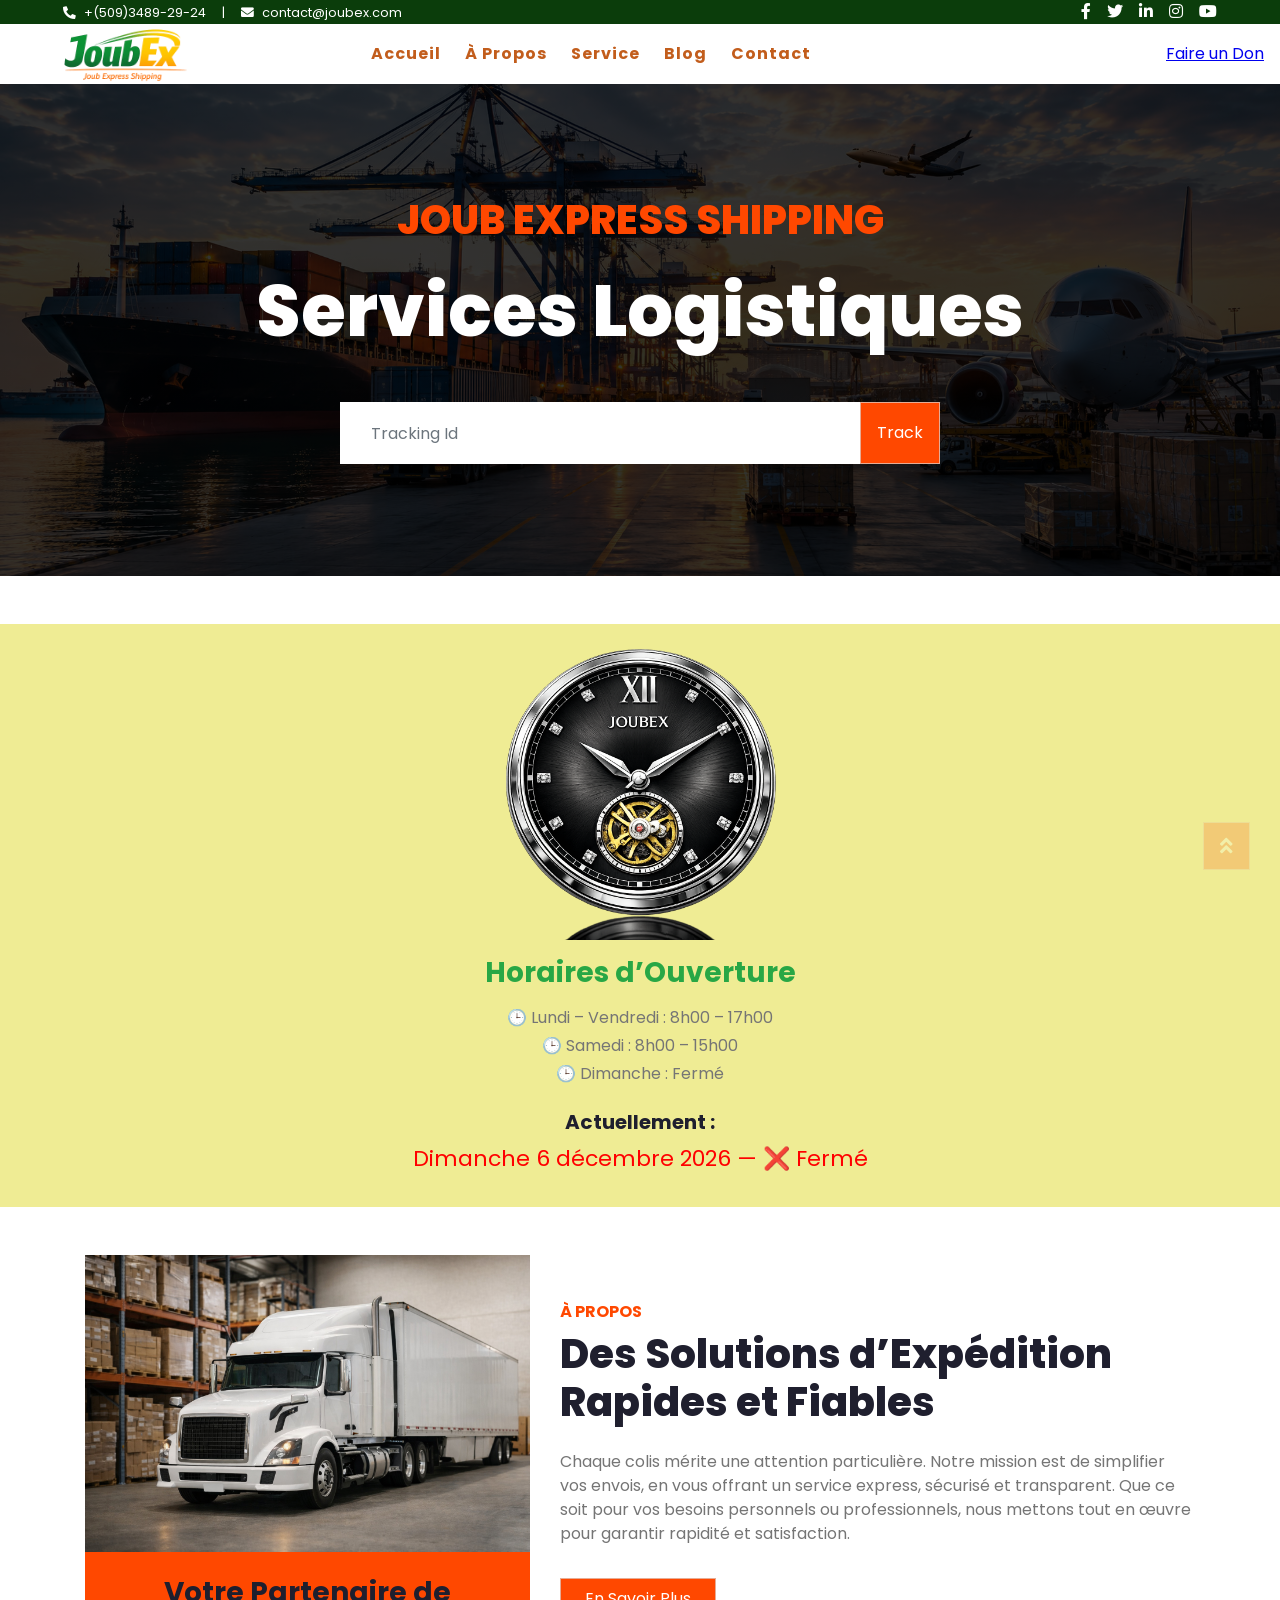
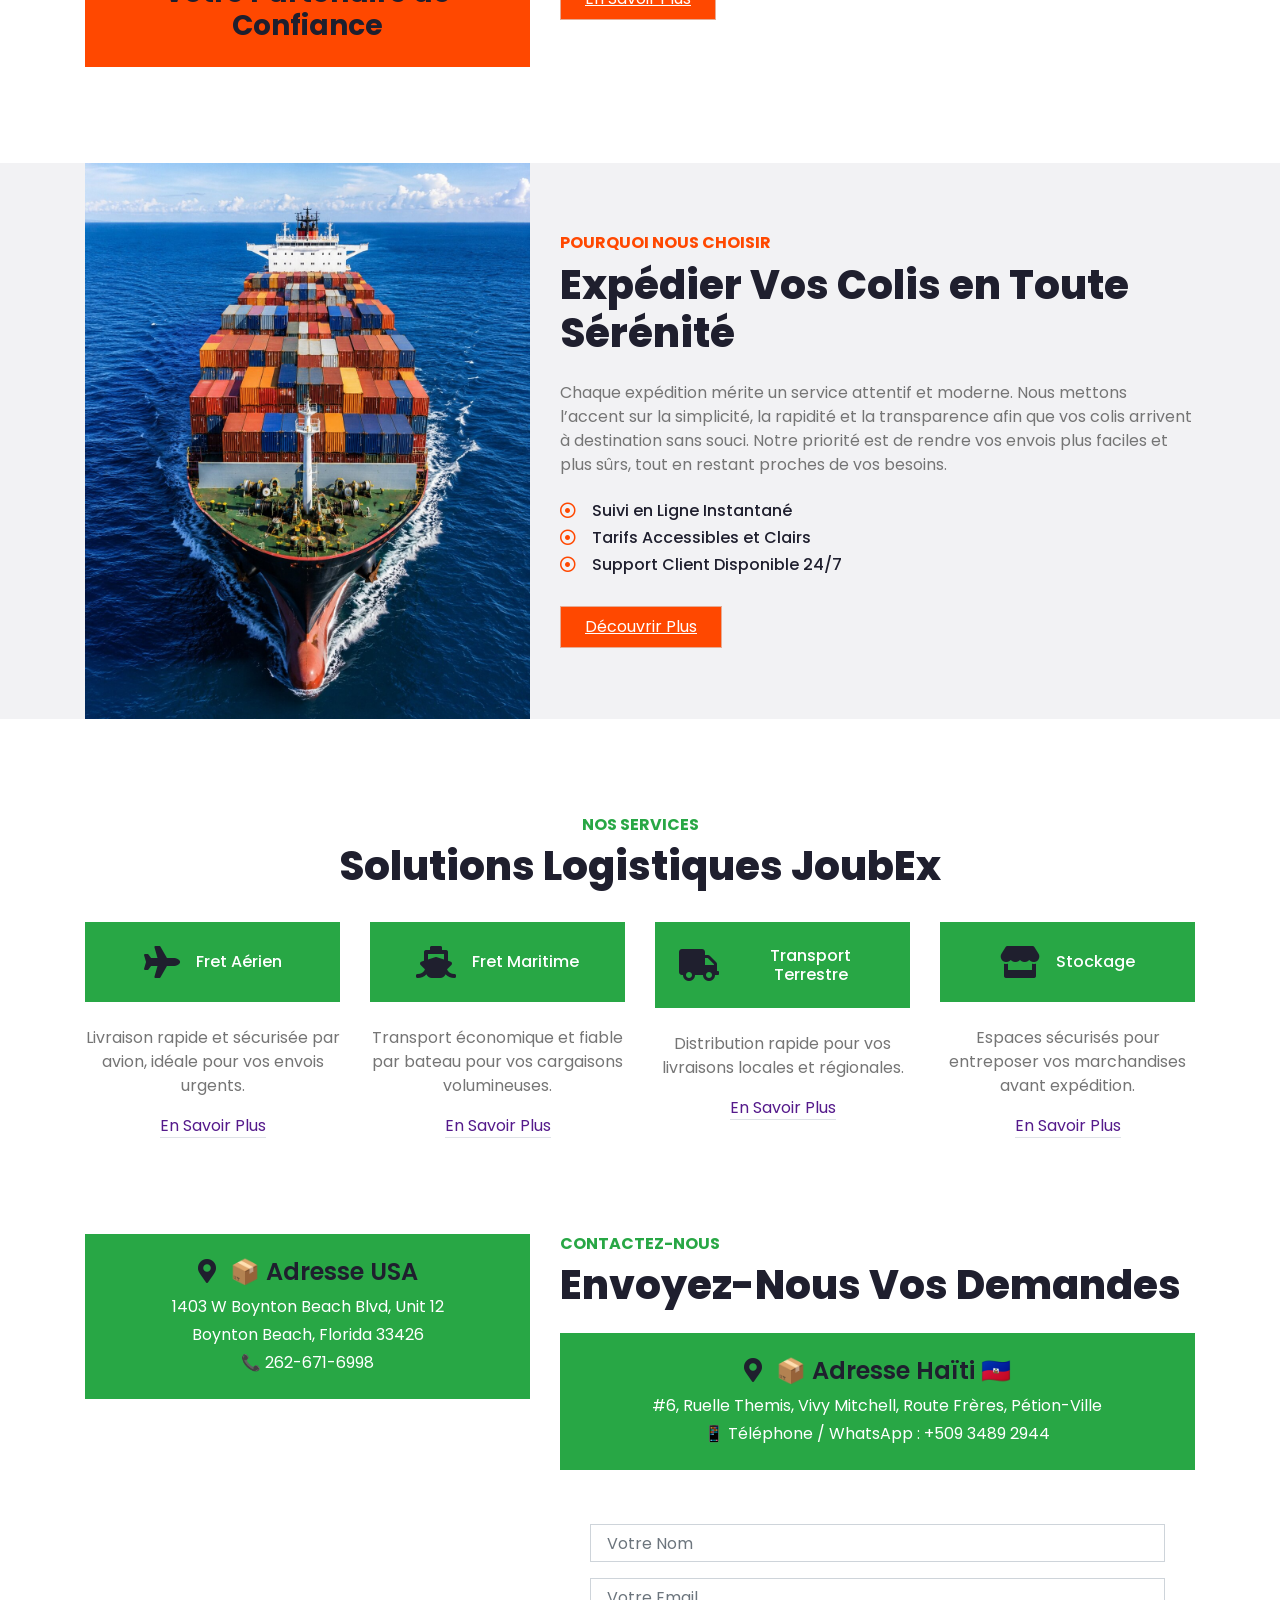
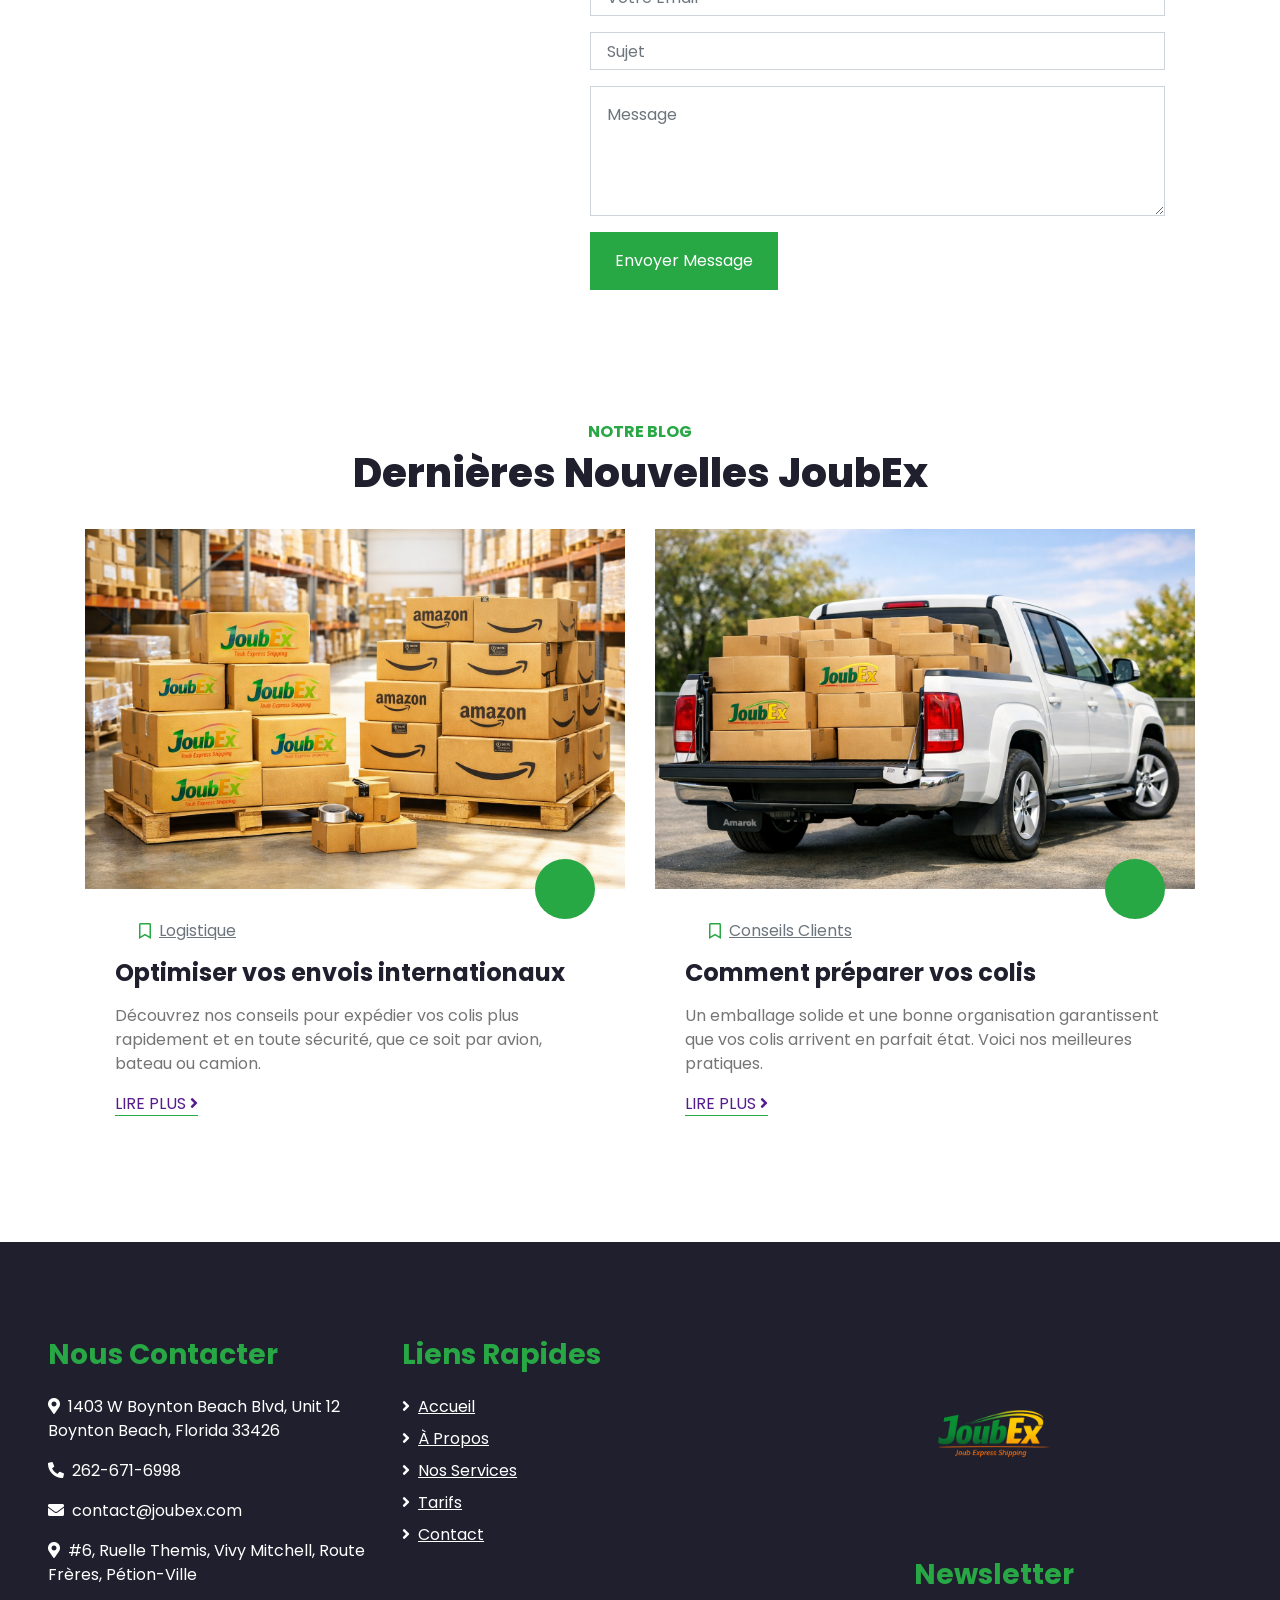
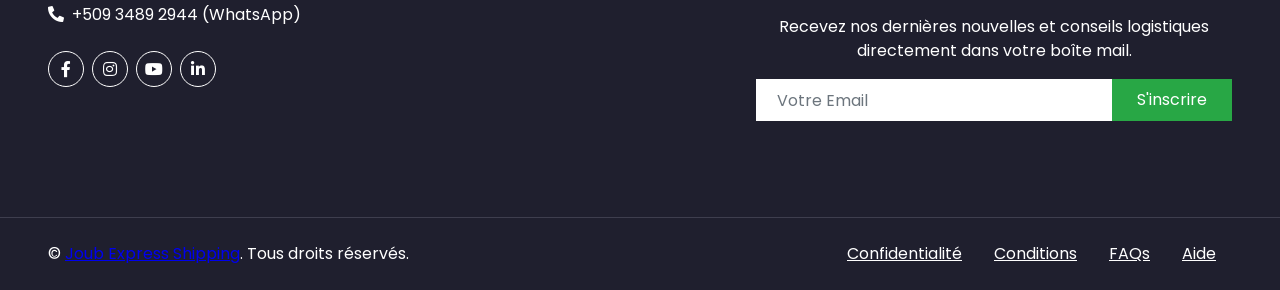
==== commit 80880d91: "update changes" ====
--- a/index.html
+++ b/index.html
@@ -79,7 +79,8 @@
                     <a href="service.html" class="nav-item nav-link">Service</a>
                     <a href="blog.html" class="nav-item nav-link">Blog</a>
                     <a href="contact.html" class="nav-item nav-link">Contact</a>
-                </div><a href="donate.html">Faire un Don</a>
+                </div>
+                <a href="donate.html">Faire un Don</a>
              </div>
         </nav>
     </div>
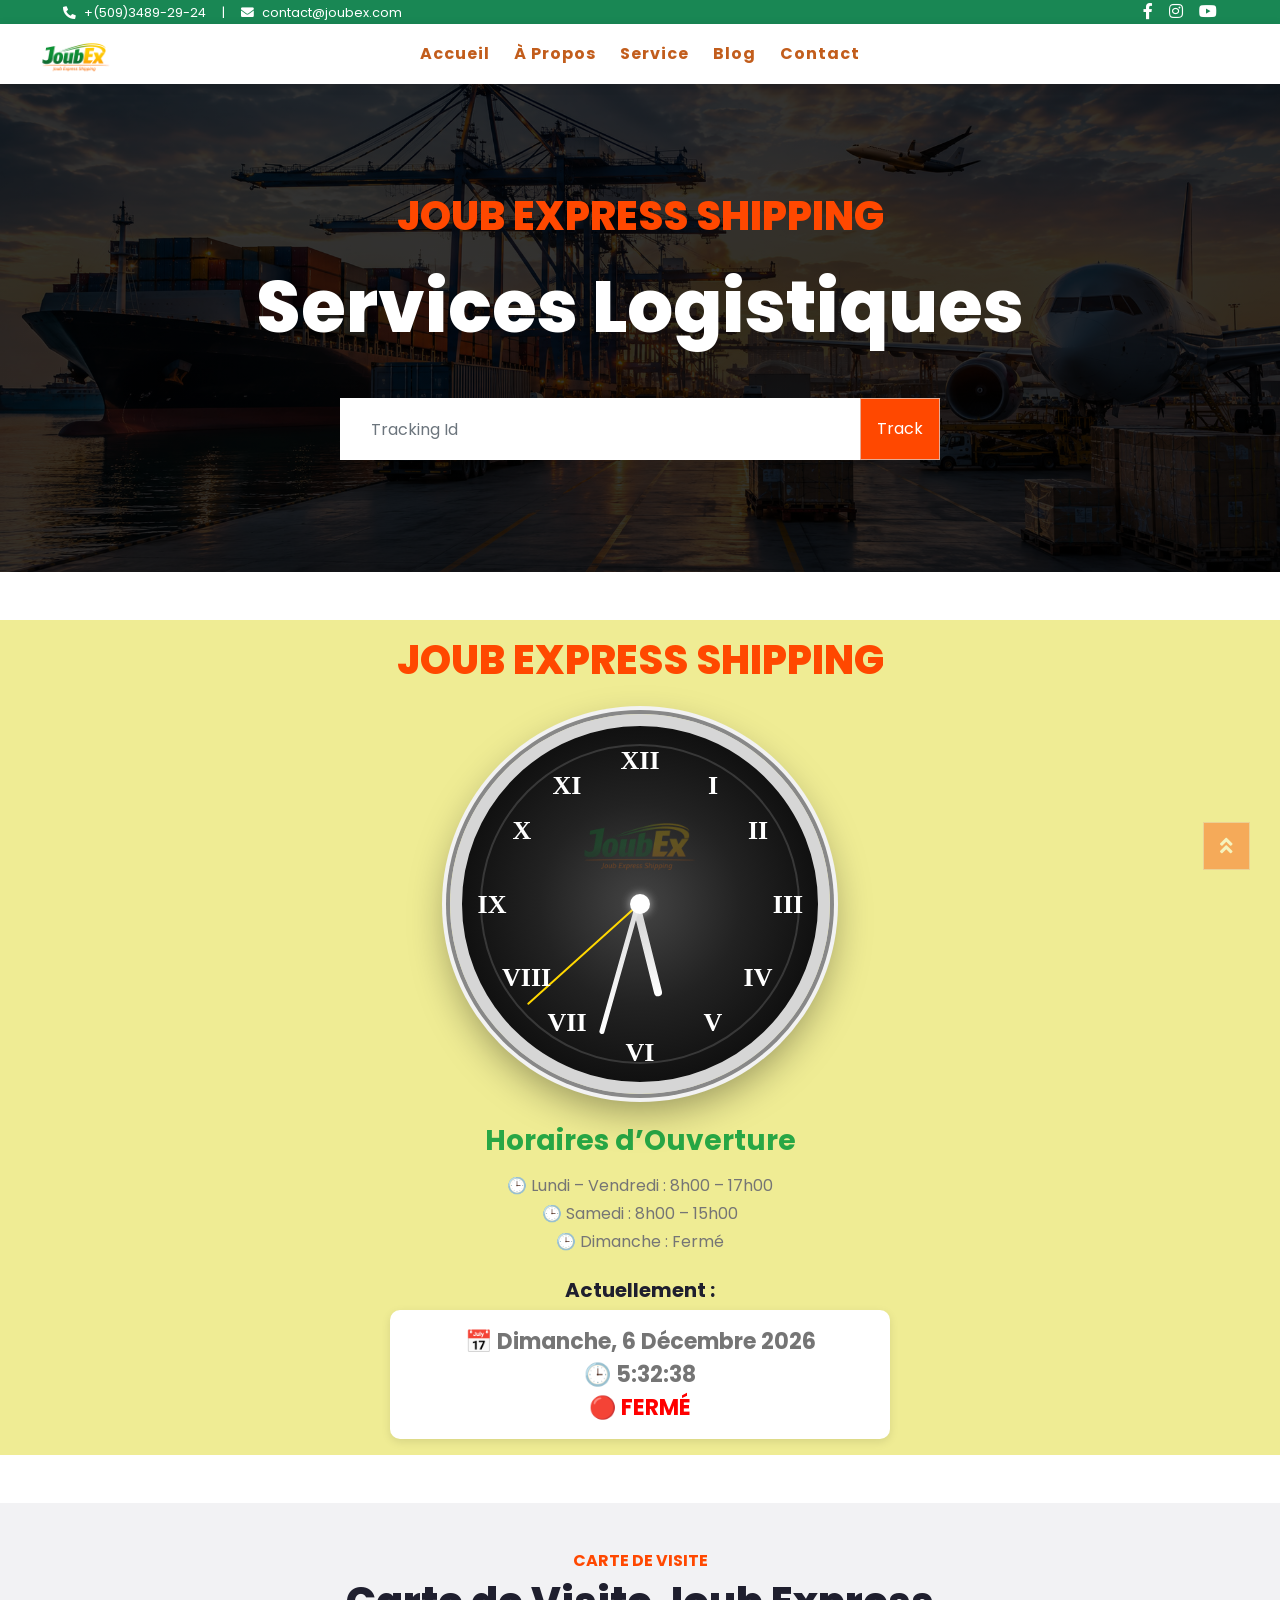
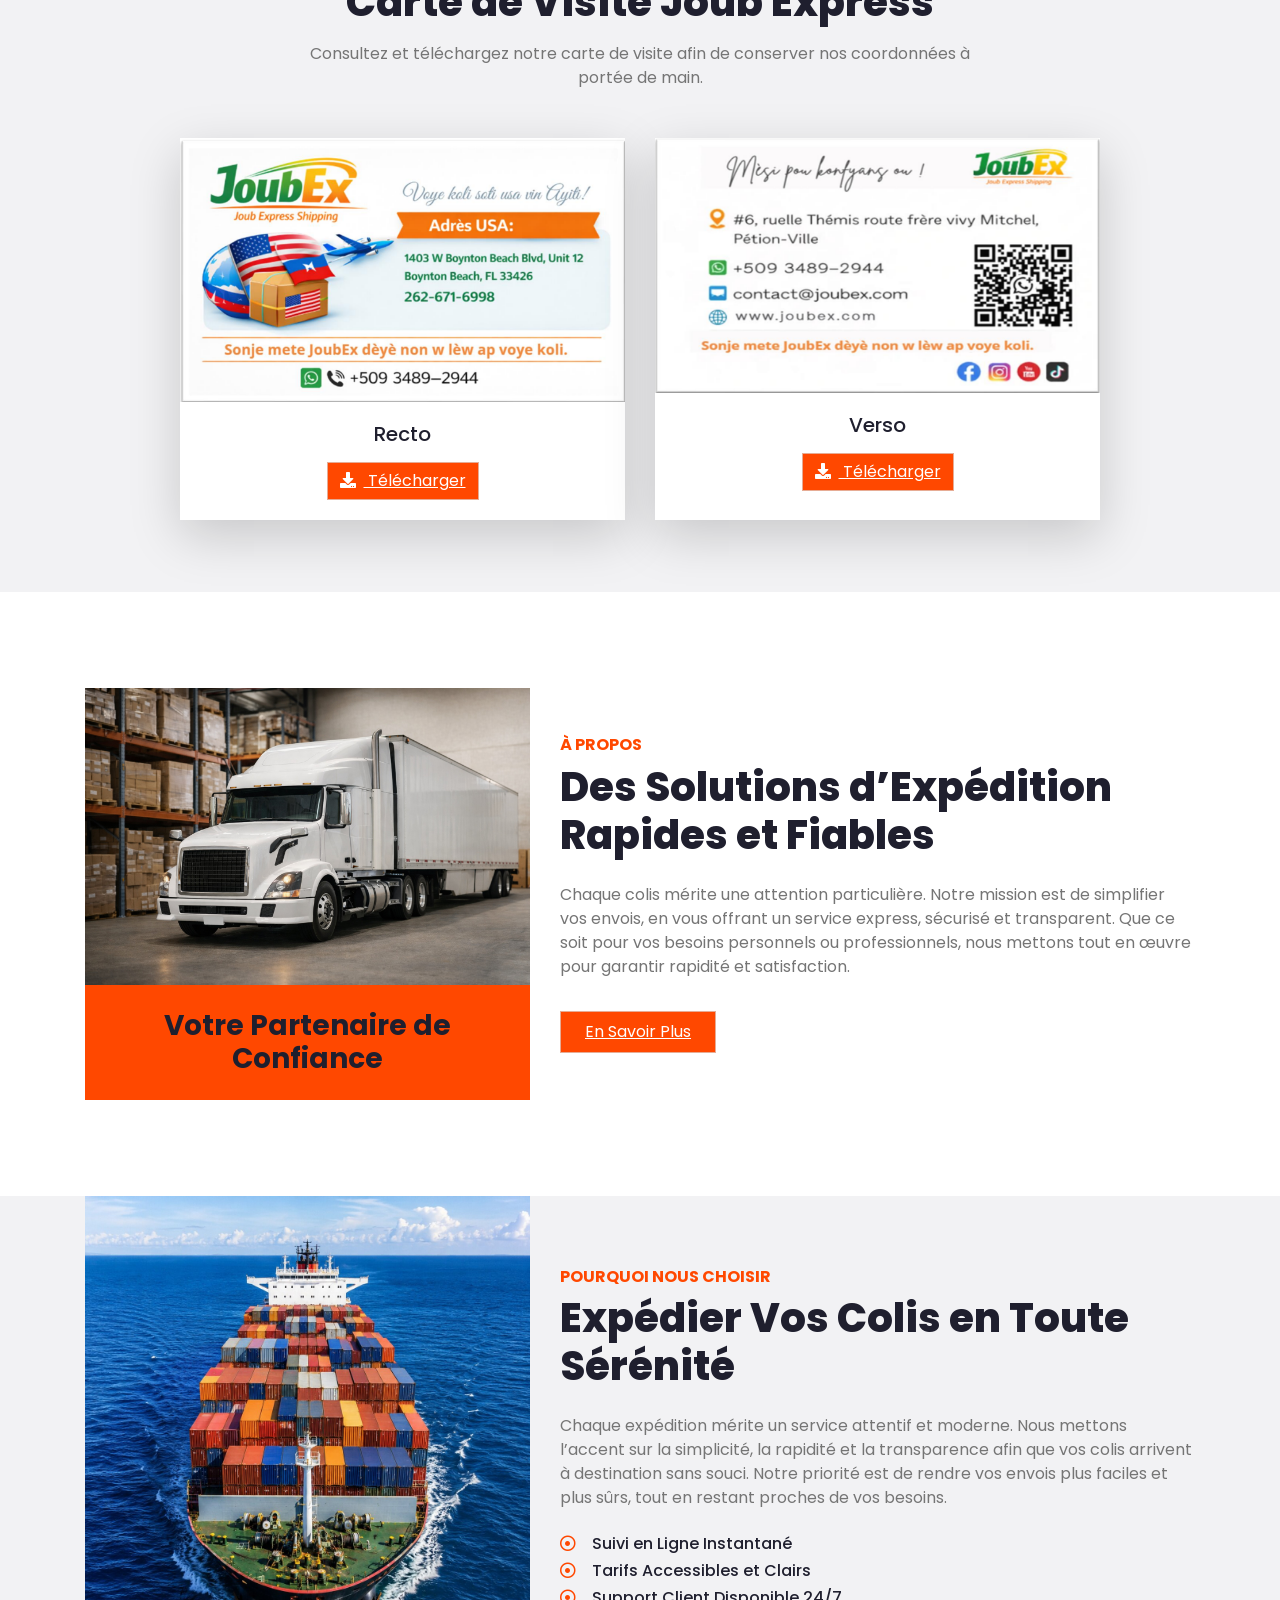
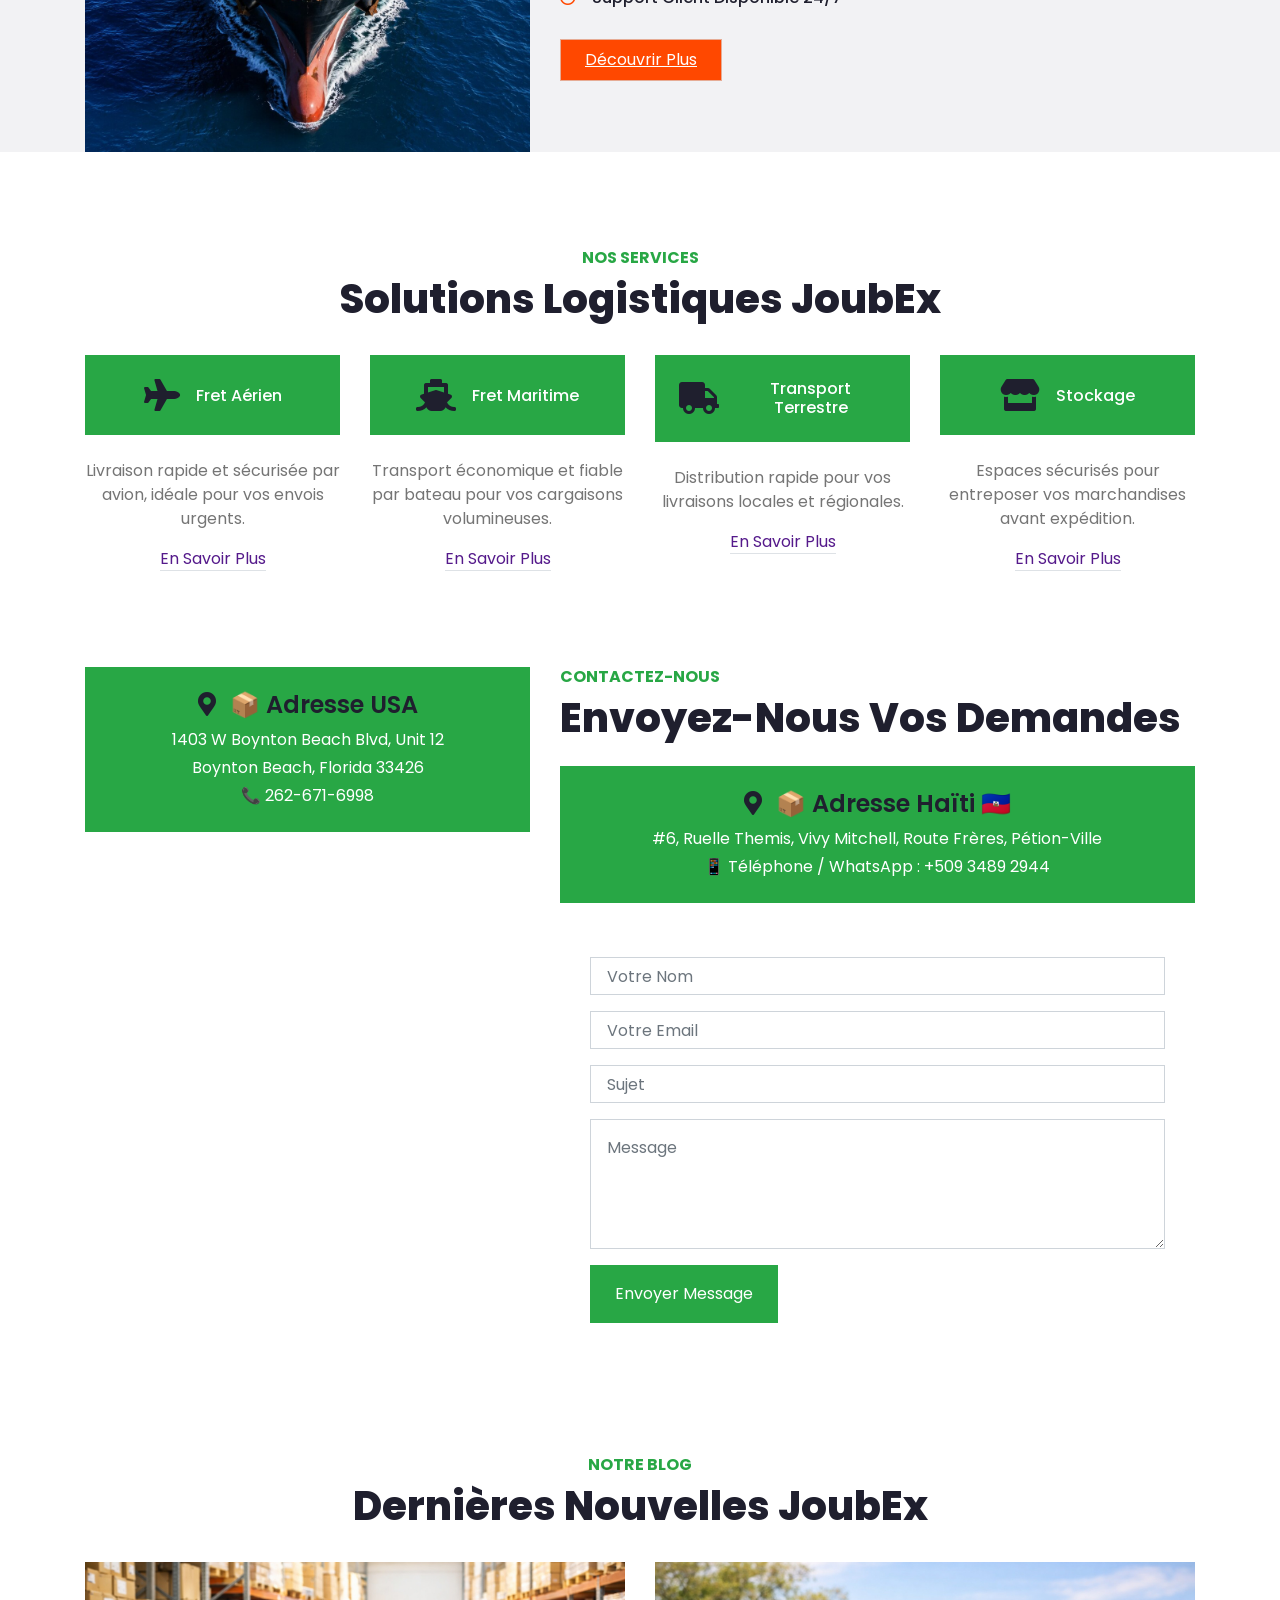
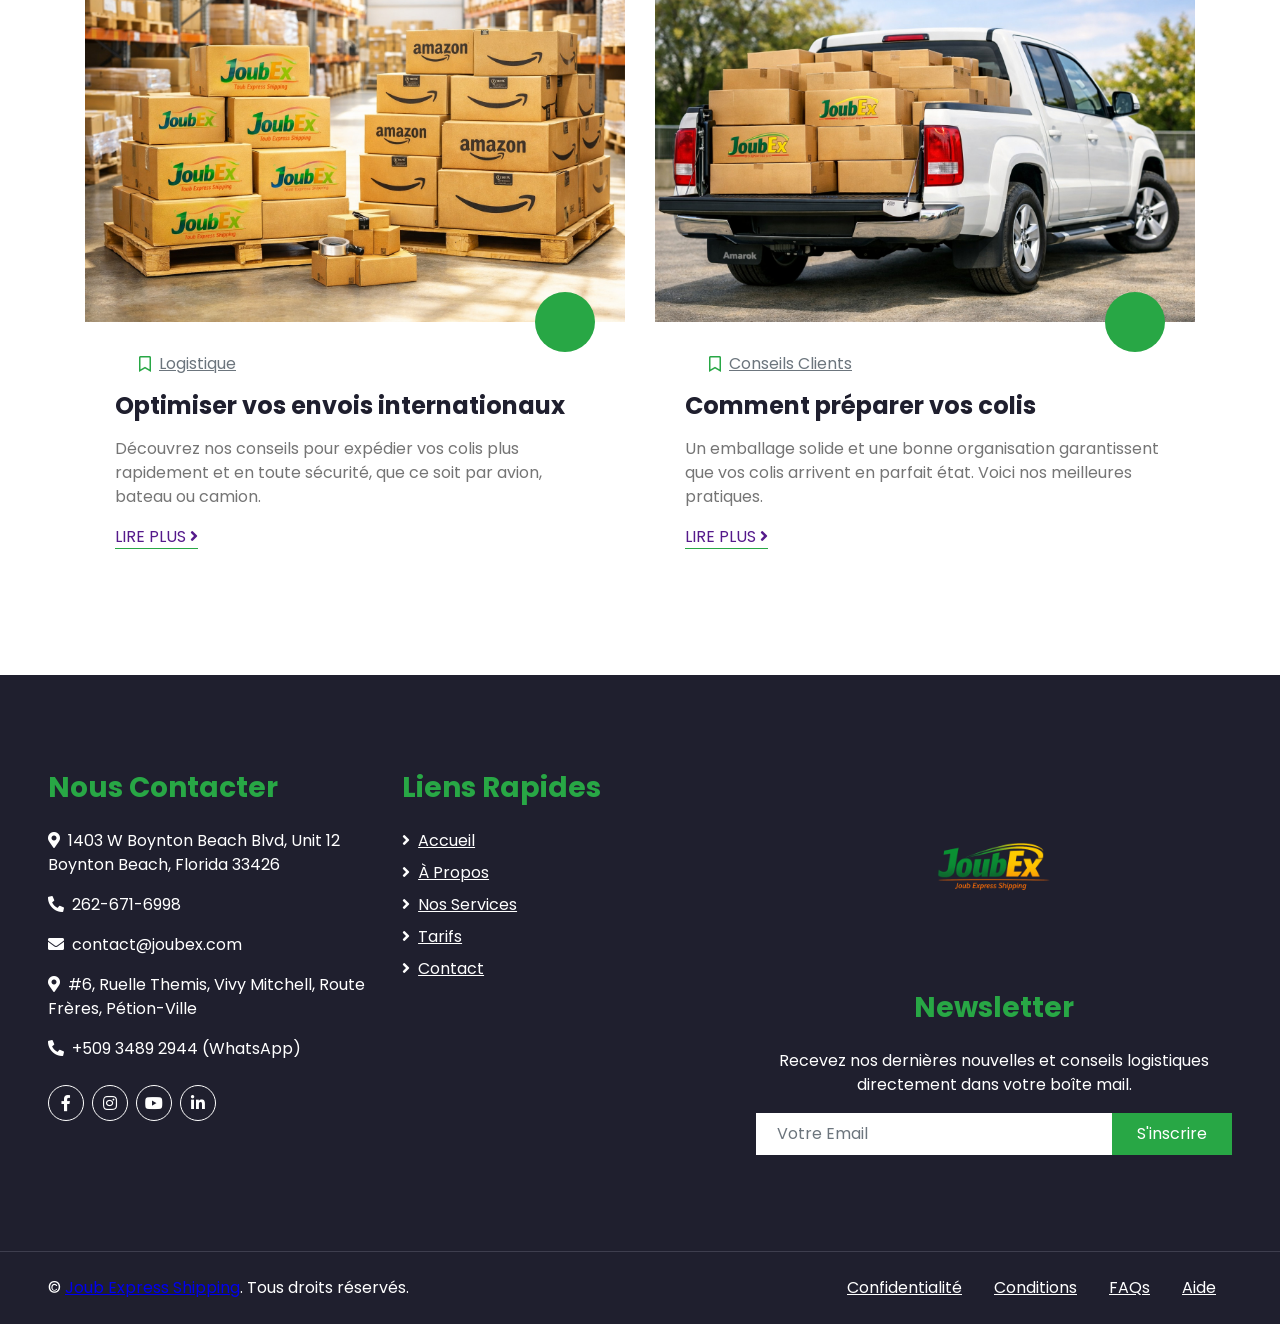
==== commit 294b1833: "update changes2" ====
--- a/index.html
+++ b/index.html
@@ -30,7 +30,8 @@
 
 <body>
     <!-- Topbar Start -->
-    <div class="container-fluid bg-dark topbar-green">
+     <div class="fixed-header">
+    <div class="container-fluid topbar-green" style="background-color:#198754;">
         <div class="row py px-lg-5">
             <div class="col-lg-6 text-center text-lg-left mb-2 mb-lg-0">
                 <div class="d-inline-flex align-items-center text-white">
@@ -41,19 +42,19 @@
             </div>
             <div class="col-lg-6 text-center text-lg-right">
                 <div class="d-inline-flex align-items-center">
-                    <a class="text-white px-2" href="">
+                    <a class="text-white px-2" href="https://www.facebook.com/share/1CxmJmTb41/?mibextid=wwXIfr">
                         <i class="fab fa-facebook-f"></i>
                     </a>
-                    <a class="text-white px-2" href="">
+                    <!-- <a class="text-white px-2" href="">
                         <i class="fab fa-twitter"></i>
                     </a>
                     <a class="text-white px-2" href="">
                         <i class="fab fa-linkedin-in"></i>
-                    </a>
-                    <a class="text-white px-2" href="">
+                    </a> -->
+                    <a class="text-white px-2" href="https://www.instagram.com/joubex1?igsh=MXU3bWdrYjJiZHRhZA%3D%3D&utm_source=qr">
                         <i class="fab fa-instagram"></i>
                     </a>
-                    <a class="text-white pl-2" href="">
+                    <a class="text-white pl-2" href="https://youtube.com/@joubexpressshipping?si=jOfGeTtGsoMCFtdF">
                         <i class="fab fa-youtube"></i>
                     </a>
                 </div>
@@ -80,9 +81,10 @@
                     <a href="blog.html" class="nav-item nav-link">Blog</a>
                     <a href="contact.html" class="nav-item nav-link">Contact</a>
                 </div>
-                <a href="donate.html">Faire un Don</a>
+                <!-- <a href="donate.html">Faire un Don</a> -->
              </div>
         </nav>
+    </div>
     </div>
     <!-- Navbar End -->
 
@@ -111,26 +113,71 @@
   <div class="row">
     <div class="col-12">
       <div class="text-center">
-        <!-- Image horloge -->
-        <img src="img/horloge.png" alt="Horloge" 
-             class="mb-3" 
-             style="width:300px; height:auto; margin:0 auto;">
+        <h1 class="text-primary mb-4">JOUB EXPRESS SHIPPING</h1>
+        <!-- JOUBEX CLOCK -->
+<div class="joubex-clock">
+    <div class="clock-face">
+
+        <!-- Chif Women -->
         
-        <!-- Horaire -->
-        <h5 class="text-success font-weight-bold mb-3" style="font-size:28px;">
-          Horaires d’Ouverture
-        </h5>
-        <p class="mb-1">🕒 Lundi – Vendredi : 8h00 – 17h00</p>
-        <p class="mb-1">🕒 Samedi : 8h00 – 15h00</p>
-        <p class="mb-0">🕒 Dimanche : Fermé</p>
-
-        <!-- Actuellement -->
-        <h5 class="mt-4 font-weight-bold">Actuellement :</h5>
-        <p id="currentStatus" style="font-size:22px; font-weight:bold;"></p>
-      </div>
-    </div>
-  </div>
-</div>
+
+        <!-- Logo -->
+        <div class="brand">
+    <img src="img/joubex.png" alt="JOUBEX Logo">
+</div>
+        
+
+        <!-- Zegwi yo -->
+        <div class="hand hour" id="hour-hand"></div>
+        <div class="hand minute" id="minute-hand"></div>
+        <div class="hand second" id="second-hand"></div>
+
+        <!-- Sant mont lan -->
+        <div class="center-dot"></div>
+        <div class="num num1">I</div>
+<div class="num num2">II</div>
+<div class="num num3">III</div>
+<div class="num num4">IV</div>
+<div class="num num5">V</div>
+<div class="num num6">VI</div>
+<div class="num num7">VII</div>
+<div class="num num8">VIII</div>
+<div class="num num9">IX</div>
+<div class="num num10">X</div>
+<div class="num num11">XI</div>
+<div class="num num12">XII</div>
+
+    </div>
+</div>
+
+<script>
+function updateClock() {
+
+    const now = new Date();
+
+    const seconds = now.getSeconds();
+    const minutes = now.getMinutes();
+    const hours = now.getHours();
+
+    const secondDeg = seconds * 6;
+    const minuteDeg = (minutes * 6) + (seconds * 0.1);
+    const hourDeg = ((hours % 12) * 30) + (minutes * 0.5);
+
+    document.getElementById('second-hand').style.transform =
+        `translateX(-50%) rotate(${secondDeg}deg)`;
+
+    document.getElementById('minute-hand').style.transform =
+        `translateX(-50%) rotate(${minuteDeg}deg)`;
+
+    document.getElementById('hour-hand').style.transform =
+        `translateX(-50%) rotate(${hourDeg}deg)`;
+}
+
+updateClock();
+setInterval(updateClock, 1000);
+</script>
+
+
 
 <script>
   function checkCurrentStatus() {
@@ -170,9 +217,152 @@
   checkCurrentStatus();
   setInterval(checkCurrentStatus, 60000); // rafraîchir chaque minute
 </script>
-
-
-
+        
+        <!-- Horaire -->
+        <h5 class="text-success font-weight-bold mb-3" style="font-size:28px;">
+          Horaires d’Ouverture
+        </h5>
+        <p class="mb-1">🕒 Lundi – Vendredi : 8h00 – 17h00</p>
+        <p class="mb-1">🕒 Samedi : 8h00 – 15h00</p>
+        <p class="mb-0">🕒 Dimanche : Fermé</p>
+
+        <!-- Actuellement -->
+        <h5 class="mt-4 font-weight-bold">Actuellement :</h5>
+
+<div id="currentInfo"
+     style="
+        font-size:22px;
+        font-weight:bold;
+        background:#fff;
+        padding:15px;
+        border-radius:10px;
+        max-width:500px;
+        margin:0 auto;
+        box-shadow:0 3px 10px rgba(0,0,0,.1);
+     ">
+</div>
+<script>
+function updateBusinessStatus() {
+
+    const now = new Date();
+
+    const days = [
+        "Dimanche",
+        "Lundi",
+        "Mardi",
+        "Mercredi",
+        "Jeudi",
+        "Vendredi",
+        "Samedi"
+    ];
+
+    const months = [
+        "Janvier","Février","Mars","Avril","Mai","Juin",
+        "Juillet","Août","Septembre","Octobre","Novembre","Décembre"
+    ];
+
+    const dayName = days[now.getDay()];
+    const day = now.getDate();
+    const month = months[now.getMonth()];
+    const year = now.getFullYear();
+
+    const hours = now.getHours();
+    const minutes = String(now.getMinutes()).padStart(2,'0');
+    const seconds = String(now.getSeconds()).padStart(2,'0');
+
+    let ouvert = false;
+
+    if(now.getDay() >= 1 && now.getDay() <= 5){
+        ouvert = hours >= 8 && hours < 17;
+    }
+    else if(now.getDay() === 6){
+        ouvert = hours >= 8 && hours < 15;
+    }
+
+    const statusText = ouvert
+        ? '<span style="color:green;">🟢 OUVERT</span>'
+        : '<span style="color:red;">🔴 FERMÉ</span>';
+
+    document.getElementById("currentInfo").innerHTML = `
+        📅 ${dayName}, ${day} ${month} ${year}<br>
+        🕒 ${hours}:${minutes}:${seconds}<br>
+        ${statusText}
+    `;
+}
+
+updateBusinessStatus();
+setInterval(updateBusinessStatus,1000);
+</script>
+      </div>
+    </div>
+  </div>
+</div>
+
+
+
+
+
+
+
+<!-- Business Card Start -->
+<div class="container-fluid bg-secondary my-5">
+    <div class="container py-5">
+
+        <div class="text-center mx-auto mb-5" style="max-width: 700px;">
+            <h6 class="text-primary text-uppercase font-weight-bold">Carte de Visite</h6>
+            <h1 class="mb-3">Carte de Visite Joub Express</h1>
+            <p>
+                Consultez et téléchargez notre carte de visite afin de conserver nos coordonnées à portée de main.
+            </p>
+        </div>
+
+        <div class="row justify-content-center">
+
+            <!-- Recto -->
+            <div class="col-lg-5 col-md-6 mb-4">
+                <div class="card border-0 shadow-lg h-100">
+                    <img src="img/carte1.png"
+                         class="img-fluid"
+                         alt="Carte de Visite Joub Express - Recto">
+
+                    <div class="card-body text-center">
+                        <h5>Recto</h5>
+
+                        <a href="img/carte1.png"
+                           download="JoubExpress-Carte-Recto.png"
+                           class="btn btn-primary mt-2">
+                            <i class="fa fa-download mr-2"></i>
+                            Télécharger
+                        </a>
+                    </div>
+                </div>
+            </div>
+
+            <!-- Verso -->
+            <div class="col-lg-5 col-md-6 mb-4">
+                <div class="card border-0 shadow-lg h-100">
+                    <img src="img/carte2 (2).png"
+                         class="img-fluid"
+                         alt="Carte de Visite Joub Express - Verso">
+
+                    <div class="card-body text-center">
+                        <h5>Verso</h5>
+
+                        <a href="img/carte2 (2).png"
+                           download="JoubExpress-Carte-Verso.png"
+                           class="btn btn-primary mt-2">
+                            <i class="fa fa-download mr-2"></i>
+                            Télécharger
+                        </a>
+                    </div>
+                </div>
+            </div>
+
+        </div>
+
+    </div>
+</div>
+<!-- Business Card End -->
 
 
 
@@ -180,11 +370,6 @@
 <!-- À Propos Start -->
 <div class="container-fluid py-5">
   <div class="container">
-
-
-
-
-
 
     <!-- Section À Propos en bas -->
     <div class="row align-items-center">
--- a/css/style.css
+++ b/css/style.css
@@ -2178,6 +2178,7 @@
   color: #dc3545;
 }
 
+
 .invalid-tooltip {
   position: absolute;
   top: 100%;
@@ -9618,6 +9619,197 @@
 
 
 
+
+.joubex-clock{
+    display:flex;
+    justify-content:center;
+    margin:30px auto;
+}
+
+.clock-face{
+    position:relative;
+    width:380px;
+    height:380px;
+    border-radius:50%;
+
+    background:
+    radial-gradient(circle at center,
+    #444 0%,
+    #222 40%,
+    #111 70%,
+    #000 100%);
+
+    border:12px solid #d6d6d6;
+
+    box-shadow:
+    0 0 0 4px #888,
+    0 0 0 8px #f2f2f2,
+    0 15px 40px rgba(0,0,0,.4);
+
+    overflow:hidden;
+}
+
+.clock-face::before{
+    content:'';
+    position:absolute;
+    inset:18px;
+    border-radius:50%;
+    border:2px solid rgba(255,255,255,.15);
+}
+
+.brand{
+    position:absolute;
+    top:90px;
+    width:100%;
+    text-align:center;
+
+    color:white;
+    font-size:34px;
+    font-weight:bold;
+    letter-spacing:2px;
+    font-family:Georgia, serif;
+
+    text-shadow:0 2px 5px rgba(0,0,0,.5);
+}
+
+.n12{
+    position:absolute;
+    top:18px;
+    width:100%;
+    text-align:center;
+
+    color:#f5f5f5;
+    font-size:60px;
+    font-family:Georgia, serif;
+    font-weight:bold;
+
+    text-shadow:0 2px 8px rgba(255,255,255,.3);
+}
+
+.hand{
+    position:absolute;
+    left:50%;
+    bottom:50%;
+    transform-origin:bottom center;
+    border-radius:20px;
+}
+
+.hour{
+    width:8px;
+    height:95px;
+    margin-left:-4px;
+    background:linear-gradient(#fff,#cfcfcf);
+}
+
+.minute{
+    width:5px;
+    height:135px;
+    margin-left:-2.5px;
+    background:linear-gradient(#fff,#dcdcdc);
+}
+
+.second{
+    width:2px;
+    height:150px;
+    margin-left:-1px;
+    background:#ffd700;
+}
+
+.center-dot{
+    position:absolute;
+    width:20px;
+    height:20px;
+
+    left:50%;
+    top:50%;
+
+    margin-left:-10px;
+    margin-top:-10px;
+
+    border-radius:50%;
+    background:#fff;
+
+    box-shadow:0 0 10px rgba(255,255,255,.6);
+}
+
+.num{
+    position:absolute;
+    color:white;
+    font-size:26px;
+    font-weight:bold;
+    width:40px;
+    text-align:center;
+    font-family:Georgia, serif;
+}
+
+.num12{top:15px; left:50%; transform:translateX(-50%);}
+.num1{top:40px; right:85px;}
+.num2{top:85px; right:40px;}
+.num3{top:50%; right:10px; transform:translateY(-50%);}
+.num4{bottom:85px; right:40px;}
+.num5{bottom:40px; right:85px;}
+.num6{bottom:10px; left:50%; transform:translateX(-50%);}
+.num7{bottom:40px; left:85px;}
+.num8{bottom:85px; left:40px;}
+.num9{top:50%; left:10px; transform:translateY(-50%);}
+.num10{top:85px; left:40px;}
+.num11{top:40px; left:85px;}
+
+
+
+/* .brand{
+    position:absolute;
+    top:10px;
+    left:50%;
+    transform:translateX(-50%);
+    z-index:20;
+} */
+
+.brand{
+    position:absolute;
+    top:35%;
+    left:50%;
+    transform:translate(-50%, -50%);
+    z-index:1;
+    opacity:0.25;
+}
+.brand img{
+    width:200px;
+    height:auto;
+}
+
+.navbar {
+  position: sticky;
+  top: 0;
+  z-index: 9999;
+  background-color: #198754;
+}
+.navbar {
+  position: fixed;
+  top: 0;
+  left: 0;
+  width: 100%;
+  z-index: 9999;
+  background-color: #198754;
+}
+.navbar.scrolled {
+  background-color: #146c43;
+  padding: 5px 20px;
+  transition: 0.3s;
+}
+
+.fixed-header{
+    position:fixed;
+    top:0;
+    left:0;
+    width:100%;
+    z-index:9999;
+}
+
+body {
+  padding-top: 80px; /* oswa 90px selon navbar la */
+}
+
 @media (max-width: 991.98px) {
   .navbar-compact {
     gap: 10px;
@@ -9638,33 +9830,36 @@
   background-repeat: no-repeat;
   background-size: cover;
 }
+.navbar {
+    position: sticky;
+    top: 0;
+    z-index: 9999;
+    background: #fff;
+    box-shadow: 0 2px 10px rgba(0,0,0,.1);
+}
 
 /* JOUBEX Logo Styling */
 .navbar-brand img {
-  max-height: 50px;
+  max-height: 60px;
   width: auto;
   display: block;
 }
 
-@media (max-width: 991.98px) {
-  .navbar-brand img {
-    max-height: 45px;
-  }
-}
-
-/* Override for JOUBEX navbar brand logo */
+/* Desktop */
 .navbar-brand.navbar-brand-logo img {
-  max-height: 220px !important;
+  max-height: 120px !important;
   width: auto !important;
   height: auto !important;
 }
 
+/* Mobile */
 @media (max-width: 991.98px) {
   .navbar-brand.navbar-brand-logo img {
-    max-height: 160px !important;
-  }
-}
-
-.topbar-green {
-  background-color: #0b3d0b !important;
-}
+    max-height: 70px !important;
+  }
+
+  .navbar-toggler {
+    position: relative;
+    z-index: 9999;
+  }
+}
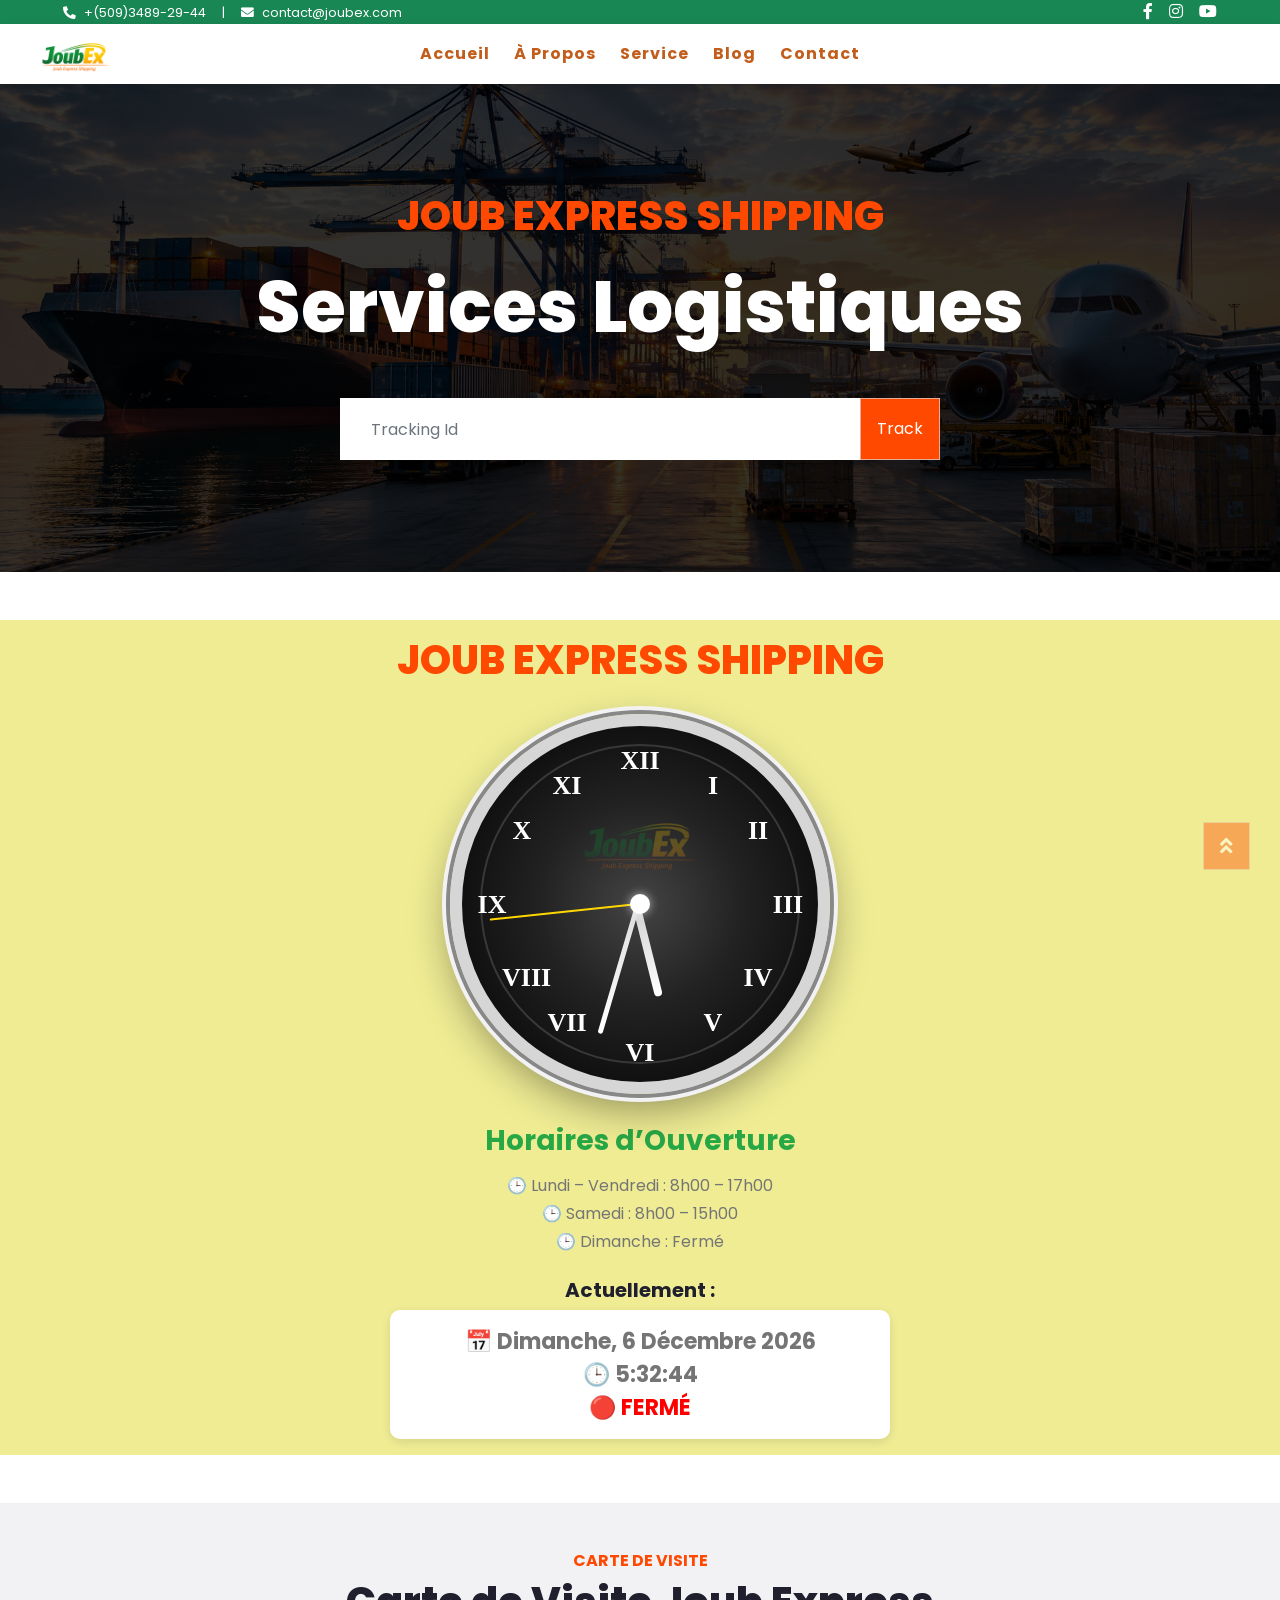
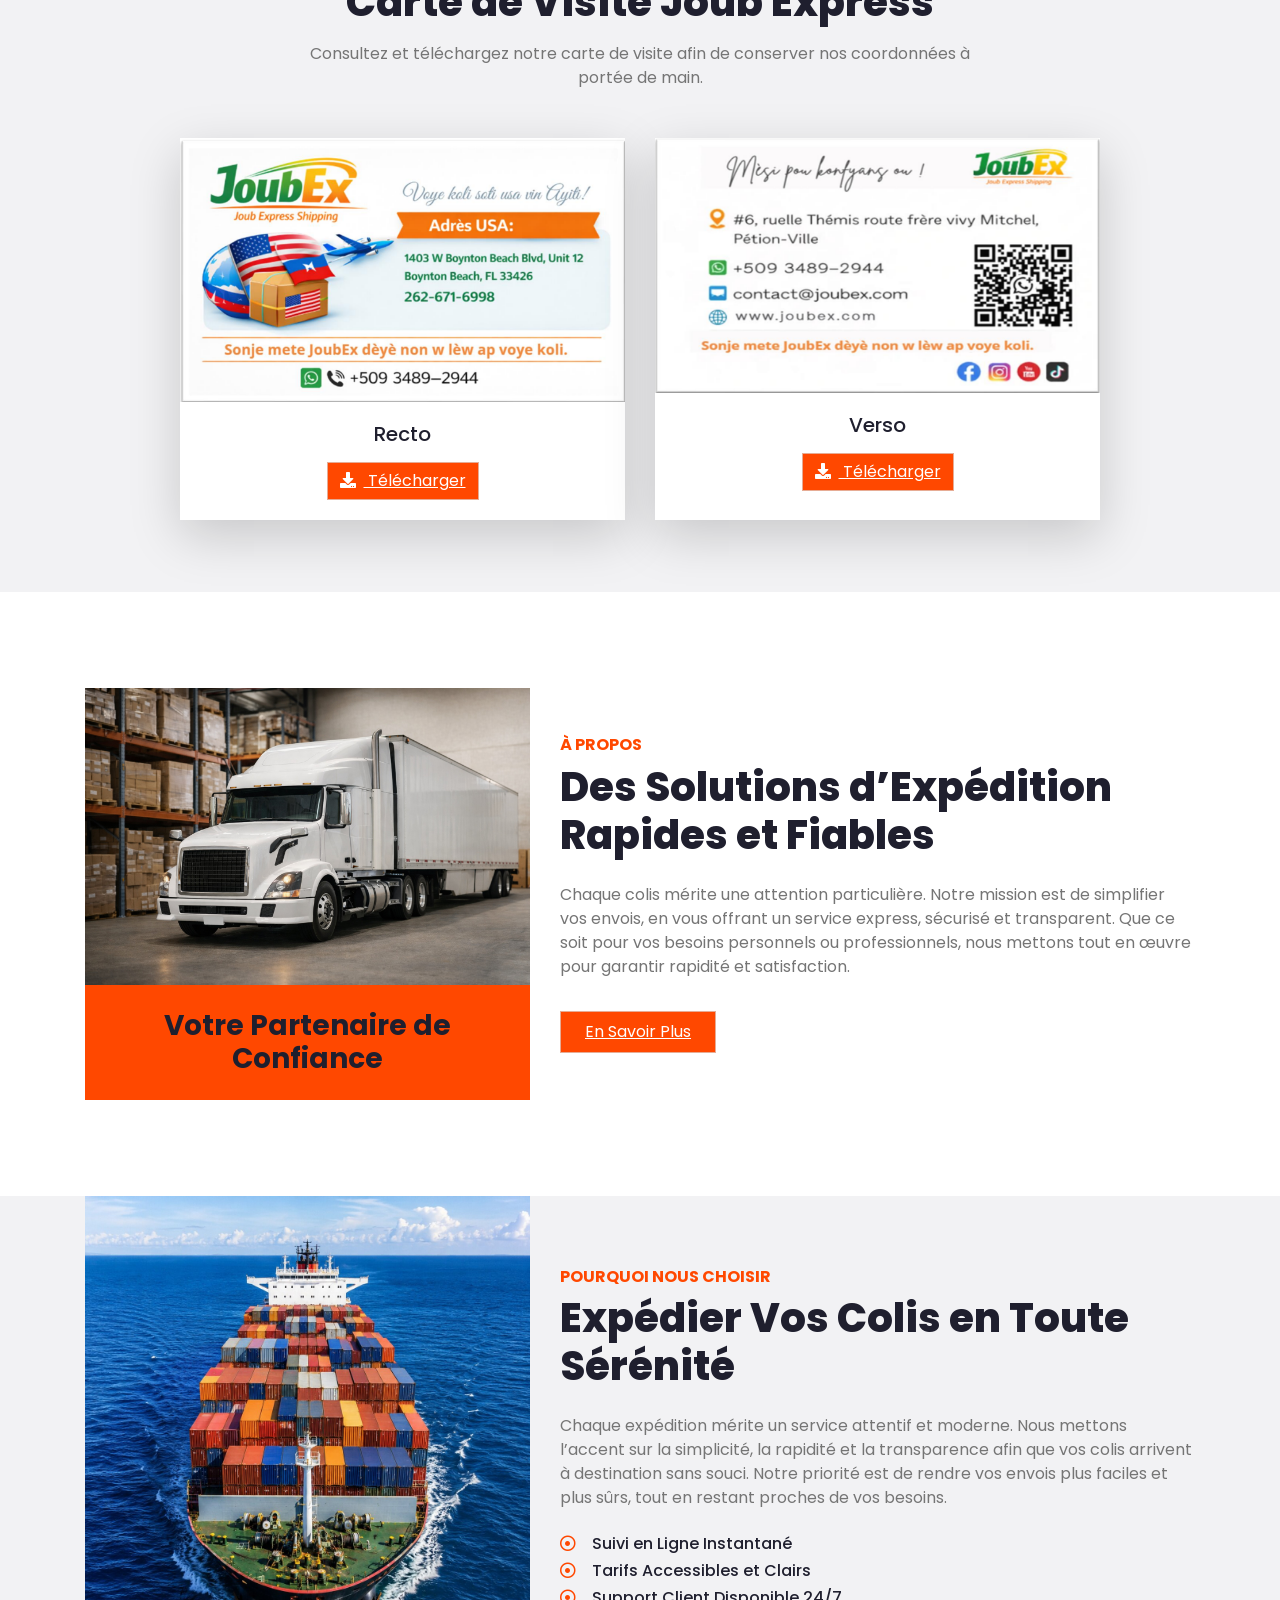
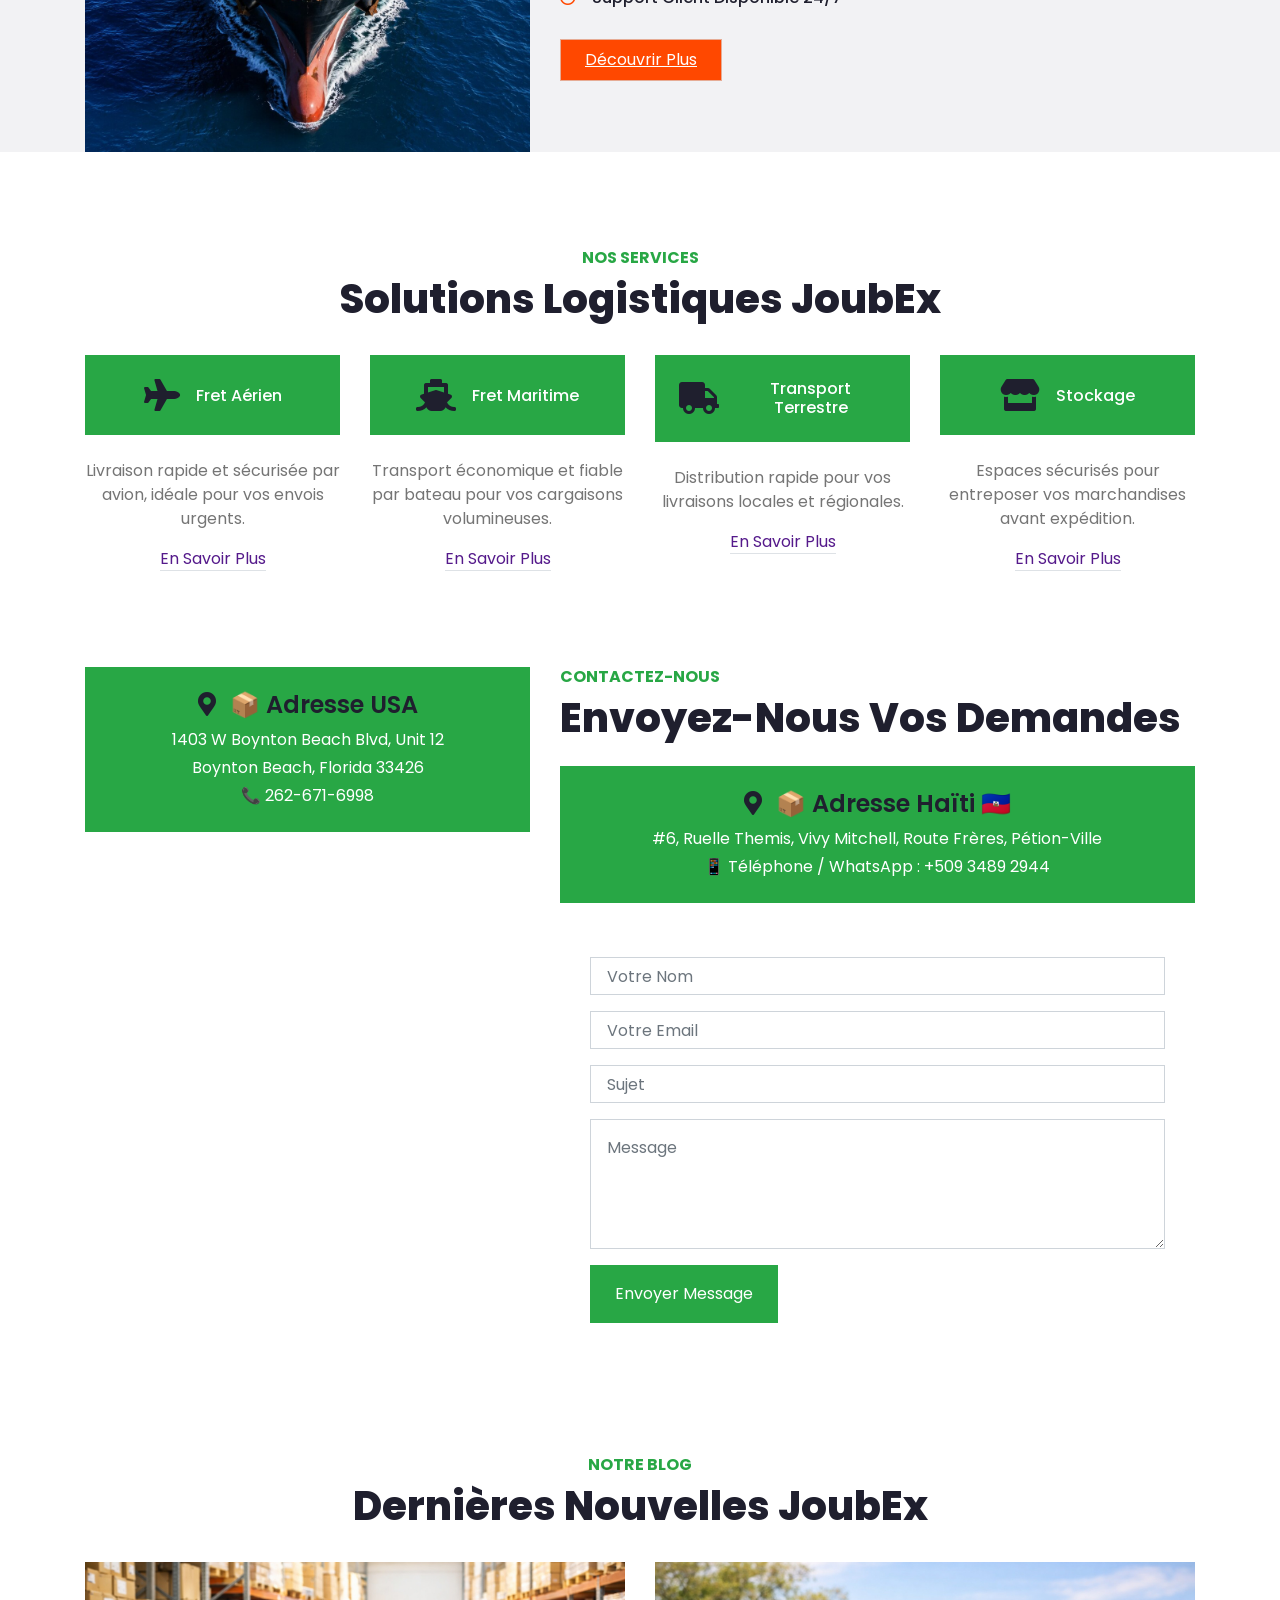
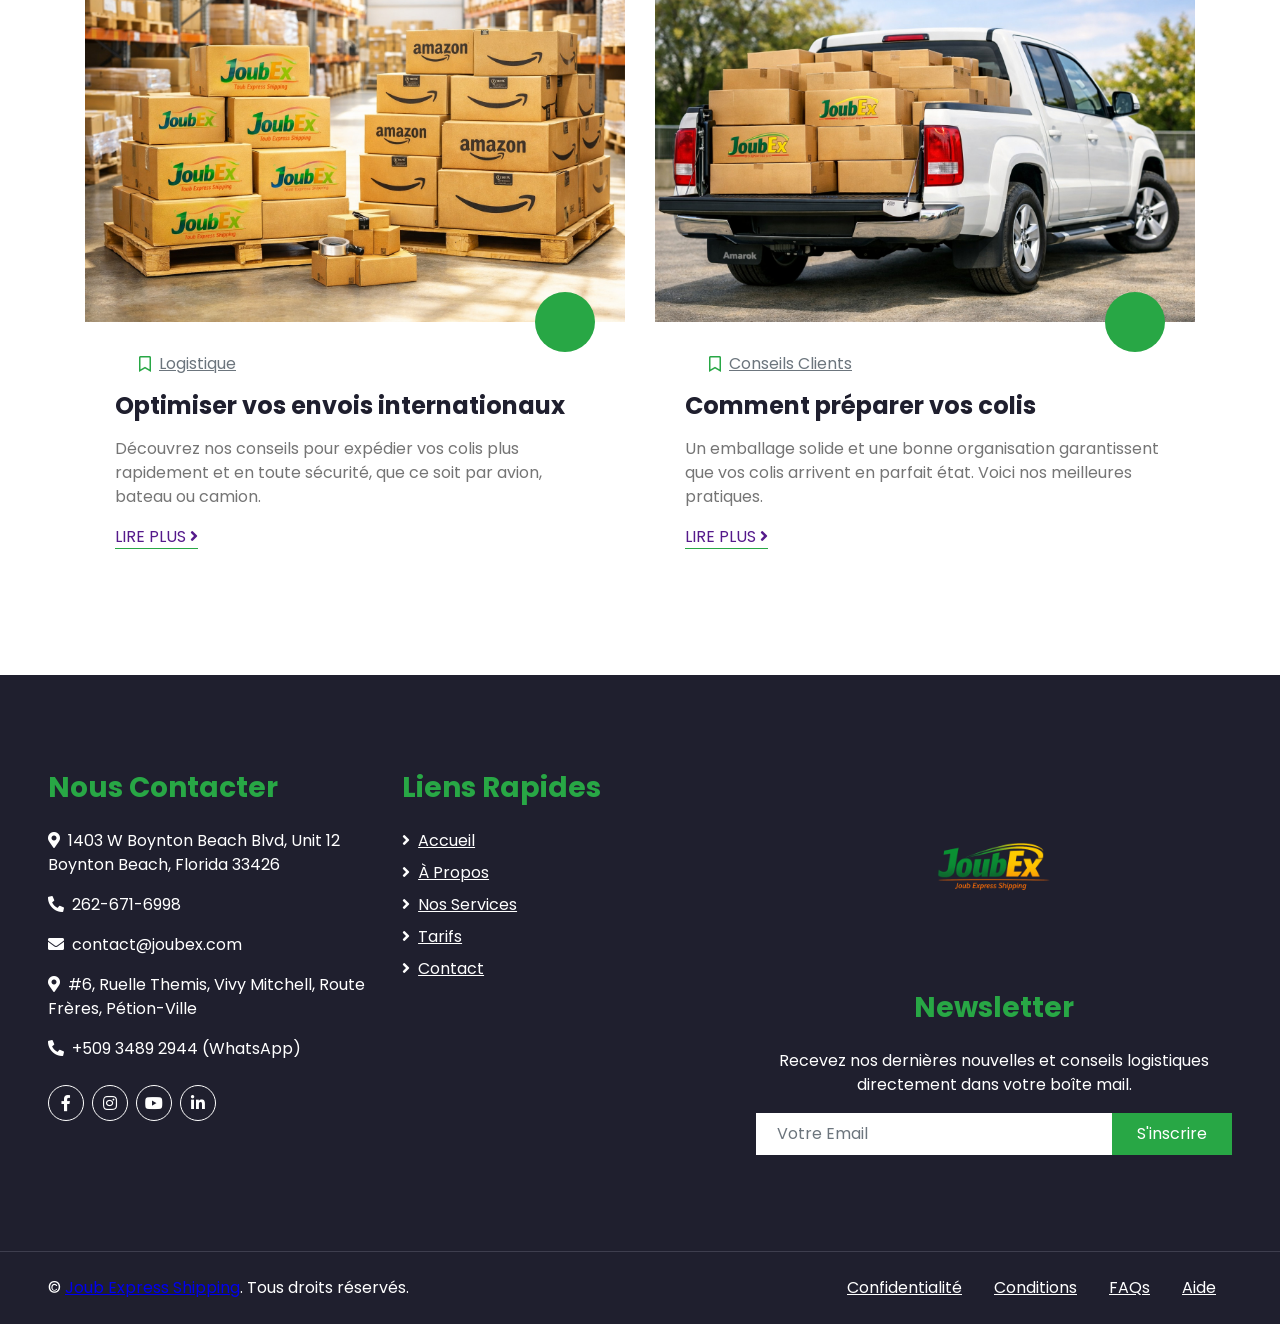
==== commit f7424cb1: "phone correction" ====
--- a/index.html
+++ b/index.html
@@ -35,7 +35,7 @@
         <div class="row py px-lg-5">
             <div class="col-lg-6 text-center text-lg-left mb-2 mb-lg-0">
                 <div class="d-inline-flex align-items-center text-white">
-                    <small><i class="fa fa-phone-alt mr-2"></i>+(509)3489-29-24</small>
+                    <small><i class="fa fa-phone-alt mr-2"></i>+(509)3489-29-44</small>
                     <small class="px-3">|</small>
                     <small><i class="fa fa-envelope mr-2"></i>contact@joubex.com</small>
                 </div>
